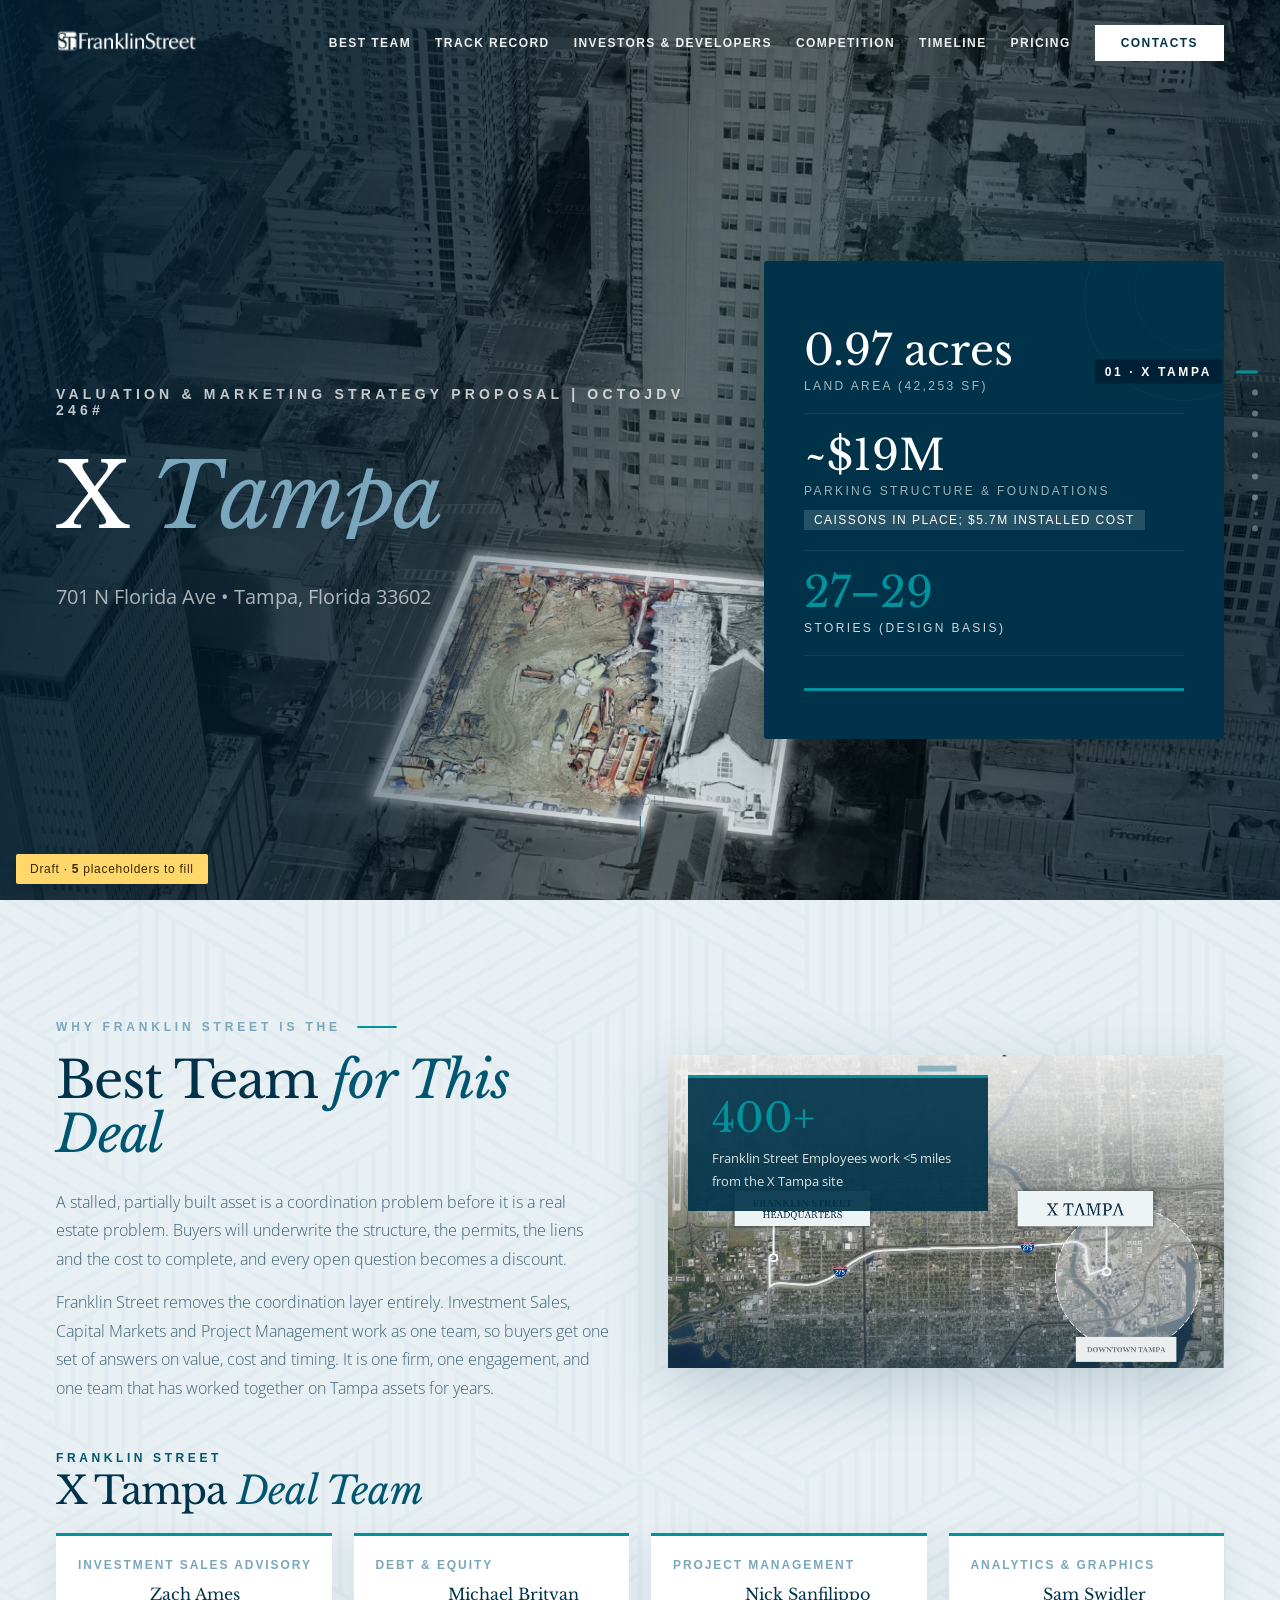
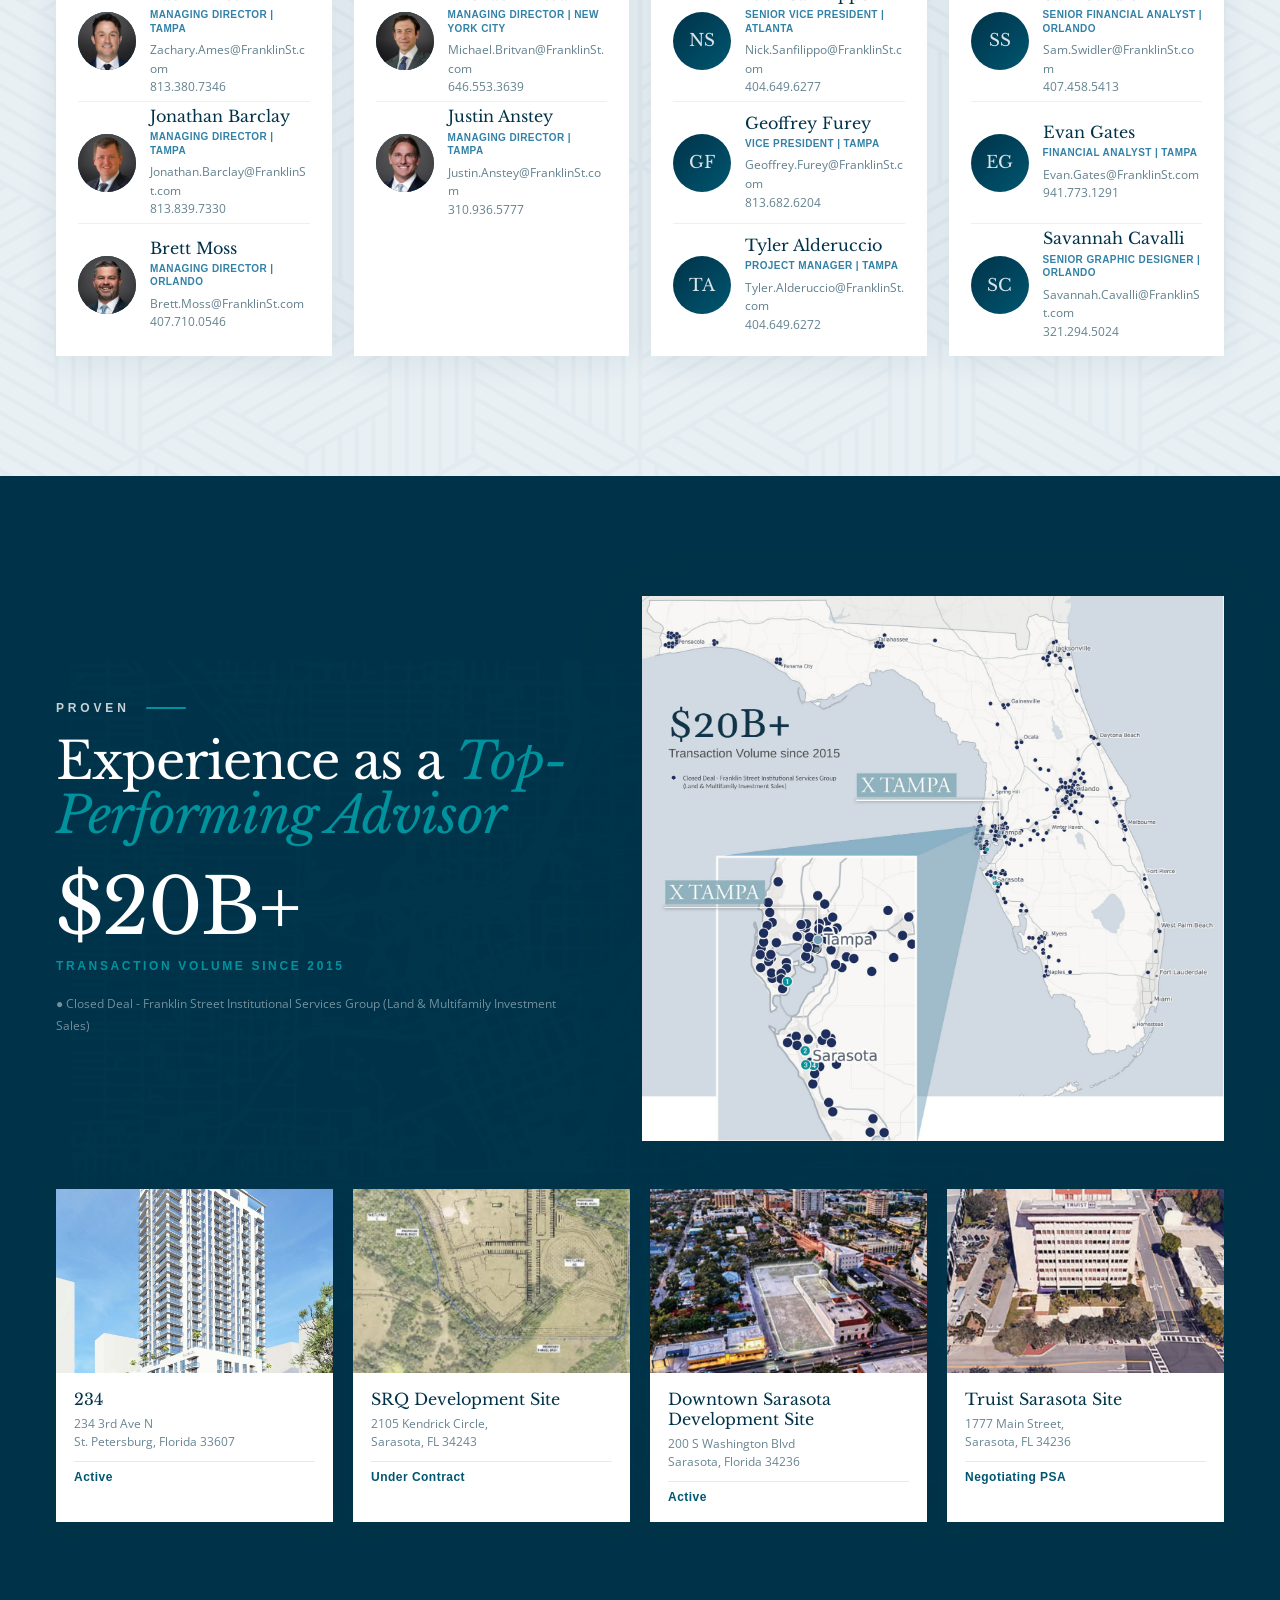
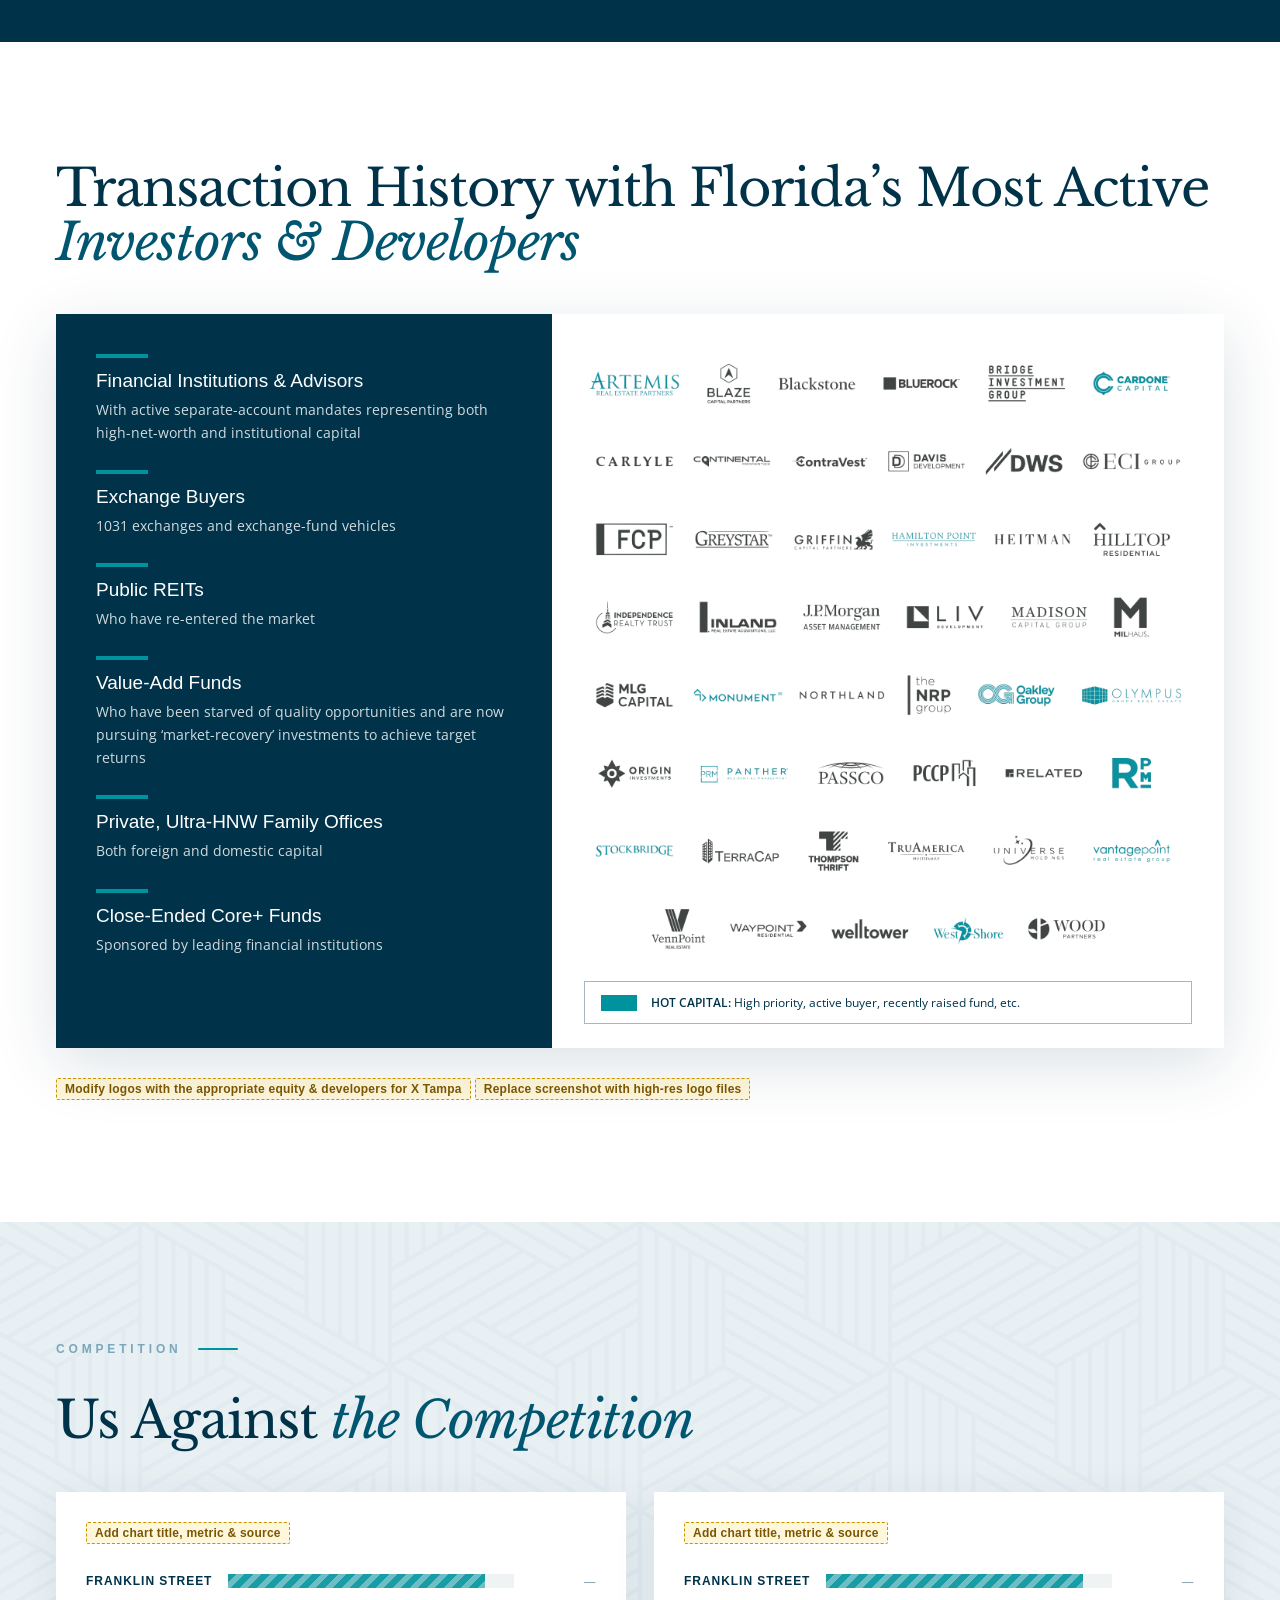
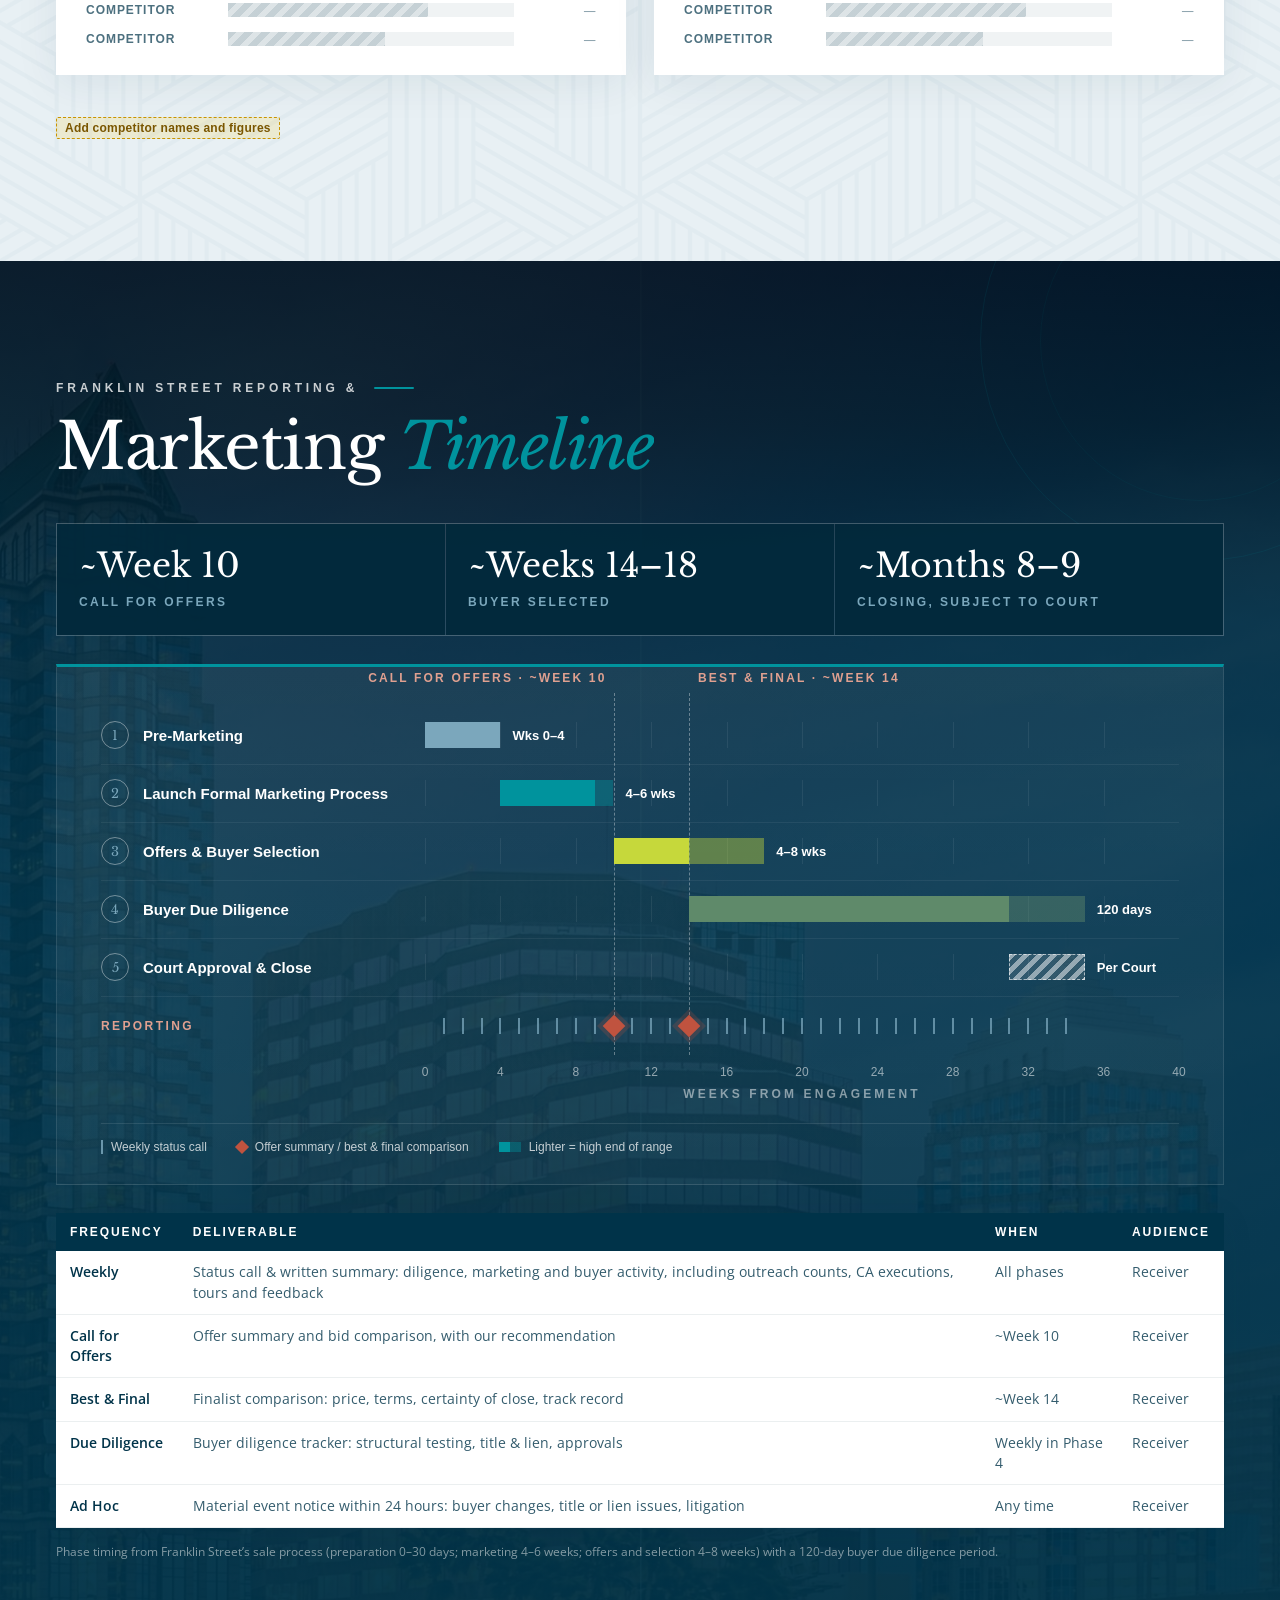
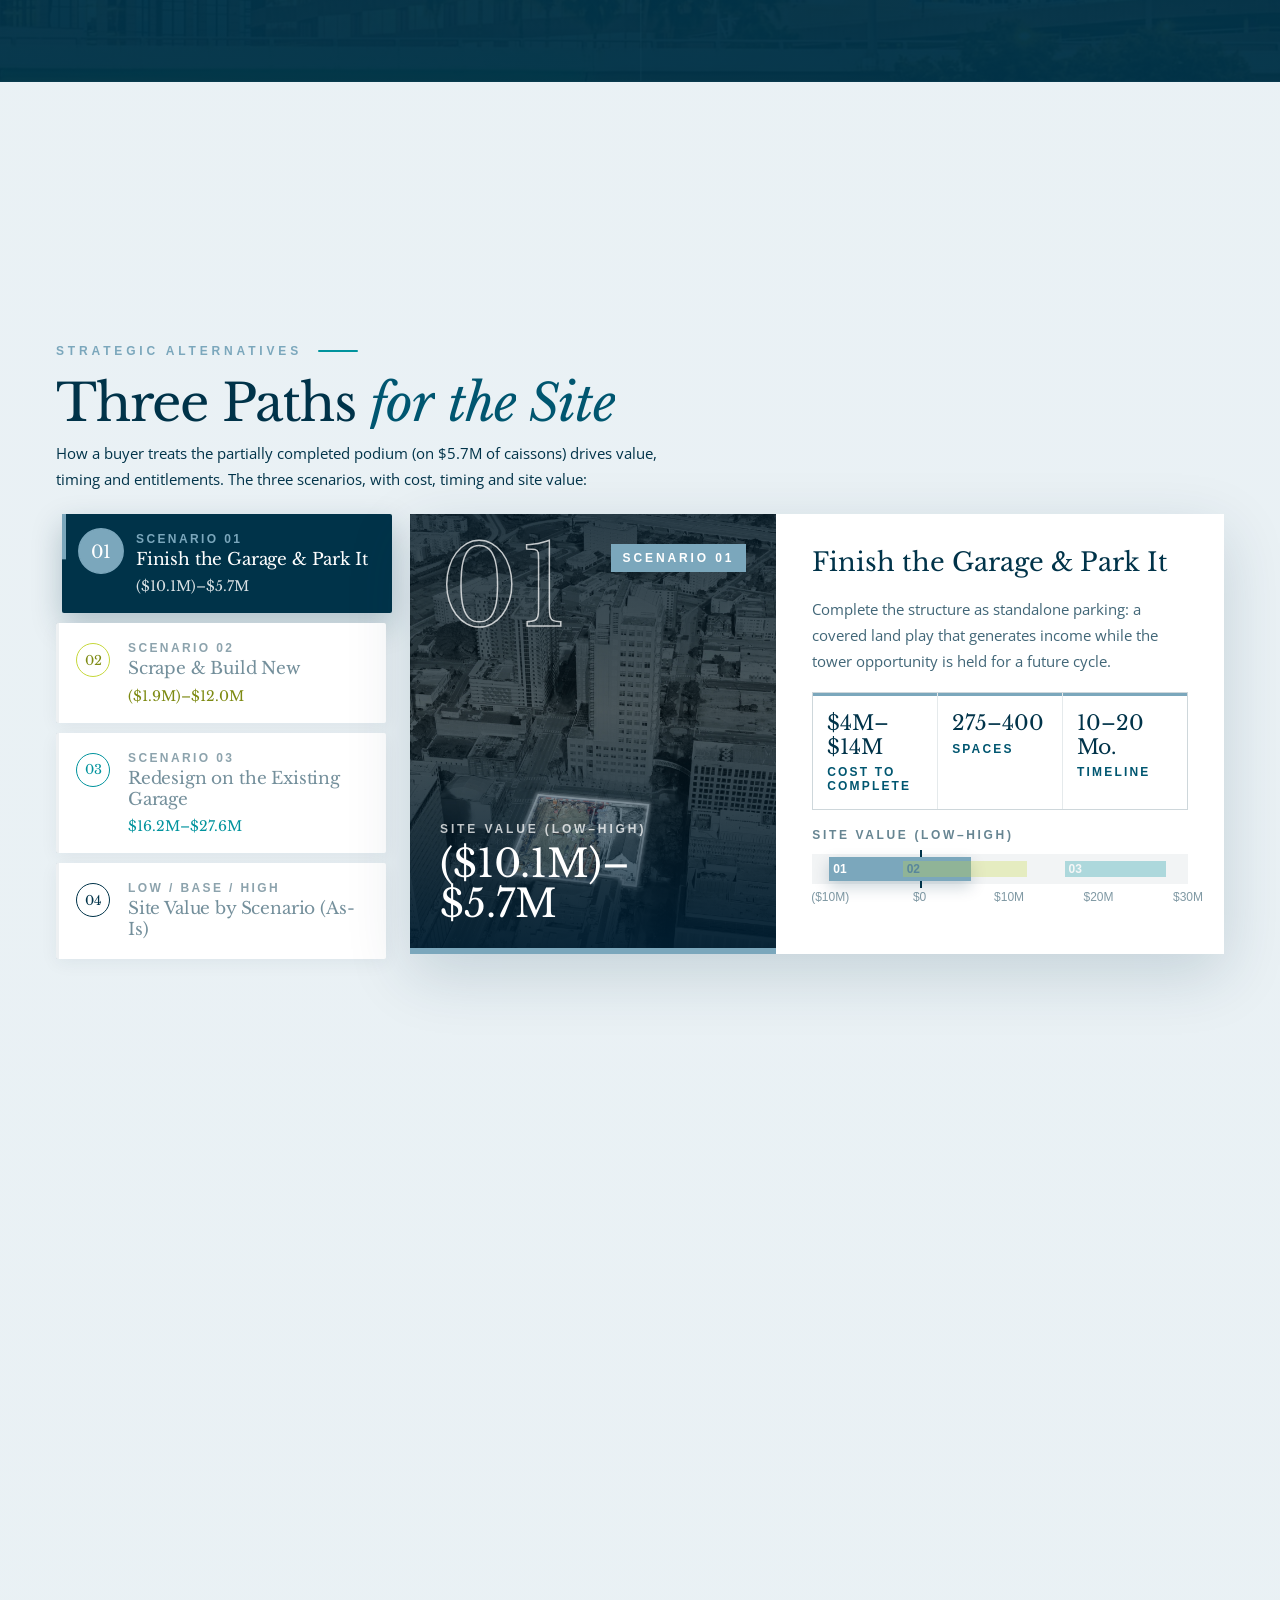
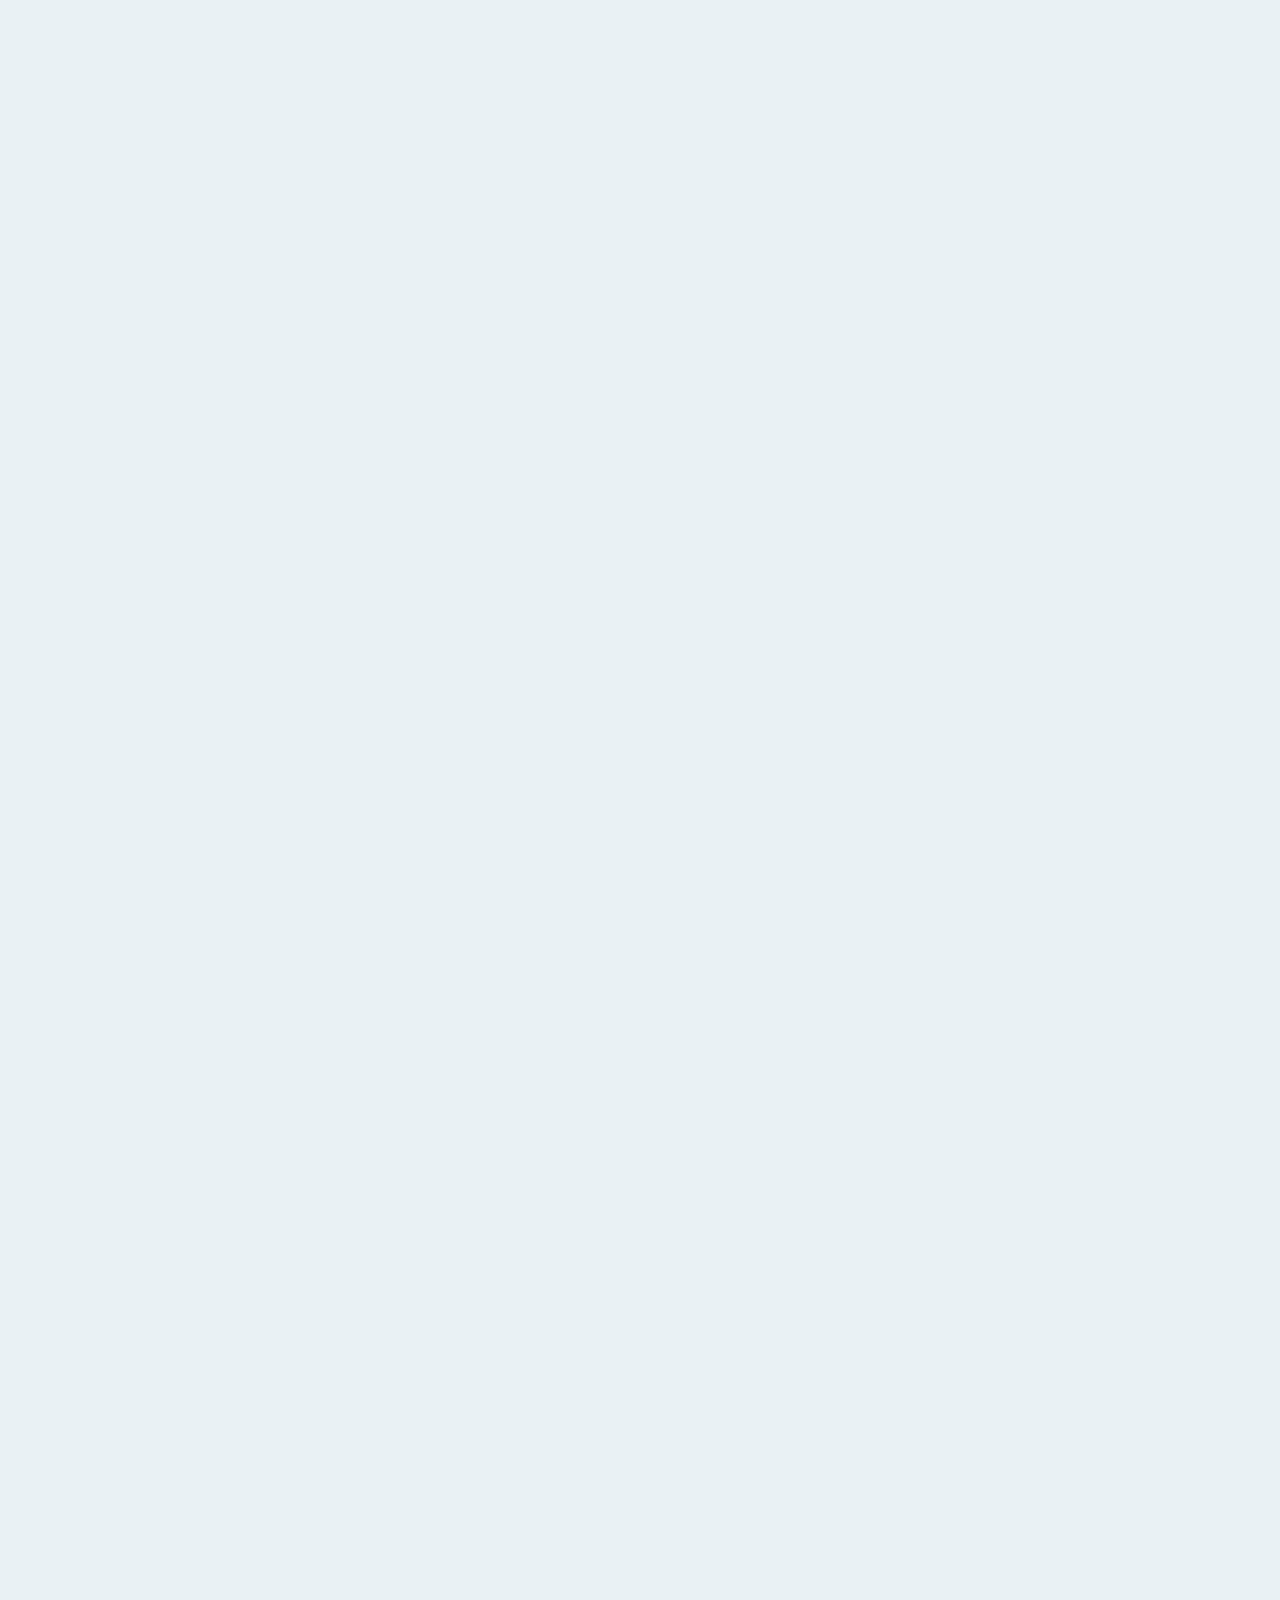
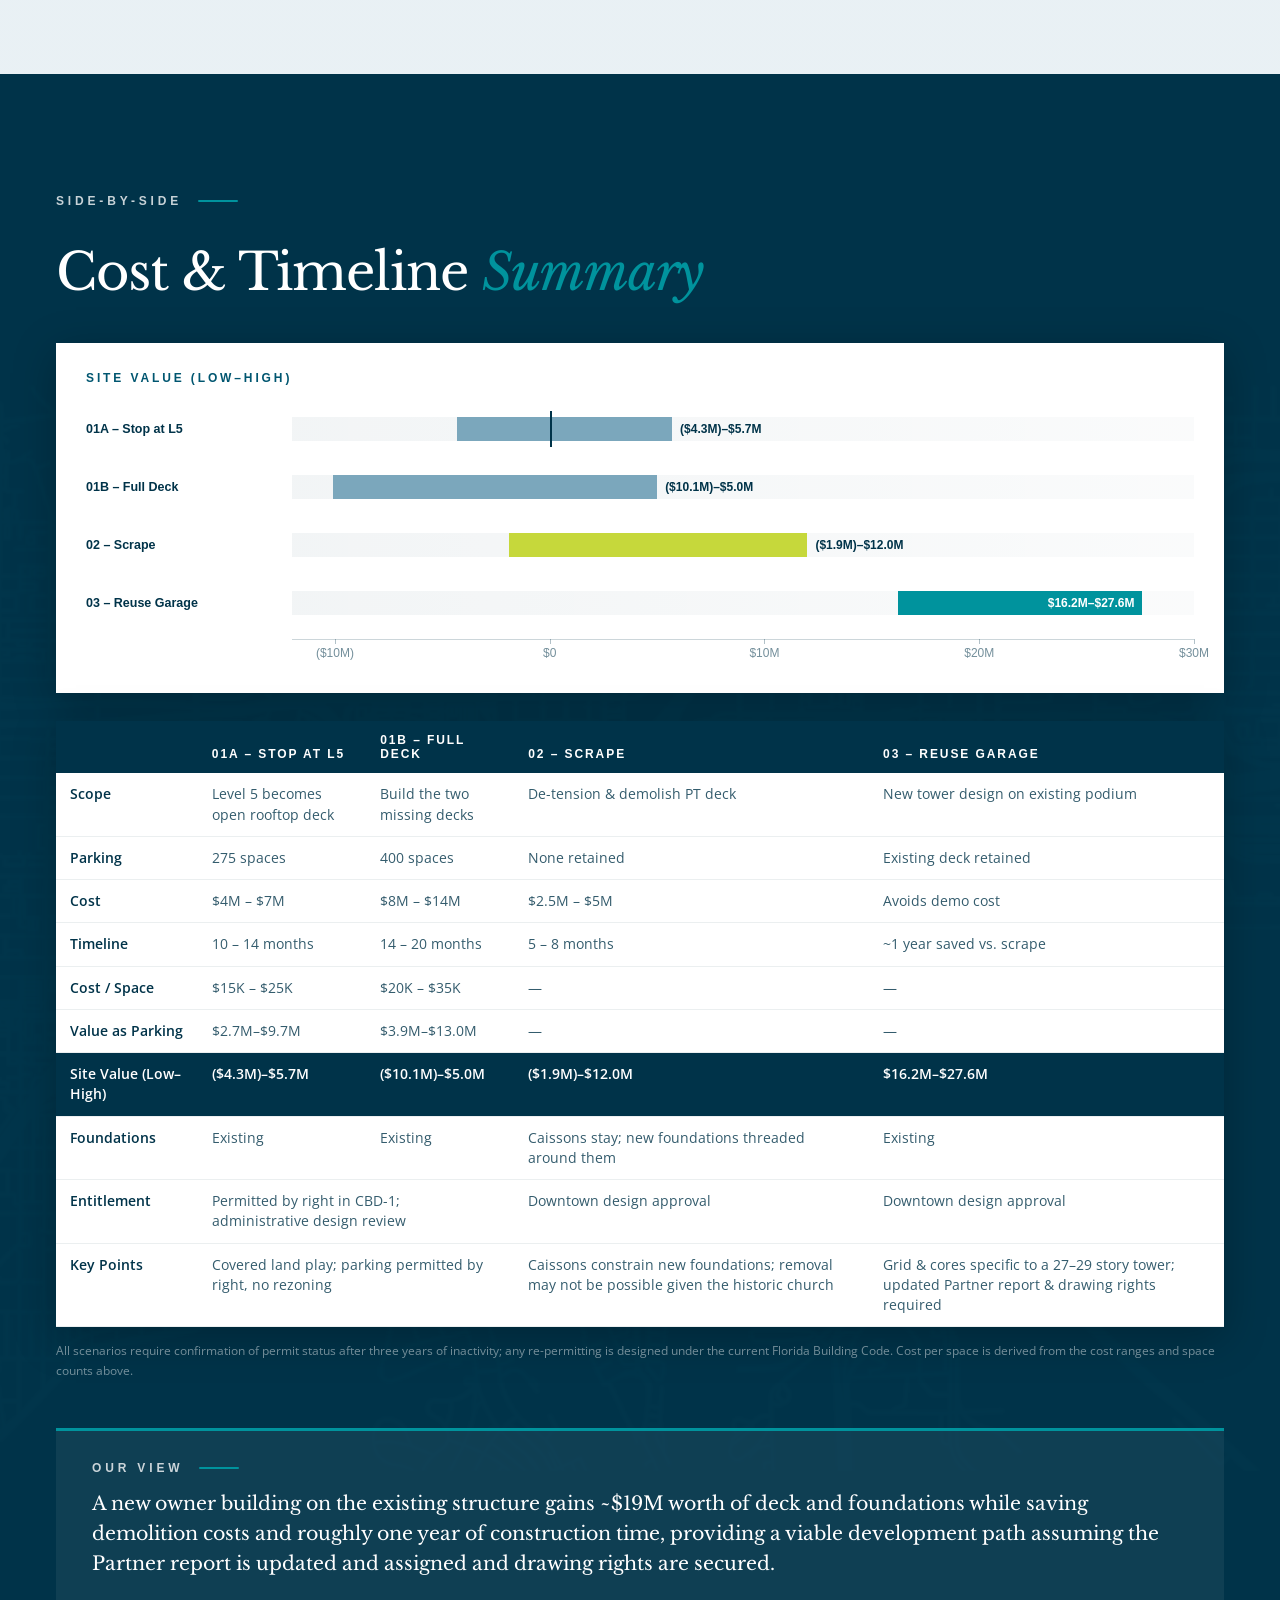
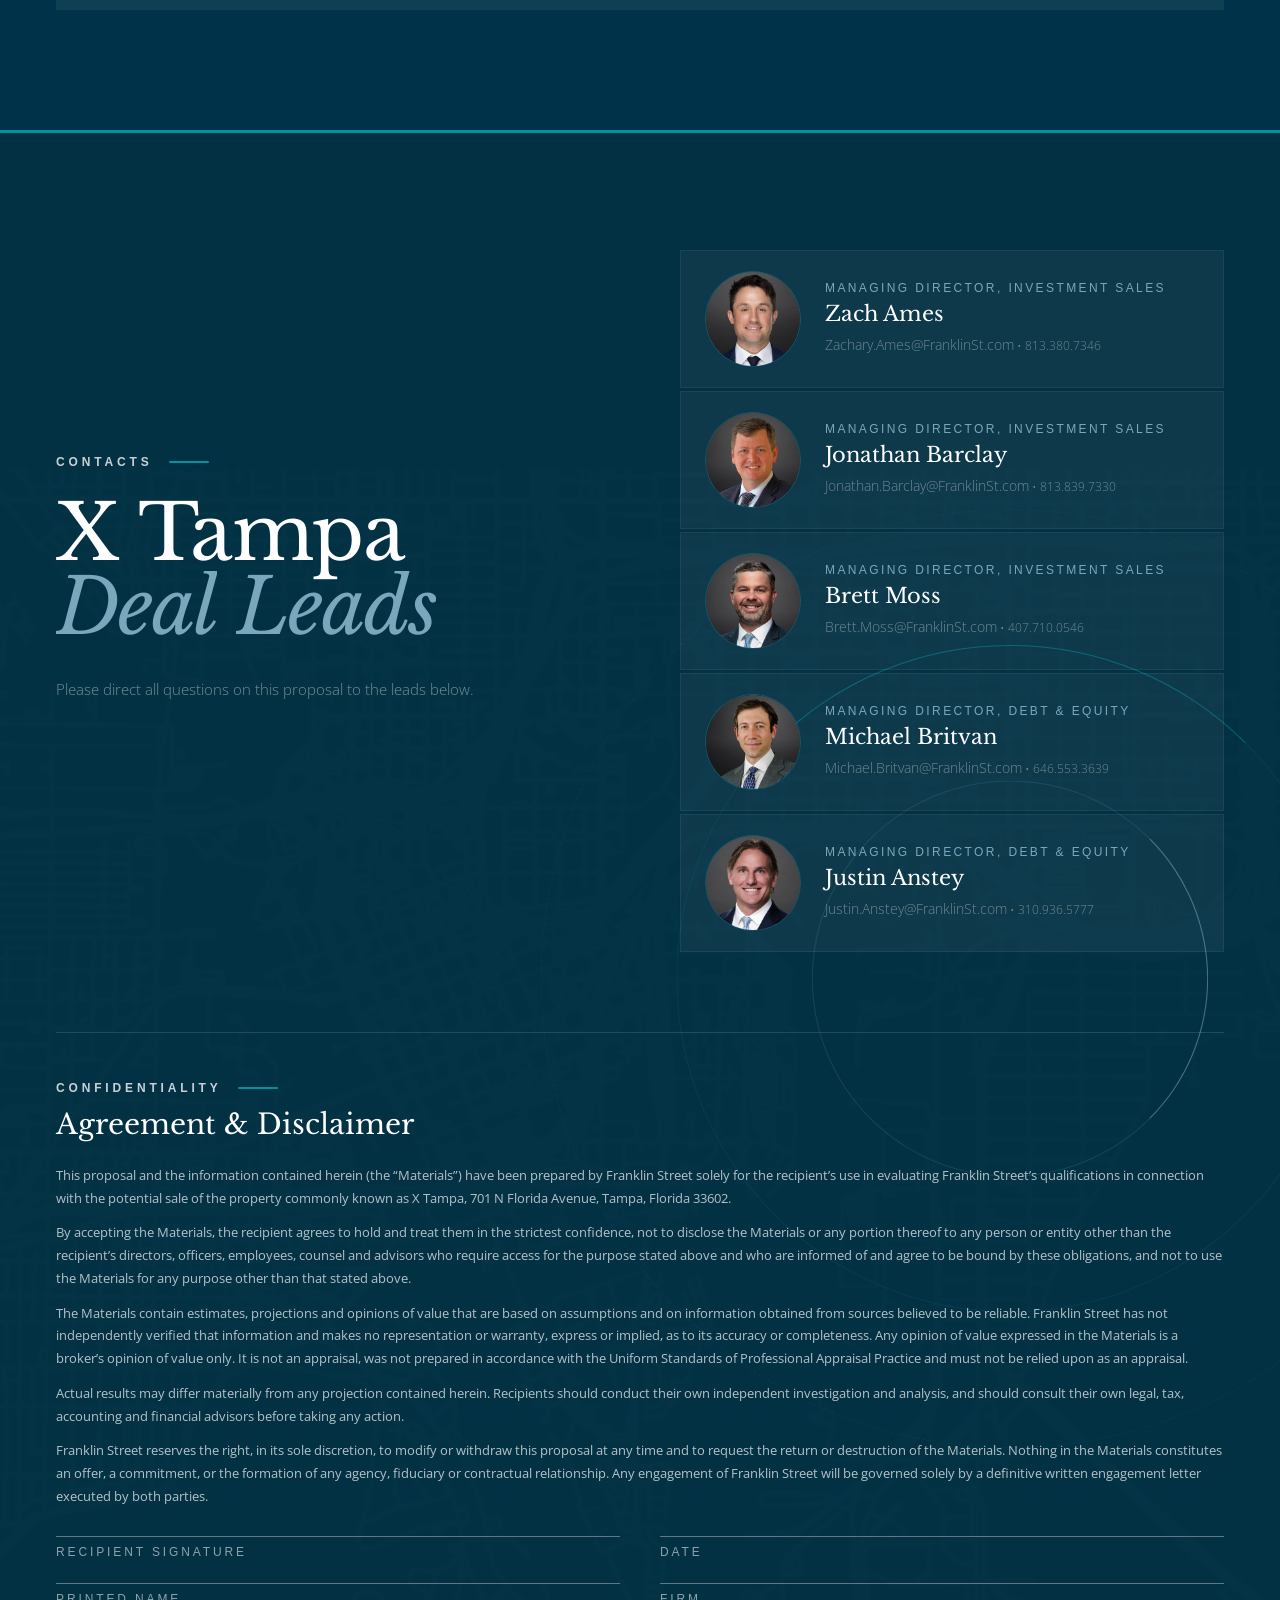
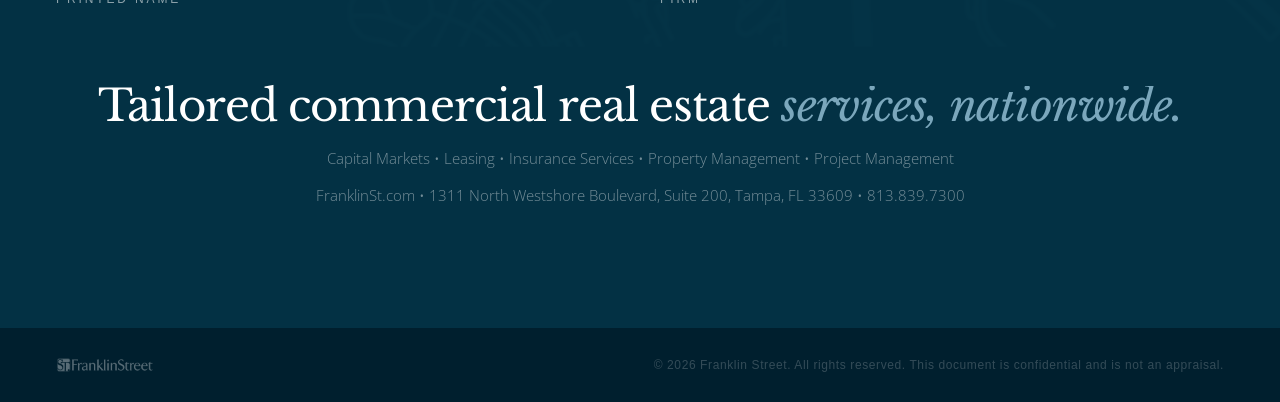
==== index.html @ 0ef847db "X Tampa deal deck: initial site Single-page presentation site for the X Tampa (701 N Florida Ave) pr" ====
<!DOCTYPE html>
<html lang="en"><head>
<meta charset="UTF-8">
<meta name="viewport" content="width=device-width, initial-scale=1.0">
<title>Franklin Street — X Tampa</title>

<script src="js/vendor/vimeo-player.min.js"></script>
<link rel="preconnect" href="https://fonts.googleapis.com">
<link rel="preconnect" href="https://fonts.gstatic.com" crossorigin>
<link rel="stylesheet" href="https://fonts.googleapis.com/css2?family=EB+Garamond:ital,wght@0,400;0,500;1,400;1,500&display=swap">
<link rel="stylesheet" href="css/fonts.css">
<link rel="stylesheet" href="css/styles.css">
<link rel="stylesheet" href="css/motion.css">
<link rel="stylesheet" href="css/capital-markets.css">
<link rel="stylesheet" href="css/deal.css">
</head><body><div id="m-intro" aria-hidden="true">
  <div class="mi-pattern"></div><!-- geometric pattern draws out from the logo -->
  <div class="mi-center">
    <div class="mi-logo"><img src="assets/img/brand/franklin-street-logo.png" alt=""></div>
    <div class="mi-line"><span></span></div>
    <div class="mi-tag">X Tampa</div>
  </div>
  <div class="mi-meta">701 N Florida Ave &bull; Tampa, Florida 33602<br><b>Franklin Street</b></div>
  <div class="mi-count"><span>0</span><small>%</small></div>
</div>
<!-- NAV -->
<nav id="nav">
  <a class="nav-logo" href="https://franklinst.com/" target="_blank" rel="noopener" title="Franklin Street website (opens in a new tab)"><img src="assets/img/brand/franklin-street-logo.png" alt="Franklin Street"></a>
  <ul class="nav-links">
    <li><a href="#team">Best Team</a></li>
    <li><a href="#proven">Track Record</a></li>
    <li><a href="#partners">Investors &amp; Developers</a></li>
    <li><a href="#compare">Competition</a></li>
    <li><a href="#timeline">Timeline</a></li>
    <li><a href="#platforms">Pricing</a></li>
    <li><a href="#cta" class="nav-cta" style="background-color: rgb(255, 255, 255); color: rgb(0, 51, 73)">Contacts</a></li>
  </ul>
</nav>

<!-- ══════════ HERO ══════════ -->
<section id="hero" data-major data-ch="X Tampa" data-dark data-topic="0">
  <div class="hero-map-bg"></div>
  <div class="hero-map-overlay"></div>
  <div class="hero-inner" style="margin: 75px">
    <div class="hero-text">
      <div class="hero-eyebrow" style="font-size: 14px">Valuation &amp; Marketing Strategy Proposal | October 2026</div>
      <h1 class="hero-h1">
        <span class="word"><span>X <em style="color: #7BA7BC">Tampa</em></span></span>
      </h1>
      <p class="hero-sub" style="font-size: 20px; font-weight: 400">701 N Florida Ave &bull; Tampa, Florida 33602</p>
    </div>

    <div class="hero-card">
      <div class="hero-stat-card fc fc-dark">
        <div class="hsc-stat">
          <div class="hsc-n">0.97 acres</div>
          <div class="hsc-l" style="font-size: 12px; color: rgba(255, 255, 255, 0.647)">Land Area (42,253 SF)</div>
        </div>
        <div class="hsc-stat">
          <div class="hsc-n">~$19M</div>
          <div class="hsc-l" style="color: rgba(255, 255, 255, 0.616); font-size: 13px">Parking Structure &amp; Foundations</div>
          <div style="display:flex;gap:8px;margin-top:8px;flex-wrap:wrap;">
            <span class="hsc-tag">Caissons in place; $5.7M installed cost</span>
          </div>
        </div>
        <div class="hsc-stat">
          <div class="hsc-n" style="color:var(--green);">27–29</div>
          <div class="hsc-l" style="font-size: 13px; color: rgba(255, 255, 255, 0.808)">Stories (Design Basis)</div>
        </div>
        <div class="hsc-green"></div>
      </div>
    </div>
  </div>
  <div class="hero-scroll"><span>Scroll</span><div class="scroll-bar"></div></div>
</section>

<section id="team" class="dsec cream" data-major data-ch="Best Team" data-topic="1" data-next="Best Team for This Deal">
  <div class="sec-inner">
    <div class="split" style="align-items:center;">
      <div class="r-l">
        <div class="ey">Why Franklin Street is the</div>
        <h2 class="sec-h2" style="margin-bottom:26px;">Best Team <em>for This Deal</em></h2>
        <p class="lead-p">A stalled, partially built asset is a coordination problem before it is a real estate problem. Buyers will underwrite the structure, the permits, the liens and the cost to complete, and every open question becomes a discount.</p>
        <p class="lead-p">Franklin Street removes the coordination layer entirely. Investment Sales, Capital Markets and Project Management work as one team, so buyers get one set of answers on value, cost and timing. It is one firm, one engagement, and one team that has worked together on Tampa assets for years.</p>
      </div>
      <div class="bt-map r-r">
        <div class="prox-call"><b>400+</b><span>Franklin Street Employees work &lt;5 miles from the X Tampa site</span></div>
        <img src="assets/img/deal/hq-to-site-map.jpg" alt="Map from Franklin Street Headquarters to X Tampa in Downtown Tampa">
      </div>
    </div>
    <div class="sub-ey mt2">Franklin Street</div>
    <h3 class="sec-h2" style="font-size:clamp(28px,3vw,42px);">X Tampa <em>Deal Team</em></h3>
    <div class="crew stg">
      <div class="crew-g"><div class="ey">Investment Sales Advisory</div>
<div class="mem"><div class="ph"><img src="assets/img/team/zach-ames.jpg" alt="Zach Ames"></div><div><div class="nm">Zach Ames</div><div class="rl">Managing Director | Tampa</div><div class="ct"><a href="mailto:Zachary.Ames@FranklinSt.com">Zachary.Ames@FranklinSt.com</a><br><a href="tel:8133807346">813.380.7346</a></div></div></div>
<div class="mem"><div class="ph"><img src="assets/img/team/jonathan-barclay.jpg" alt="Jonathan Barclay"></div><div><div class="nm">Jonathan Barclay</div><div class="rl">Managing Director | Tampa</div><div class="ct"><a href="mailto:Jonathan.Barclay@FranklinSt.com">Jonathan.Barclay@FranklinSt.com</a><br><a href="tel:8138397330">813.839.7330</a></div></div></div>
<div class="mem"><div class="ph"><img src="assets/img/team/brett-moss.jpg" alt="Brett Moss"></div><div><div class="nm">Brett Moss</div><div class="rl">Managing Director | Orlando</div><div class="ct"><a href="mailto:Brett.Moss@FranklinSt.com">Brett.Moss@FranklinSt.com</a><br><a href="tel:4077100546">407.710.0546</a></div></div></div>
      </div>
      <div class="crew-g"><div class="ey">Debt &amp; Equity</div>
<div class="mem"><div class="ph"><img src="assets/img/team/michael-britvan.jpg" alt="Michael Britvan"></div><div><div class="nm">Michael Britvan</div><div class="rl">Managing Director | New York City</div><div class="ct"><a href="mailto:Michael.Britvan@FranklinSt.com">Michael.Britvan@FranklinSt.com</a><br><a href="tel:6465533639">646.553.3639</a></div></div></div>
<div class="mem"><div class="ph"><img src="assets/img/team/justin-anstey.jpg" alt="Justin Anstey"></div><div><div class="nm">Justin Anstey</div><div class="rl">Managing Director | Tampa</div><div class="ct"><a href="mailto:Justin.Anstey@FranklinSt.com">Justin.Anstey@FranklinSt.com</a><br><a href="tel:3109365777">310.936.5777</a></div></div></div>
      </div>
      <div class="crew-g"><div class="ey">Project Management</div>
<div class="mem"><div class="ph">NS</div><div><div class="nm">Nick Sanfilippo</div><div class="rl">Senior Vice President | Atlanta</div><div class="ct"><a href="mailto:Nick.Sanfilippo@FranklinSt.com">Nick.Sanfilippo@FranklinSt.com</a><br><a href="tel:4046496277">404.649.6277</a></div></div></div>
<div class="mem"><div class="ph">GF</div><div><div class="nm">Geoffrey Furey</div><div class="rl">Vice President | Tampa</div><div class="ct"><a href="mailto:Geoffrey.Furey@FranklinSt.com">Geoffrey.Furey@FranklinSt.com</a><br><a href="tel:8136826204">813.682.6204</a></div></div></div>
<div class="mem"><div class="ph">TA</div><div><div class="nm">Tyler Alderuccio</div><div class="rl">Project Manager | Tampa</div><div class="ct"><a href="mailto:Tyler.Alderuccio@FranklinSt.com">Tyler.Alderuccio@FranklinSt.com</a><br><a href="tel:4046496272">404.649.6272</a></div></div></div>
      </div>
      <div class="crew-g"><div class="ey">Analytics &amp; Graphics</div>
<div class="mem"><div class="ph">SS</div><div><div class="nm">Sam Swidler</div><div class="rl">Senior Financial Analyst | Orlando</div><div class="ct"><a href="mailto:Sam.Swidler@FranklinSt.com">Sam.Swidler@FranklinSt.com</a><br><a href="tel:4074585413">407.458.5413</a></div></div></div>
<div class="mem"><div class="ph">EG</div><div><div class="nm">Evan Gates</div><div class="rl">Financial Analyst | Tampa</div><div class="ct"><a href="mailto:Evan.Gates@FranklinSt.com">Evan.Gates@FranklinSt.com</a><br><a href="tel:9417731291">941.773.1291</a></div></div></div>
<div class="mem"><div class="ph">SC</div><div><div class="nm">Savannah Cavalli</div><div class="rl">Senior Graphic Designer | Orlando</div><div class="ct"><a href="mailto:Savannah.Cavalli@FranklinSt.com">Savannah.Cavalli@FranklinSt.com</a><br><a href="tel:3212945024">321.294.5024</a></div></div></div>
      </div>
    </div>
  </div>
</section>

<section id="proven" class="dsec navy" data-major data-ch="Florida Track Record" data-dark data-topic="2" data-next="Experience as a Top-Performing Advisor">
  <div class="sec-inner">
    <div class="track" style="margin-top:0;padding-top:0;border-top:none;">
      <div class="r-l">
        <div class="ey">Proven</div>
        <h2 class="sec-h2" style="margin-bottom:28px;">Experience as a <em>Top-Performing Advisor</em></h2>
        <div class="track-big">$20B+</div>
        <div class="track-cap">Transaction Volume since 2015</div>
        <p class="src">● Closed Deal - Franklin Street Institutional Services Group (Land &amp; Multifamily Investment Sales)</p>
      </div>
      <div class="r-r"><img src="assets/img/deal/fs-florida-closed-deals-map.jpg" alt="Map of Franklin Street Institutional Services Group closed deals across Florida"></div>
    </div>
    <div class="tx-grid mt2 stg">
      <div class="tx-card"><div class="tx-img"><img src="assets/img/deal/st-pete-high-rise-rendering.jpg" alt="234"></div><div class="tx-body"><div class="tx-name">234</div><div class="tx-addr">234 3rd Ave N<br>St. Petersburg, Florida 33607</div><div class="tx-nums"><span>Active</span></div></div></div>
      <div class="tx-card"><div class="tx-img"><img src="assets/img/deal/isg-srq-development-site.jpg" alt="SRQ Development Site"></div><div class="tx-body"><div class="tx-name">SRQ Development Site</div><div class="tx-addr">2105 Kendrick Circle,<br>Sarasota, FL 34243</div><div class="tx-nums"><span>Under Contract</span></div></div></div>
      <div class="tx-card"><div class="tx-img"><img src="assets/img/deal/isg-downtown-sarasota-site.jpg" alt="Downtown Sarasota Development Site"></div><div class="tx-body"><div class="tx-name">Downtown Sarasota Development Site</div><div class="tx-addr">200 S Washington Blvd<br>Sarasota, Florida 34236</div><div class="tx-nums"><span>Active</span></div></div></div>
      <div class="tx-card"><div class="tx-img"><img src="assets/img/deal/isg-truist-sarasota-site.jpg" alt="Truist Sarasota Site"></div><div class="tx-body"><div class="tx-name">Truist Sarasota Site</div><div class="tx-addr">1777 Main Street,<br>Sarasota, FL 34236</div><div class="tx-nums"><span>Negotiating PSA</span></div></div></div>
    </div>
  </div>
</section>

<section id="partners" class="dsec" data-major data-ch="Investors &amp; Developers" data-topic="3" data-next="Transaction History with Florida’s Most Active Investors &amp; Developers">
  <div class="sec-inner">
    <div class="sec-head one r">
      <h2 class="sec-h2">Transaction History with Florida’s Most Active <em>Investors &amp; Developers</em></h2>
    </div>
    <div class="inv-wrap">
      <div class="inv-cats stg"><div class="inv-cat"><h4>Financial Institutions &amp; Advisors</h4><p>With active separate-account mandates representing both high-net-worth and institutional capital</p></div><div class="inv-cat"><h4>Exchange Buyers</h4><p>1031 exchanges and exchange-fund vehicles</p></div><div class="inv-cat"><h4>Public REITs</h4><p>Who have re-entered the market</p></div><div class="inv-cat"><h4>Value-Add Funds</h4><p>Who have been starved of quality opportunities and are now pursuing ‘market-recovery’ investments to achieve target returns</p></div><div class="inv-cat"><h4>Private, Ultra-HNW Family Offices</h4><p>Both foreign and domestic capital</p></div><div class="inv-cat"><h4>Close-Ended Core+ Funds</h4><p>Sponsored by leading financial institutions</p></div></div>
      <div class="inv-logos r-r">
        <img src="assets/img/deal/investor-developer-logos.png" alt="Logos of investors and developers Franklin Street has transacted with">
        <div class="inv-legend"><i></i><span><b>HOT CAPITAL:</b> High priority, active buyer, recently raised fund, etc.</span></div>
      </div>
    </div>
    <p class="mt"><span class="todo">Modify logos with the appropriate equity &amp; developers for X Tampa</span> <span class="todo">Replace screenshot with high-res logo files</span></p>
  </div>
</section>

<section id="compare" class="dsec cream" data-major data-ch="Competition" data-topic="4" data-next="Us Against the Competition">
  <div class="sec-inner">
    <div class="sec-head one r">
      <div class="ey">Competition</div>
      <h2 class="sec-h2">Us Against <em>the Competition</em></h2>
    </div>
    <div class="cmp-charts stg">
      <div class="cmp-card">
        <div class="cmp-t"><span class="todo">Add chart title, metric &amp; source</span></div>
        <div class="bars mt">
          <div class="bar fs"><div class="bar-n">Franklin Street</div><div class="bar-track"><div class="bar-fill" style="width:90%"></div></div><div class="bar-v">—</div></div>
          <div class="bar"><div class="bar-n">Competitor</div><div class="bar-track"><div class="bar-fill" style="width:70%"></div></div><div class="bar-v">—</div></div>
          <div class="bar"><div class="bar-n">Competitor</div><div class="bar-track"><div class="bar-fill" style="width:55%"></div></div><div class="bar-v">—</div></div>
        </div>
      </div>
      <div class="cmp-card">
        <div class="cmp-t"><span class="todo">Add chart title, metric &amp; source</span></div>
        <div class="bars mt">
          <div class="bar fs"><div class="bar-n">Franklin Street</div><div class="bar-track"><div class="bar-fill" style="width:90%"></div></div><div class="bar-v">—</div></div>
          <div class="bar"><div class="bar-n">Competitor</div><div class="bar-track"><div class="bar-fill" style="width:70%"></div></div><div class="bar-v">—</div></div>
          <div class="bar"><div class="bar-n">Competitor</div><div class="bar-track"><div class="bar-fill" style="width:55%"></div></div><div class="bar-v">—</div></div>
        </div>
      </div>
    </div>
    <p><span class="todo">Add competitor names and figures</span></p>
  </div>
</section>

<section id="timeline" data-major data-ch="Marketing Timeline" data-dark data-topic="5" data-next="Marketing Timeline" style="opacity: 1; color: rgb(0, 51, 73); padding-bottom: 120px !important;">
  <div class="tl-inner">
    <div class="tl-head" style="margin-bottom:44px;">
      <div class="ey ey-green r">Franklin Street Reporting &amp;</div>
      <h2 class="tl-h2 r">Marketing <em>Timeline</em></h2>
    </div>
    <div class="kstats stg" style="background:rgba(255,255,255,.12);border-color:rgba(255,255,255,.12);">
      <div class="kstat" style="background:rgba(0,40,58,.95);"><div class="v" style="color:#fff;">~Week 10</div><div class="l" style="color:#7BA7BC;">Call for Offers</div></div>
      <div class="kstat" style="background:rgba(0,40,58,.95);"><div class="v" style="color:#fff;">~Weeks 14–18</div><div class="l" style="color:#7BA7BC;">Buyer Selected</div></div>
      <div class="kstat" style="background:rgba(0,40,58,.95);"><div class="v" style="color:#fff;">~Months 8–9</div><div class="l" style="color:#7BA7BC;">Closing, Subject to Court</div></div>
    </div>
    <div class="mtc r">
<div class="mtc-plotwrap"><div class="mtc-guides"><span class="mtc-guide" style="left:25.00%"><em>Call for Offers · ~Week 10</em></span><span class="mtc-guide" style="left:35.00%"><em>Best &amp; Final · ~Week 14</em></span></div>
<div class="mtc-row"><div class="mtc-lab"><b>1</b>Pre-Marketing</div><div class="mtc-track"><span class="mtc-seg p1" style="left:0.00%;width:10.00%;transition-delay:0.15s"></span><span class="mtc-val" style="left:10.00%;transition-delay:0.60s">Wks 0–4</span></div></div>
<div class="mtc-row"><div class="mtc-lab"><b>2</b>Launch Formal Marketing Process</div><div class="mtc-track"><span class="mtc-seg p2" style="left:10.00%;width:12.50%;transition-delay:0.33s"></span><span class="mtc-seg p2l" style="left:22.50%;width:2.50%;transition-delay:0.33s"></span><span class="mtc-val" style="left:25.00%;transition-delay:0.78s">4–6 wks</span></div></div>
<div class="mtc-row"><div class="mtc-lab"><b>3</b>Offers &amp; Buyer Selection</div><div class="mtc-track"><span class="mtc-seg p3" style="left:25.00%;width:10.00%;transition-delay:0.51s"></span><span class="mtc-seg p3l" style="left:35.00%;width:10.00%;transition-delay:0.51s"></span><span class="mtc-val" style="left:45.00%;transition-delay:0.96s">4–8 wks</span></div></div>
<div class="mtc-row"><div class="mtc-lab"><b>4</b>Buyer Due Diligence</div><div class="mtc-track"><span class="mtc-seg p4" style="left:35.00%;width:42.50%;transition-delay:0.69s"></span><span class="mtc-seg p4l" style="left:77.50%;width:10.00%;transition-delay:0.69s"></span><span class="mtc-val" style="left:87.50%;transition-delay:1.14s">120 days</span></div></div>
<div class="mtc-row"><div class="mtc-lab"><b>5</b>Court Approval &amp; Close</div><div class="mtc-track"><span class="mtc-seg p5" style="left:77.50%;width:10.00%;transition-delay:0.87s"></span><span class="mtc-val" style="left:87.50%;transition-delay:1.32s">Per Court</span></div></div>
<div class="mtc-row rep"><div class="mtc-lab rep">Reporting</div><div class="mtc-track rep"><i style="left:2.50%"></i><i style="left:5.00%"></i><i style="left:7.50%"></i><i style="left:10.00%"></i><i style="left:12.50%"></i><i style="left:15.00%"></i><i style="left:17.50%"></i><i style="left:20.00%"></i><i style="left:22.50%"></i><i style="left:27.50%"></i><i style="left:30.00%"></i><i style="left:32.50%"></i><i style="left:37.50%"></i><i style="left:40.00%"></i><i style="left:42.50%"></i><i style="left:45.00%"></i><i style="left:47.50%"></i><i style="left:50.00%"></i><i style="left:52.50%"></i><i style="left:55.00%"></i><i style="left:57.50%"></i><i style="left:60.00%"></i><i style="left:62.50%"></i><i style="left:65.00%"></i><i style="left:67.50%"></i><i style="left:70.00%"></i><i style="left:72.50%"></i><i style="left:75.00%"></i><i style="left:77.50%"></i><i style="left:80.00%"></i><i style="left:82.50%"></i><i style="left:85.00%"></i><span class="mtc-dia" style="left:25.00%"></span><span class="mtc-dia" style="left:35.00%"></span></div></div>
</div>
<div class="mtc-axis"><div></div><div class="mtc-ticks"><span style="left:0.00%">0</span><span style="left:10.00%">4</span><span style="left:20.00%">8</span><span style="left:30.00%">12</span><span style="left:40.00%">16</span><span style="left:50.00%">20</span><span style="left:60.00%">24</span><span style="left:70.00%">28</span><span style="left:80.00%">32</span><span style="left:90.00%">36</span><span style="left:100.00%">40</span></div><div></div><div class="mtc-axis-t">Weeks from Engagement</div></div>
<div class="mtc-legend"><span><i class="lg-tick"></i>Weekly status call</span><span><i class="lg-dia"></i>Offer summary / best &amp; final comparison</span><span><i class="lg-light"></i>Lighter = high end of range</span></div>
</div>
    <div class="tbl-wrap mt r">
      <table class="dtable">
        <thead><tr><th>Frequency</th><th>Deliverable</th><th>When</th><th>Audience</th></tr></thead>
        <tbody>
          <tr><td>Weekly</td><td>Status call &amp; written summary: diligence, marketing and buyer activity, including outreach counts, CA executions, tours and feedback</td><td>All phases</td><td>Receiver</td></tr>
          <tr><td>Call for Offers</td><td>Offer summary and bid comparison, with our recommendation</td><td>~Week 10</td><td>Receiver</td></tr>
          <tr><td>Best &amp; Final</td><td>Finalist comparison: price, terms, certainty of close, track record</td><td>~Week 14</td><td>Receiver</td></tr>
          <tr><td>Due Diligence</td><td>Buyer diligence tracker: structural testing, title &amp; lien, approvals</td><td>Weekly in Phase 4</td><td>Receiver</td></tr>
          <tr><td>Ad Hoc</td><td>Material event notice within 24 hours: buyer changes, title or lien issues, litigation</td><td>Any time</td><td>Receiver</td></tr>
        </tbody>
      </table>
    </div>
    <p class="src" style="color:rgba(255,255,255,.5);">Phase timing from Franklin Street’s sale process (preparation 0–30 days; marketing 4–6 weeks; offers and selection 4–8 weeks) with a 120-day buyer due diligence period.</p>
  </div>
</section>

<section id="platforms" data-major data-ch="Pricing" data-topic="6" data-next="Three Paths for the Site" style="padding: 120px 56px 0px">
  <div class="plat-inner">
    <div class="plat-scroll-track" id="platScrollTrack">
    <div class="plat-sticky" style="padding: 0px; margin: 0px;">
    <div class="plat-header r">
      <div class="ey">Strategic Alternatives</div>
      <h2 class="plat-h2">Three Paths <em>for the Site</em></h2>
      <p class="plat-sub" style="color: rgb(0, 51, 73); font-weight: 400">How a buyer treats the partially completed podium (on $5.7M of caissons) drives value, timing and entitlements. The three scenarios, with cost, timing and site value:</p>
    </div>

    <div class="plat-grid tpg r">
      <div class="plat-tabs" id="platTabs">
        <button class="plat-tab tp s1 active" data-panel="0" onclick="goPlatform(0)"><span class="plat-tab-num">01</span><span class="plat-tab-text"><span class="plat-tab-cat">Scenario 01</span><span class="plat-tab-title">Finish the Garage &amp; Park It</span><span class="tp-val">($10.1M)–$5.7M</span></span></button>
        <button class="plat-tab tp s2" data-panel="1" onclick="goPlatform(1)"><span class="plat-tab-num">02</span><span class="plat-tab-text"><span class="plat-tab-cat">Scenario 02</span><span class="plat-tab-title">Scrape &amp; Build New</span><span class="tp-val">($1.9M)–$12.0M</span></span></button>
        <button class="plat-tab tp s3" data-panel="2" onclick="goPlatform(2)"><span class="plat-tab-num">03</span><span class="plat-tab-text"><span class="plat-tab-cat">Scenario 03</span><span class="plat-tab-title">Redesign on the Existing Garage</span><span class="tp-val">$16.2M–$27.6M</span></span></button>
        <button class="plat-tab tp s4" data-panel="3" onclick="goPlatform(3)"><span class="plat-tab-num">04</span><span class="plat-tab-text"><span class="plat-tab-cat">Low / Base / High</span><span class="plat-tab-title">Site Value by Scenario (As-Is)</span></span></button>
      </div>
      <div class="plat-panels" id="platPanels">
        <div class="plat-panel tpp s1 active" data-panel="0">
          <div class="tp-card" style="background-position:center 70%;">
            <div class="tp-card-top"><span class="tp-n">01</span><span class="tp-tag">Scenario 01</span></div>
            <div class="tp-card-bot"><div class="tp-k">Site Value (Low–High)</div><div class="tp-v">($10.1M)–$5.7M</div></div>
          </div>
          <div class="tp-body">
            <h3 class="tp-h">Finish the Garage &amp; Park It</h3>
            <p class="tp-p">Complete the structure as standalone parking: a covered land play that generates income while the tower opportunity is held for a future cycle.</p>
            <div class="tp-mets"><div class="tp-m"><div class="v">$4M–$14M</div><div class="l">Cost to Complete</div></div><div class="tp-m"><div class="v">275–400</div><div class="l">Spaces</div></div><div class="tp-m"><div class="v">10–20 Mo.</div><div class="l">Timeline</div></div></div>
            <div class="rb"><div class="rb-k">Site Value (Low–High)</div><div class="rb-track"><span class="rb-zero" style="left:28.57%"></span><span class="rb-seg s1 on" style="left:4.52%;width:37.62%"><em>01</em></span><span class="rb-seg s2" style="left:24.05%;width:33.10%"><em>02</em></span><span class="rb-seg s3" style="left:67.14%;width:27.14%"><em>03</em></span></div><div class="rb-ticks"><span style="left:4.76%">($10M)</span><span style="left:28.57%">$0</span><span style="left:52.38%">$10M</span><span style="left:76.19%">$20M</span><span style="left:100.00%">$30M</span></div></div>
          </div>
        </div>
        <div class="plat-panel tpp s2" data-panel="1">
          <div class="tp-card" style="background-position:center 60%;">
            <div class="tp-card-top"><span class="tp-n">02</span><span class="tp-tag">Scenario 02</span></div>
            <div class="tp-card-bot"><div class="tp-k">Site Value (Low–High)</div><div class="tp-v">($1.9M)–$12.0M</div></div>
          </div>
          <div class="tp-body">
            <h3 class="tp-h">Scrape &amp; Build New</h3>
            <p class="tp-p">De-tension and remove the deck, leaving existing caissons in place. A clean slate for a new design, at the cost of the in-place structure.</p>
            <div class="tp-mets"><div class="tp-m"><div class="v">$2.5M–$5M</div><div class="l">Demolition Cost</div></div><div class="tp-m"><div class="v">Caissons</div><div class="l">Remain in Ground</div></div><div class="tp-m"><div class="v">5–8 Mo.</div><div class="l">Timeline</div></div></div>
            <div class="rb"><div class="rb-k">Site Value (Low–High)</div><div class="rb-track"><span class="rb-zero" style="left:28.57%"></span><span class="rb-seg s1" style="left:4.52%;width:37.62%"><em>01</em></span><span class="rb-seg s2 on" style="left:24.05%;width:33.10%"><em>02</em></span><span class="rb-seg s3" style="left:67.14%;width:27.14%"><em>03</em></span></div><div class="rb-ticks"><span style="left:4.76%">($10M)</span><span style="left:28.57%">$0</span><span style="left:52.38%">$10M</span><span style="left:76.19%">$20M</span><span style="left:100.00%">$30M</span></div></div>
          </div>
        </div>
        <div class="plat-panel tpp s3" data-panel="2">
          <div class="tp-card" style="background-position:center 75%;">
            <div class="tp-card-top"><span class="tp-n">03</span><span class="tp-tag">Scenario 03</span></div>
            <div class="tp-card-bot"><div class="tp-k">Site Value (Low–High)</div><div class="tp-v">$16.2M–$27.6M</div></div>
          </div>
          <div class="tp-body">
            <h3 class="tp-h">Redesign on the Existing Garage</h3>
            <p class="tp-p">Re-plan a tower of equal or lesser height on the current column grid and cores, capturing the in-place deck and foundations.</p>
            <div class="tp-mets"><div class="tp-m"><div class="v">~$19M</div><div class="l">Deck &amp; Foundations</div></div><div class="tp-m"><div class="v">27–29</div><div class="l">Stories (Design Basis)</div></div><div class="tp-m"><div class="v">~1 Year</div><div class="l">Time Saved</div></div></div>
            <div class="rb"><div class="rb-k">Site Value (Low–High)</div><div class="rb-track"><span class="rb-zero" style="left:28.57%"></span><span class="rb-seg s1" style="left:4.52%;width:37.62%"><em>01</em></span><span class="rb-seg s2" style="left:24.05%;width:33.10%"><em>02</em></span><span class="rb-seg s3 on" style="left:67.14%;width:27.14%"><em>03</em></span></div><div class="rb-ticks"><span style="left:4.76%">($10M)</span><span style="left:28.57%">$0</span><span style="left:52.38%">$10M</span><span style="left:76.19%">$20M</span><span style="left:100.00%">$30M</span></div></div>
          </div>
        </div>
        <div class="plat-panel tpp wide" data-panel="3">
          <div class="tv">
            <div class="tv-head"><span class="tp-tag" style="position:static;">Low / Base / High</span><h3 class="tp-h" style="margin:10px 0 0;">Site Value by Scenario (As-Is)</h3></div>
            <table class="tv-table">
              <thead><tr><th></th><th>Low</th><th class="b">Base</th><th>High</th></tr></thead>
              <tbody>
                <tr class="s1"><td><i></i>01 · Park It (Level 5)</td><td>($4.3M)–($1.3M)</td><td class="b">($1.5M)–$1.5M</td><td>$2.7M–$5.7M</td></tr>
                <tr class="s1"><td><i></i>01 · Park It (Full Deck)</td><td>($10.1M)–($4.1M)</td><td class="b">($6.4M)–($0.4M)</td><td>($1.0M)–$5.0M</td></tr>
                <tr class="s2"><td><i></i>02 · Scrape &amp; Build New</td><td>($1.9M)–$0.6M</td><td class="b">$3.6M–$6.1M</td><td>$9.5M–$12.0M</td></tr>
                <tr class="s3 best"><td><i></i>03 · Build on Existing Garage</td><td>$16.2M</td><td class="b">$21.7M</td><td>$27.6M</td></tr>
              </tbody>
            </table>
            <p class="tv-foot">Low / Base / High = parking cases for 01 and Market / Strike / Premium return on cost for 02 and 03 (6.75% / 6.50% / 6.25%). Ranges reflect the cost to finish for 01 ($4M–$7M at Level 5; $8M–$14M full deck) and $2.5M–$5M demolition (02). Underwriting: pp. 34–37, 40–41, 44–45.</p>
          </div>
        </div>
      </div>
    </div>
    </div>
    </div>
  </div>
  <script>
    function switchPlatform(i){
      document.querySelectorAll('#platTabs .plat-tab').forEach((t,j) => t.classList.toggle('active', j===i));
      document.querySelectorAll('#platPanels .plat-panel').forEach((p,j) => p.classList.toggle('active', j===i));
      if(window.VID) window.VID.update(false);
    }
    (function(){
      const track = document.getElementById('platScrollTrack');
      const tabs  = document.querySelectorAll('#platTabs .plat-tab');
      const N = tabs.length;
      track.style.setProperty('--plat-steps', N);
      const pinned = () => window.matchMedia('(min-width:901px)').matches;
      let cur = 0;
      window.goPlatform = function(i){
        if(!pinned()){ switchPlatform(i); return; }
        const scrollable = track.offsetHeight - window.innerHeight;
        const trackTop = track.getBoundingClientRect().top + window.scrollY;
        window.scrollTo({ top: Math.round(trackTop + (i + 0.5) / N * scrollable), behavior:'smooth' });
      };
      let ticking = false;
      function sync(){
        ticking = false;
        if(!pinned()) return;
        const scrollable = track.offsetHeight - window.innerHeight;
        if(scrollable <= 0) return;
        const trackTop = track.getBoundingClientRect().top + window.scrollY;
        let idx = Math.floor((window.scrollY - trackTop) / scrollable * N);
        if(idx < 0) idx = 0; if(idx > N-1) idx = N-1;
        if(idx !== cur){ cur = idx; switchPlatform(idx); }
      }
      window.addEventListener('scroll', () => { if(!ticking){ ticking = true; requestAnimationFrame(sync); } }, {passive:true});
      window.addEventListener('resize', sync);
      window.addEventListener('load', sync);
      sync();
    })();
  </script>
</section>

<section id="summary" class="dsec navy" data-ch="Cost &amp; Timeline Summary" data-dark data-topic="6">
  <div class="sec-inner">
    <div class="sec-head one r">
      <div class="ey">Side-by-Side</div>
      <h2 class="sec-h2">Cost &amp; Timeline <em>Summary</em></h2>
    </div>
    <div class="hc-card" style="margin-bottom:28px;"><div class="hc r">
<div class="hc-title">Site Value (Low–High)</div>
<div class="hc-row"><div class="hc-lab">01A – Stop at L5</div><div class="hc-track"><span class="hc-seg sky" style="left:18.33%;width:23.81%;transition-delay:0.00s"></span><span class="hc-val" style="left:42.14%">($4.3M)–$5.7M</span><span class="hc-zero" style="left:28.57%"></span></div></div>
<div class="hc-row"><div class="hc-lab">01B – Full Deck</div><div class="hc-track"><span class="hc-seg sky" style="left:4.52%;width:35.95%;transition-delay:0.12s"></span><span class="hc-val" style="left:40.48%">($10.1M)–$5.0M</span></div></div>
<div class="hc-row"><div class="hc-lab">02 – Scrape</div><div class="hc-track"><span class="hc-seg bronze" style="left:24.05%;width:33.10%;transition-delay:0.24s"></span><span class="hc-val" style="left:57.14%">($1.9M)–$12.0M</span></div></div>
<div class="hc-row"><div class="hc-lab">03 – Reuse Garage</div><div class="hc-track"><span class="hc-seg teal" style="left:67.14%;width:27.14%;transition-delay:0.36s"></span><span class="hc-in" style="right:5.71%;padding:0 8px 0 0;">$16.2M–$27.6M</span></div></div>
<div class="hc-axis"><div></div><div class="hc-ticks"><b style="left:4.76%"></b><span style="left:4.76%">($10M)</span><b style="left:28.57%"></b><span style="left:28.57%">$0</span><b style="left:52.38%"></b><span style="left:52.38%">$10M</span><b style="left:76.19%"></b><span style="left:76.19%">$20M</span><b style="left:100.00%"></b><span style="left:100.00%">$30M</span></div></div>
</div></div>
    <div class="tbl-wrap r">
      <table class="dtable">
        <thead><tr><th></th><th>01A – Stop at L5</th><th>01B – Full Deck</th><th>02 – Scrape</th><th>03 – Reuse Garage</th></tr></thead>
        <tbody>
          <tr><td>Scope</td><td>Level 5 becomes open rooftop deck</td><td>Build the two missing decks</td><td>De-tension &amp; demolish PT deck</td><td>New tower design on existing podium</td></tr>
          <tr><td>Parking</td><td>275 spaces</td><td>400 spaces</td><td>None retained</td><td>Existing deck retained</td></tr>
          <tr><td>Cost</td><td>$4M – $7M</td><td>$8M – $14M</td><td>$2.5M – $5M</td><td>Avoids demo cost</td></tr>
          <tr><td>Timeline</td><td>10 – 14 months</td><td>14 – 20 months</td><td>5 – 8 months</td><td>~1 year saved vs. scrape</td></tr>
          <tr><td>Cost / Space</td><td>$15K – $25K</td><td>$20K – $35K</td><td>—</td><td>—</td></tr>
          <tr><td>Value as Parking</td><td>$2.7M–$9.7M</td><td>$3.9M–$13.0M</td><td>—</td><td>—</td></tr>
          <tr class="hi"><td>Site Value (Low–High)</td><td>($4.3M)–$5.7M</td><td>($10.1M)–$5.0M</td><td>($1.9M)–$12.0M</td><td>$16.2M–$27.6M</td></tr>
          <tr><td>Foundations</td><td>Existing</td><td>Existing</td><td>Caissons stay; new foundations threaded around them</td><td>Existing</td></tr>
          <tr><td>Entitlement</td><td colspan="2">Permitted by right in CBD-1; administrative design review</td><td>Downtown design approval</td><td>Downtown design approval</td></tr>
          <tr><td>Key Points</td><td colspan="2">Covered land play; parking permitted by right, no rezoning</td><td>Caissons constrain new foundations; removal may not be possible given the historic church</td><td>Grid &amp; cores specific to a 27–29 story tower; updated Partner report &amp; drawing rights required</td></tr>
        </tbody>
      </table>
    </div>
    <p class="src">All scenarios require confirmation of permit status after three years of inactivity; any re-permitting is designed under the current Florida Building Code. Cost per space is derived from the cost ranges and space counts above.</p>
    <div class="band mt2 r"><div class="ey">Our View</div><p>A new owner building on the existing structure gains ~$19M worth of deck and foundations while saving demolition costs and roughly one year of construction time, providing a viable development path assuming the Partner report is updated and assigned and drawing rights are secured.</p></div>
  </div>
</section>

<section id="cta" data-major data-ch="Contacts" data-dark data-topic="7" data-next="X Tampa Deal Leads" style="background-color: rgb(3, 49, 68); color: rgb(0, 51, 73)">
  <div class="cta-top-line"></div>
  <div class="cta-inner">
    <div class="r-l">
      <div class="ey ey-green" style="margin-bottom:28px;">Contacts</div>
      <h2 class="cta-h2">X Tampa<br><em>Deal Leads</em></h2>
      <p class="cta-sub">Please direct all questions on this proposal to the leads below.</p>
    </div>
    <div class="r-r">
      <div class="contact-cards">
        <div class="contact-card"><div class="cc-photo"><img src="assets/img/team/zach-ames.jpg" alt="Zach Ames"></div><div class="cc-text"><div class="cc-role" style="font-size: 12px">Managing Director, Investment Sales</div><div class="cc-name">Zach Ames</div><div class="cc-detail"><a href="mailto:Zachary.Ames@FranklinSt.com" style="font-size: 14px">Zachary.Ames@FranklinSt.com</a> &bull; <a href="tel:8133807346">813.380.7346</a></div></div></div>
        <div class="contact-card"><div class="cc-photo"><img src="assets/img/team/jonathan-barclay.jpg" alt="Jonathan Barclay"></div><div class="cc-text"><div class="cc-role" style="font-size: 12px">Managing Director, Investment Sales</div><div class="cc-name">Jonathan Barclay</div><div class="cc-detail"><a href="mailto:Jonathan.Barclay@FranklinSt.com" style="font-size: 14px">Jonathan.Barclay@FranklinSt.com</a> &bull; <a href="tel:8138397330">813.839.7330</a></div></div></div>
        <div class="contact-card"><div class="cc-photo"><img src="assets/img/team/brett-moss.jpg" alt="Brett Moss"></div><div class="cc-text"><div class="cc-role" style="font-size: 12px">Managing Director, Investment Sales</div><div class="cc-name">Brett Moss</div><div class="cc-detail"><a href="mailto:Brett.Moss@FranklinSt.com" style="font-size: 14px">Brett.Moss@FranklinSt.com</a> &bull; <a href="tel:4077100546">407.710.0546</a></div></div></div>
        <div class="contact-card"><div class="cc-photo"><img src="assets/img/team/michael-britvan.jpg" alt="Michael Britvan"></div><div class="cc-text"><div class="cc-role" style="font-size: 12px">Managing Director, Debt &amp; Equity</div><div class="cc-name">Michael Britvan</div><div class="cc-detail"><a href="mailto:Michael.Britvan@FranklinSt.com" style="font-size: 14px">Michael.Britvan@FranklinSt.com</a> &bull; <a href="tel:6465533639">646.553.3639</a></div></div></div>
        <div class="contact-card"><div class="cc-photo"><img src="assets/img/team/justin-anstey.jpg" alt="Justin Anstey"></div><div class="cc-text"><div class="cc-role" style="font-size: 12px">Managing Director, Debt &amp; Equity</div><div class="cc-name">Justin Anstey</div><div class="cc-detail"><a href="mailto:Justin.Anstey@FranklinSt.com" style="font-size: 14px">Justin.Anstey@FranklinSt.com</a> &bull; <a href="tel:3109365777">310.936.5777</a></div></div></div>
      </div>
    </div>
  </div>
  <div class="cta-inner disc" style="margin-top:80px;padding-top:48px;border-top:1px solid rgba(255,255,255,.12);display:block;">
    <div class="ey ey-green" style="margin-bottom:12px;">Confidentiality</div>
    <h3 class="cc-name" style="font-size:28px;margin-bottom:22px;">Agreement &amp; Disclaimer</h3>
    <p>This proposal and the information contained herein (the “Materials”) have been prepared by Franklin Street solely for the recipient’s use in evaluating Franklin Street’s qualifications in connection with the potential sale of the property commonly known as X Tampa, 701 N Florida Avenue, Tampa, Florida 33602.</p>
    <p>By accepting the Materials, the recipient agrees to hold and treat them in the strictest confidence, not to disclose the Materials or any portion thereof to any person or entity other than the recipient’s directors, officers, employees, counsel and advisors who require access for the purpose stated above and who are informed of and agree to be bound by these obligations, and not to use the Materials for any purpose other than that stated above.</p>
    <p>The Materials contain estimates, projections and opinions of value that are based on assumptions and on information obtained from sources believed to be reliable. Franklin Street has not independently verified that information and makes no representation or warranty, express or implied, as to its accuracy or completeness. Any opinion of value expressed in the Materials is a broker’s opinion of value only. It is not an appraisal, was not prepared in accordance with the Uniform Standards of Professional Appraisal Practice and must not be relied upon as an appraisal.</p>
    <p>Actual results may differ materially from any projection contained herein. Recipients should conduct their own independent investigation and analysis, and should consult their own legal, tax, accounting and financial advisors before taking any action.</p>
    <p>Franklin Street reserves the right, in its sole discretion, to modify or withdraw this proposal at any time and to request the return or destruction of the Materials. Nothing in the Materials constitutes an offer, a commitment, or the formation of any agency, fiduciary or contractual relationship. Any engagement of Franklin Street will be governed solely by a definitive written engagement letter executed by both parties.</p>
    <div class="sig"><div>Recipient Signature</div><div>Date</div><div>Printed Name</div><div>Firm</div></div>
  </div>
  <div class="cta-inner" style="margin-top:80px;display:block;text-align:center;">
    <p class="cta-h2" style="font-size:clamp(28px,3.4vw,44px);margin-bottom:18px;">Tailored commercial real estate <em>services, nationwide.</em></p>
    <p class="cta-sub" style="max-width:none;margin:0 auto 10px;">Capital Markets &bull; Leasing &bull; Insurance Services &bull; Property Management &bull; Project Management</p>
    <p class="cta-sub" style="max-width:none;margin:0 auto;">FranklinSt.com &bull; 1311 North Westshore Boulevard, Suite 200, Tampa, FL 33609 &bull; 813.839.7300</p>
  </div>
</section>

<footer>
  <img src="assets/img/brand/franklin-street-logo.png" alt="Franklin Street">
  <p>© 2026 Franklin Street. All rights reserved. This document is confidential and is not an appraisal.</p>
</footer>

<script src="js/main.js"></script>
<script src="js/motion.js"></script>
<script src="js/theme.js"></script>

<script>
(function(){
  /* Count-up for big figures: animates the first number in each figure, keeps all other characters exactly as written */
  var sel='.kstat .v, .headline .v, .icard .big, .track-big, .vbox .vv, .scn-v';
  function firstTextNode(el){var w=document.createTreeWalker(el,NodeFilter.SHOW_TEXT,null);var n;while((n=w.nextNode())){if(/\d/.test(n.nodeValue))return n;}return null;}
  function run(el){
    var t=firstTextNode(el); if(!t||el.__cu) return; el.__cu=1;
    var raw=t.nodeValue, m=raw.match(/^([^\d]*?)(\d[\d,]*\.?\d*)([\s\S]*)$/); if(!m) return;
    var numS=m[2].replace(/,/g,''); if(/^(19|20)\d\d$/.test(numS)&&!/\$/.test(m[1])) return; /* years stay put */
    var target=parseFloat(numS), dec=(numS.split('.')[1]||'').length, comma=m[2].indexOf(',')>-1, t0=null, dur=1400;
    function fmt(v){var x=v.toFixed(dec); if(comma){var p=x.split('.');p[0]=p[0].replace(/\B(?=(\d{3})+(?!\d))/g,',');x=p.join('.');} return x;}
    (function f(ts){ if(!t0) t0=ts; var p=Math.min((ts-t0)/dur,1), e=1-Math.pow(1-p,3);
      t.nodeValue=m[1]+fmt(target*e)+m[3]; if(p<1) requestAnimationFrame(f); else t.nodeValue=raw; })(performance.now());
  }
  var io=new IntersectionObserver(function(es){es.forEach(function(e){if(e.isIntersecting){run(e.target);io.unobserve(e.target);}});},{threshold:.5});
  [].forEach.call(document.querySelectorAll(sel),function(el){io.observe(el);});
  /* charts not inside a reveal wrapper animate when seen */
  var io2=new IntersectionObserver(function(es){es.forEach(function(e){if(e.isIntersecting){e.target.classList.add('in');io2.unobserve(e.target);}});},{threshold:.3});
  [].forEach.call(document.querySelectorAll('.hc,.mtc'),function(el){io2.observe(el);});
})();
</script>
<a id="up-next" href="#team" aria-live="polite"><small>Up next</small><b><i></i><span></span></b><em aria-hidden="true">→</em></a>
<script>
(function(){
  /* Up-next tag: names the next main section (sections carry data-topic; main ones carry data-next = their title) */
  var majors=[].slice.call(document.querySelectorAll('section[data-major]')), el=document.getElementById('up-next'),
      secs=[].slice.call(document.querySelectorAll('section[data-topic]')), last=-1;
  el.querySelector('i').style.display='none';
  function tick(){
    var probe=innerHeight*0.45, s=null;
    for(var i=0;i<secs.length;i++){var r=secs[i].getBoundingClientRect(); if(r.top<=probe&&r.bottom>probe){s=secs[i];break;}}
    if(!s) return;
    var t=+s.getAttribute('data-topic'), nx=majors[t+1];
    el.classList.toggle('show', s.id!=='hero' && !!nx);
    el.classList.toggle('dark', s.hasAttribute('data-dark'));
    if(t===last||!nx) return; last=t;
    el.setAttribute('href','#'+nx.id); el.querySelector('span').innerHTML=nx.getAttribute('data-next');
  }
  addEventListener('scroll',function(){requestAnimationFrame(tick);},{passive:true}); addEventListener('load',tick); tick();
})();
</script>
<div id="draft-badge" hidden>Draft · <b id="draft-n">0</b> placeholders to fill</div>
<script>(function(){var n=document.querySelectorAll('.todo').length,b=document.getElementById('draft-badge');if(n&&b){document.getElementById('draft-n').textContent=n;b.hidden=false;}})();</script>
</body></html>
---- css/fonts.css ----
/* latin-ext */
@font-face {
  font-family: 'Libre Baskerville';
  font-style: italic;
  font-weight: 400;
  font-display: swap;
  src: url("../assets/fonts/libre-baskerville-italic-latin-ext.woff2") format('woff2');
  unicode-range: U+0100-02BA, U+02BD-02C5, U+02C7-02CC, U+02CE-02D7, U+02DD-02FF, U+0304, U+0308, U+0329, U+1D00-1DBF, U+1E00-1E9F, U+1EF2-1EFF, U+2020, U+20A0-20AB, U+20AD-20C0, U+2113, U+2C60-2C7F, U+A720-A7FF;
}
/* latin */
@font-face {
  font-family: 'Libre Baskerville';
  font-style: italic;
  font-weight: 400;
  font-display: swap;
  src: url("../assets/fonts/libre-baskerville-italic-latin.woff2") format('woff2');
  unicode-range: U+0000-00FF, U+0131, U+0152-0153, U+02BB-02BC, U+02C6, U+02DA, U+02DC, U+0304, U+0308, U+0329, U+2000-206F, U+20AC, U+2122, U+2191, U+2193, U+2212, U+2215, U+FEFF, U+FFFD;
}
/* latin-ext */
@font-face {
  font-family: 'Libre Baskerville';
  font-style: normal;
  font-weight: 400;
  font-display: swap;
  src: url("../assets/fonts/libre-baskerville-normal-latin-ext.woff2") format('woff2');
  unicode-range: U+0100-02BA, U+02BD-02C5, U+02C7-02CC, U+02CE-02D7, U+02DD-02FF, U+0304, U+0308, U+0329, U+1D00-1DBF, U+1E00-1E9F, U+1EF2-1EFF, U+2020, U+20A0-20AB, U+20AD-20C0, U+2113, U+2C60-2C7F, U+A720-A7FF;
}
/* latin */
@font-face {
  font-family: 'Libre Baskerville';
  font-style: normal;
  font-weight: 400;
  font-display: swap;
  src: url("../assets/fonts/libre-baskerville-normal-latin.woff2") format('woff2');
  unicode-range: U+0000-00FF, U+0131, U+0152-0153, U+02BB-02BC, U+02C6, U+02DA, U+02DC, U+0304, U+0308, U+0329, U+2000-206F, U+20AC, U+2122, U+2191, U+2193, U+2212, U+2215, U+FEFF, U+FFFD;
}
/* latin-ext */
@font-face {
  font-family: 'Libre Baskerville';
  font-style: normal;
  font-weight: 700;
  font-display: swap;
  src: url("../assets/fonts/libre-baskerville-normal-latin-ext.woff2") format('woff2');
  unicode-range: U+0100-02BA, U+02BD-02C5, U+02C7-02CC, U+02CE-02D7, U+02DD-02FF, U+0304, U+0308, U+0329, U+1D00-1DBF, U+1E00-1E9F, U+1EF2-1EFF, U+2020, U+20A0-20AB, U+20AD-20C0, U+2113, U+2C60-2C7F, U+A720-A7FF;
}
/* latin */
@font-face {
  font-family: 'Libre Baskerville';
  font-style: normal;
  font-weight: 700;
  font-display: swap;
  src: url("../assets/fonts/libre-baskerville-normal-latin.woff2") format('woff2');
  unicode-range: U+0000-00FF, U+0131, U+0152-0153, U+02BB-02BC, U+02C6, U+02DA, U+02DC, U+0304, U+0308, U+0329, U+2000-206F, U+20AC, U+2122, U+2191, U+2193, U+2212, U+2215, U+FEFF, U+FFFD;
}
/* cyrillic-ext */
@font-face {
  font-family: 'Open Sans';
  font-style: normal;
  font-weight: 300;
  font-stretch: 100%;
  font-display: swap;
  src: url("../assets/fonts/open-sans-normal-cyrillic-ext.woff2") format('woff2');
  unicode-range: U+0460-052F, U+1C80-1C8A, U+20B4, U+2DE0-2DFF, U+A640-A69F, U+FE2E-FE2F;
}
/* cyrillic */
@font-face {
  font-family: 'Open Sans';
  font-style: normal;
  font-weight: 300;
  font-stretch: 100%;
  font-display: swap;
  src: url("../assets/fonts/open-sans-normal-cyrillic.woff2") format('woff2');
  unicode-range: U+0301, U+0400-045F, U+0490-0491, U+04B0-04B1, U+2116;
}
/* greek-ext */
@font-face {
  font-family: 'Open Sans';
  font-style: normal;
  font-weight: 300;
  font-stretch: 100%;
  font-display: swap;
  src: url("../assets/fonts/open-sans-normal-greek-ext.woff2") format('woff2');
  unicode-range: U+1F00-1FFF;
}
/* greek */
@font-face {
  font-family: 'Open Sans';
  font-style: normal;
  font-weight: 300;
  font-stretch: 100%;
  font-display: swap;
  src: url("../assets/fonts/open-sans-normal-greek.woff2") format('woff2');
  unicode-range: U+0370-0377, U+037A-037F, U+0384-038A, U+038C, U+038E-03A1, U+03A3-03FF;
}
/* hebrew */
@font-face {
  font-family: 'Open Sans';
  font-style: normal;
  font-weight: 300;
  font-stretch: 100%;
  font-display: swap;
  src: url("../assets/fonts/open-sans-normal-hebrew.woff2") format('woff2');
  unicode-range: U+0307-0308, U+0590-05FF, U+200C-2010, U+20AA, U+25CC, U+FB1D-FB4F;
}
/* math */
@font-face {
  font-family: 'Open Sans';
  font-style: normal;
  font-weight: 300;
  font-stretch: 100%;
  font-display: swap;
  src: url("../assets/fonts/open-sans-normal-math.woff2") format('woff2');
  unicode-range: U+0302-0303, U+0305, U+0307-0308, U+0310, U+0312, U+0315, U+031A, U+0326-0327, U+032C, U+032F-0330, U+0332-0333, U+0338, U+033A, U+0346, U+034D, U+0391-03A1, U+03A3-03A9, U+03B1-03C9, U+03D1, U+03D5-03D6, U+03F0-03F1, U+03F4-03F5, U+2016-2017, U+2034-2038, U+203C, U+2040, U+2043, U+2047, U+2050, U+2057, U+205F, U+2070-2071, U+2074-208E, U+2090-209C, U+20D0-20DC, U+20E1, U+20E5-20EF, U+2100-2112, U+2114-2115, U+2117-2121, U+2123-214F, U+2190, U+2192, U+2194-21AE, U+21B0-21E5, U+21F1-21F2, U+21F4-2211, U+2213-2214, U+2216-22FF, U+2308-230B, U+2310, U+2319, U+231C-2321, U+2336-237A, U+237C, U+2395, U+239B-23B7, U+23D0, U+23DC-23E1, U+2474-2475, U+25AF, U+25B3, U+25B7, U+25BD, U+25C1, U+25CA, U+25CC, U+25FB, U+266D-266F, U+27C0-27FF, U+2900-2AFF, U+2B0E-2B11, U+2B30-2B4C, U+2BFE, U+3030, U+FF5B, U+FF5D, U+1D400-1D7FF, U+1EE00-1EEFF;
}
/* symbols */
@font-face {
  font-family: 'Open Sans';
  font-style: normal;
  font-weight: 300;
  font-stretch: 100%;
  font-display: swap;
  src: url("../assets/fonts/open-sans-normal-symbols.woff2") format('woff2');
  unicode-range: U+0001-000C, U+000E-001F, U+007F-009F, U+20DD-20E0, U+20E2-20E4, U+2150-218F, U+2190, U+2192, U+2194-2199, U+21AF, U+21E6-21F0, U+21F3, U+2218-2219, U+2299, U+22C4-22C6, U+2300-243F, U+2440-244A, U+2460-24FF, U+25A0-27BF, U+2800-28FF, U+2921-2922, U+2981, U+29BF, U+29EB, U+2B00-2BFF, U+4DC0-4DFF, U+FFF9-FFFB, U+10140-1018E, U+10190-1019C, U+101A0, U+101D0-101FD, U+102E0-102FB, U+10E60-10E7E, U+1D2C0-1D2D3, U+1D2E0-1D37F, U+1F000-1F0FF, U+1F100-1F1AD, U+1F1E6-1F1FF, U+1F30D-1F30F, U+1F315, U+1F31C, U+1F31E, U+1F320-1F32C, U+1F336, U+1F378, U+1F37D, U+1F382, U+1F393-1F39F, U+1F3A7-1F3A8, U+1F3AC-1F3AF, U+1F3C2, U+1F3C4-1F3C6, U+1F3CA-1F3CE, U+1F3D4-1F3E0, U+1F3ED, U+1F3F1-1F3F3, U+1F3F5-1F3F7, U+1F408, U+1F415, U+1F41F, U+1F426, U+1F43F, U+1F441-1F442, U+1F444, U+1F446-1F449, U+1F44C-1F44E, U+1F453, U+1F46A, U+1F47D, U+1F4A3, U+1F4B0, U+1F4B3, U+1F4B9, U+1F4BB, U+1F4BF, U+1F4C8-1F4CB, U+1F4D6, U+1F4DA, U+1F4DF, U+1F4E3-1F4E6, U+1F4EA-1F4ED, U+1F4F7, U+1F4F9-1F4FB, U+1F4FD-1F4FE, U+1F503, U+1F507-1F50B, U+1F50D, U+1F512-1F513, U+1F53E-1F54A, U+1F54F-1F5FA, U+1F610, U+1F650-1F67F, U+1F687, U+1F68D, U+1F691, U+1F694, U+1F698, U+1F6AD, U+1F6B2, U+1F6B9-1F6BA, U+1F6BC, U+1F6C6-1F6CF, U+1F6D3-1F6D7, U+1F6E0-1F6EA, U+1F6F0-1F6F3, U+1F6F7-1F6FC, U+1F700-1F7FF, U+1F800-1F80B, U+1F810-1F847, U+1F850-1F859, U+1F860-1F887, U+1F890-1F8AD, U+1F8B0-1F8BB, U+1F8C0-1F8C1, U+1F900-1F90B, U+1F93B, U+1F946, U+1F984, U+1F996, U+1F9E9, U+1FA00-1FA6F, U+1FA70-1FA7C, U+1FA80-1FA89, U+1FA8F-1FAC6, U+1FACE-1FADC, U+1FADF-1FAE9, U+1FAF0-1FAF8, U+1FB00-1FBFF;
}
/* vietnamese */
@font-face {
  font-family: 'Open Sans';
  font-style: normal;
  font-weight: 300;
  font-stretch: 100%;
  font-display: swap;
  src: url("../assets/fonts/open-sans-normal-vietnamese.woff2") format('woff2');
  unicode-range: U+0102-0103, U+0110-0111, U+0128-0129, U+0168-0169, U+01A0-01A1, U+01AF-01B0, U+0300-0301, U+0303-0304, U+0308-0309, U+0323, U+0329, U+1EA0-1EF9, U+20AB;
}
/* latin-ext */
@font-face {
  font-family: 'Open Sans';
  font-style: normal;
  font-weight: 300;
  font-stretch: 100%;
  font-display: swap;
  src: url("../assets/fonts/open-sans-normal-latin-ext.woff2") format('woff2');
  unicode-range: U+0100-02BA, U+02BD-02C5, U+02C7-02CC, U+02CE-02D7, U+02DD-02FF, U+0304, U+0308, U+0329, U+1D00-1DBF, U+1E00-1E9F, U+1EF2-1EFF, U+2020, U+20A0-20AB, U+20AD-20C0, U+2113, U+2C60-2C7F, U+A720-A7FF;
}
/* latin */
@font-face {
  font-family: 'Open Sans';
  font-style: normal;
  font-weight: 300;
  font-stretch: 100%;
  font-display: swap;
  src: url("../assets/fonts/open-sans-normal-latin.woff2") format('woff2');
  unicode-range: U+0000-00FF, U+0131, U+0152-0153, U+02BB-02BC, U+02C6, U+02DA, U+02DC, U+0304, U+0308, U+0329, U+2000-206F, U+20AC, U+2122, U+2191, U+2193, U+2212, U+2215, U+FEFF, U+FFFD;
}
/* cyrillic-ext */
@font-face {
  font-family: 'Open Sans';
  font-style: normal;
  font-weight: 400;
  font-stretch: 100%;
  font-display: swap;
  src: url("../assets/fonts/open-sans-normal-cyrillic-ext.woff2") format('woff2');
  unicode-range: U+0460-052F, U+1C80-1C8A, U+20B4, U+2DE0-2DFF, U+A640-A69F, U+FE2E-FE2F;
}
/* cyrillic */
@font-face {
  font-family: 'Open Sans';
  font-style: normal;
  font-weight: 400;
  font-stretch: 100%;
  font-display: swap;
  src: url("../assets/fonts/open-sans-normal-cyrillic.woff2") format('woff2');
  unicode-range: U+0301, U+0400-045F, U+0490-0491, U+04B0-04B1, U+2116;
}
/* greek-ext */
@font-face {
  font-family: 'Open Sans';
  font-style: normal;
  font-weight: 400;
  font-stretch: 100%;
  font-display: swap;
  src: url("../assets/fonts/open-sans-normal-greek-ext.woff2") format('woff2');
  unicode-range: U+1F00-1FFF;
}
/* greek */
@font-face {
  font-family: 'Open Sans';
  font-style: normal;
  font-weight: 400;
  font-stretch: 100%;
  font-display: swap;
  src: url("../assets/fonts/open-sans-normal-greek.woff2") format('woff2');
  unicode-range: U+0370-0377, U+037A-037F, U+0384-038A, U+038C, U+038E-03A1, U+03A3-03FF;
}
/* hebrew */
@font-face {
  font-family: 'Open Sans';
  font-style: normal;
  font-weight: 400;
  font-stretch: 100%;
  font-display: swap;
  src: url("../assets/fonts/open-sans-normal-hebrew.woff2") format('woff2');
  unicode-range: U+0307-0308, U+0590-05FF, U+200C-2010, U+20AA, U+25CC, U+FB1D-FB4F;
}
/* math */
@font-face {
  font-family: 'Open Sans';
  font-style: normal;
  font-weight: 400;
  font-stretch: 100%;
  font-display: swap;
  src: url("../assets/fonts/open-sans-normal-math.woff2") format('woff2');
  unicode-range: U+0302-0303, U+0305, U+0307-0308, U+0310, U+0312, U+0315, U+031A, U+0326-0327, U+032C, U+032F-0330, U+0332-0333, U+0338, U+033A, U+0346, U+034D, U+0391-03A1, U+03A3-03A9, U+03B1-03C9, U+03D1, U+03D5-03D6, U+03F0-03F1, U+03F4-03F5, U+2016-2017, U+2034-2038, U+203C, U+2040, U+2043, U+2047, U+2050, U+2057, U+205F, U+2070-2071, U+2074-208E, U+2090-209C, U+20D0-20DC, U+20E1, U+20E5-20EF, U+2100-2112, U+2114-2115, U+2117-2121, U+2123-214F, U+2190, U+2192, U+2194-21AE, U+21B0-21E5, U+21F1-21F2, U+21F4-2211, U+2213-2214, U+2216-22FF, U+2308-230B, U+2310, U+2319, U+231C-2321, U+2336-237A, U+237C, U+2395, U+239B-23B7, U+23D0, U+23DC-23E1, U+2474-2475, U+25AF, U+25B3, U+25B7, U+25BD, U+25C1, U+25CA, U+25CC, U+25FB, U+266D-266F, U+27C0-27FF, U+2900-2AFF, U+2B0E-2B11, U+2B30-2B4C, U+2BFE, U+3030, U+FF5B, U+FF5D, U+1D400-1D7FF, U+1EE00-1EEFF;
}
/* symbols */
@font-face {
  font-family: 'Open Sans';
  font-style: normal;
  font-weight: 400;
  font-stretch: 100%;
  font-display: swap;
  src: url("../assets/fonts/open-sans-normal-symbols.woff2") format('woff2');
  unicode-range: U+0001-000C, U+000E-001F, U+007F-009F, U+20DD-20E0, U+20E2-20E4, U+2150-218F, U+2190, U+2192, U+2194-2199, U+21AF, U+21E6-21F0, U+21F3, U+2218-2219, U+2299, U+22C4-22C6, U+2300-243F, U+2440-244A, U+2460-24FF, U+25A0-27BF, U+2800-28FF, U+2921-2922, U+2981, U+29BF, U+29EB, U+2B00-2BFF, U+4DC0-4DFF, U+FFF9-FFFB, U+10140-1018E, U+10190-1019C, U+101A0, U+101D0-101FD, U+102E0-102FB, U+10E60-10E7E, U+1D2C0-1D2D3, U+1D2E0-1D37F, U+1F000-1F0FF, U+1F100-1F1AD, U+1F1E6-1F1FF, U+1F30D-1F30F, U+1F315, U+1F31C, U+1F31E, U+1F320-1F32C, U+1F336, U+1F378, U+1F37D, U+1F382, U+1F393-1F39F, U+1F3A7-1F3A8, U+1F3AC-1F3AF, U+1F3C2, U+1F3C4-1F3C6, U+1F3CA-1F3CE, U+1F3D4-1F3E0, U+1F3ED, U+1F3F1-1F3F3, U+1F3F5-1F3F7, U+1F408, U+1F415, U+1F41F, U+1F426, U+1F43F, U+1F441-1F442, U+1F444, U+1F446-1F449, U+1F44C-1F44E, U+1F453, U+1F46A, U+1F47D, U+1F4A3, U+1F4B0, U+1F4B3, U+1F4B9, U+1F4BB, U+1F4BF, U+1F4C8-1F4CB, U+1F4D6, U+1F4DA, U+1F4DF, U+1F4E3-1F4E6, U+1F4EA-1F4ED, U+1F4F7, U+1F4F9-1F4FB, U+1F4FD-1F4FE, U+1F503, U+1F507-1F50B, U+1F50D, U+1F512-1F513, U+1F53E-1F54A, U+1F54F-1F5FA, U+1F610, U+1F650-1F67F, U+1F687, U+1F68D, U+1F691, U+1F694, U+1F698, U+1F6AD, U+1F6B2, U+1F6B9-1F6BA, U+1F6BC, U+1F6C6-1F6CF, U+1F6D3-1F6D7, U+1F6E0-1F6EA, U+1F6F0-1F6F3, U+1F6F7-1F6FC, U+1F700-1F7FF, U+1F800-1F80B, U+1F810-1F847, U+1F850-1F859, U+1F860-1F887, U+1F890-1F8AD, U+1F8B0-1F8BB, U+1F8C0-1F8C1, U+1F900-1F90B, U+1F93B, U+1F946, U+1F984, U+1F996, U+1F9E9, U+1FA00-1FA6F, U+1FA70-1FA7C, U+1FA80-1FA89, U+1FA8F-1FAC6, U+1FACE-1FADC, U+1FADF-1FAE9, U+1FAF0-1FAF8, U+1FB00-1FBFF;
}
/* vietnamese */
@font-face {
  font-family: 'Open Sans';
  font-style: normal;
  font-weight: 400;
  font-stretch: 100%;
  font-display: swap;
  src: url("../assets/fonts/open-sans-normal-vietnamese.woff2") format('woff2');
  unicode-range: U+0102-0103, U+0110-0111, U+0128-0129, U+0168-0169, U+01A0-01A1, U+01AF-01B0, U+0300-0301, U+0303-0304, U+0308-0309, U+0323, U+0329, U+1EA0-1EF9, U+20AB;
}
/* latin-ext */
@font-face {
  font-family: 'Open Sans';
  font-style: normal;
  font-weight: 400;
  font-stretch: 100%;
  font-display: swap;
  src: url("../assets/fonts/open-sans-normal-latin-ext.woff2") format('woff2');
  unicode-range: U+0100-02BA, U+02BD-02C5, U+02C7-02CC, U+02CE-02D7, U+02DD-02FF, U+0304, U+0308, U+0329, U+1D00-1DBF, U+1E00-1E9F, U+1EF2-1EFF, U+2020, U+20A0-20AB, U+20AD-20C0, U+2113, U+2C60-2C7F, U+A720-A7FF;
}
/* latin */
@font-face {
  font-family: 'Open Sans';
  font-style: normal;
  font-weight: 400;
  font-stretch: 100%;
  font-display: swap;
  src: url("../assets/fonts/open-sans-normal-latin.woff2") format('woff2');
  unicode-range: U+0000-00FF, U+0131, U+0152-0153, U+02BB-02BC, U+02C6, U+02DA, U+02DC, U+0304, U+0308, U+0329, U+2000-206F, U+20AC, U+2122, U+2191, U+2193, U+2212, U+2215, U+FEFF, U+FFFD;
}
/* cyrillic-ext */
@font-face {
  font-family: 'Open Sans';
  font-style: normal;
  font-weight: 500;
  font-stretch: 100%;
  font-display: swap;
  src: url("../assets/fonts/open-sans-normal-cyrillic-ext.woff2") format('woff2');
  unicode-range: U+0460-052F, U+1C80-1C8A, U+20B4, U+2DE0-2DFF, U+A640-A69F, U+FE2E-FE2F;
}
/* cyrillic */
@font-face {
  font-family: 'Open Sans';
  font-style: normal;
  font-weight: 500;
  font-stretch: 100%;
  font-display: swap;
  src: url("../assets/fonts/open-sans-normal-cyrillic.woff2") format('woff2');
  unicode-range: U+0301, U+0400-045F, U+0490-0491, U+04B0-04B1, U+2116;
}
/* greek-ext */
@font-face {
  font-family: 'Open Sans';
  font-style: normal;
  font-weight: 500;
  font-stretch: 100%;
  font-display: swap;
  src: url("../assets/fonts/open-sans-normal-greek-ext.woff2") format('woff2');
  unicode-range: U+1F00-1FFF;
}
/* greek */
@font-face {
  font-family: 'Open Sans';
  font-style: normal;
  font-weight: 500;
  font-stretch: 100%;
  font-display: swap;
  src: url("../assets/fonts/open-sans-normal-greek.woff2") format('woff2');
  unicode-range: U+0370-0377, U+037A-037F, U+0384-038A, U+038C, U+038E-03A1, U+03A3-03FF;
}
/* hebrew */
@font-face {
  font-family: 'Open Sans';
  font-style: normal;
  font-weight: 500;
  font-stretch: 100%;
  font-display: swap;
  src: url("../assets/fonts/open-sans-normal-hebrew.woff2") format('woff2');
  unicode-range: U+0307-0308, U+0590-05FF, U+200C-2010, U+20AA, U+25CC, U+FB1D-FB4F;
}
/* math */
@font-face {
  font-family: 'Open Sans';
  font-style: normal;
  font-weight: 500;
  font-stretch: 100%;
  font-display: swap;
  src: url("../assets/fonts/open-sans-normal-math.woff2") format('woff2');
  unicode-range: U+0302-0303, U+0305, U+0307-0308, U+0310, U+0312, U+0315, U+031A, U+0326-0327, U+032C, U+032F-0330, U+0332-0333, U+0338, U+033A, U+0346, U+034D, U+0391-03A1, U+03A3-03A9, U+03B1-03C9, U+03D1, U+03D5-03D6, U+03F0-03F1, U+03F4-03F5, U+2016-2017, U+2034-2038, U+203C, U+2040, U+2043, U+2047, U+2050, U+2057, U+205F, U+2070-2071, U+2074-208E, U+2090-209C, U+20D0-20DC, U+20E1, U+20E5-20EF, U+2100-2112, U+2114-2115, U+2117-2121, U+2123-214F, U+2190, U+2192, U+2194-21AE, U+21B0-21E5, U+21F1-21F2, U+21F4-2211, U+2213-2214, U+2216-22FF, U+2308-230B, U+2310, U+2319, U+231C-2321, U+2336-237A, U+237C, U+2395, U+239B-23B7, U+23D0, U+23DC-23E1, U+2474-2475, U+25AF, U+25B3, U+25B7, U+25BD, U+25C1, U+25CA, U+25CC, U+25FB, U+266D-266F, U+27C0-27FF, U+2900-2AFF, U+2B0E-2B11, U+2B30-2B4C, U+2BFE, U+3030, U+FF5B, U+FF5D, U+1D400-1D7FF, U+1EE00-1EEFF;
}
/* symbols */
@font-face {
  font-family: 'Open Sans';
  font-style: normal;
  font-weight: 500;
  font-stretch: 100%;
  font-display: swap;
  src: url("../assets/fonts/open-sans-normal-symbols.woff2") format('woff2');
  unicode-range: U+0001-000C, U+000E-001F, U+007F-009F, U+20DD-20E0, U+20E2-20E4, U+2150-218F, U+2190, U+2192, U+2194-2199, U+21AF, U+21E6-21F0, U+21F3, U+2218-2219, U+2299, U+22C4-22C6, U+2300-243F, U+2440-244A, U+2460-24FF, U+25A0-27BF, U+2800-28FF, U+2921-2922, U+2981, U+29BF, U+29EB, U+2B00-2BFF, U+4DC0-4DFF, U+FFF9-FFFB, U+10140-1018E, U+10190-1019C, U+101A0, U+101D0-101FD, U+102E0-102FB, U+10E60-10E7E, U+1D2C0-1D2D3, U+1D2E0-1D37F, U+1F000-1F0FF, U+1F100-1F1AD, U+1F1E6-1F1FF, U+1F30D-1F30F, U+1F315, U+1F31C, U+1F31E, U+1F320-1F32C, U+1F336, U+1F378, U+1F37D, U+1F382, U+1F393-1F39F, U+1F3A7-1F3A8, U+1F3AC-1F3AF, U+1F3C2, U+1F3C4-1F3C6, U+1F3CA-1F3CE, U+1F3D4-1F3E0, U+1F3ED, U+1F3F1-1F3F3, U+1F3F5-1F3F7, U+1F408, U+1F415, U+1F41F, U+1F426, U+1F43F, U+1F441-1F442, U+1F444, U+1F446-1F449, U+1F44C-1F44E, U+1F453, U+1F46A, U+1F47D, U+1F4A3, U+1F4B0, U+1F4B3, U+1F4B9, U+1F4BB, U+1F4BF, U+1F4C8-1F4CB, U+1F4D6, U+1F4DA, U+1F4DF, U+1F4E3-1F4E6, U+1F4EA-1F4ED, U+1F4F7, U+1F4F9-1F4FB, U+1F4FD-1F4FE, U+1F503, U+1F507-1F50B, U+1F50D, U+1F512-1F513, U+1F53E-1F54A, U+1F54F-1F5FA, U+1F610, U+1F650-1F67F, U+1F687, U+1F68D, U+1F691, U+1F694, U+1F698, U+1F6AD, U+1F6B2, U+1F6B9-1F6BA, U+1F6BC, U+1F6C6-1F6CF, U+1F6D3-1F6D7, U+1F6E0-1F6EA, U+1F6F0-1F6F3, U+1F6F7-1F6FC, U+1F700-1F7FF, U+1F800-1F80B, U+1F810-1F847, U+1F850-1F859, U+1F860-1F887, U+1F890-1F8AD, U+1F8B0-1F8BB, U+1F8C0-1F8C1, U+1F900-1F90B, U+1F93B, U+1F946, U+1F984, U+1F996, U+1F9E9, U+1FA00-1FA6F, U+1FA70-1FA7C, U+1FA80-1FA89, U+1FA8F-1FAC6, U+1FACE-1FADC, U+1FADF-1FAE9, U+1FAF0-1FAF8, U+1FB00-1FBFF;
}
/* vietnamese */
@font-face {
  font-family: 'Open Sans';
  font-style: normal;
  font-weight: 500;
  font-stretch: 100%;
  font-display: swap;
  src: url("../assets/fonts/open-sans-normal-vietnamese.woff2") format('woff2');
  unicode-range: U+0102-0103, U+0110-0111, U+0128-0129, U+0168-0169, U+01A0-01A1, U+01AF-01B0, U+0300-0301, U+0303-0304, U+0308-0309, U+0323, U+0329, U+1EA0-1EF9, U+20AB;
}
/* latin-ext */
@font-face {
  font-family: 'Open Sans';
  font-style: normal;
  font-weight: 500;
  font-stretch: 100%;
  font-display: swap;
  src: url("../assets/fonts/open-sans-normal-latin-ext.woff2") format('woff2');
  unicode-range: U+0100-02BA, U+02BD-02C5, U+02C7-02CC, U+02CE-02D7, U+02DD-02FF, U+0304, U+0308, U+0329, U+1D00-1DBF, U+1E00-1E9F, U+1EF2-1EFF, U+2020, U+20A0-20AB, U+20AD-20C0, U+2113, U+2C60-2C7F, U+A720-A7FF;
}
/* latin */
@font-face {
  font-family: 'Open Sans';
  font-style: normal;
  font-weight: 500;
  font-stretch: 100%;
  font-display: swap;
  src: url("../assets/fonts/open-sans-normal-latin.woff2") format('woff2');
  unicode-range: U+0000-00FF, U+0131, U+0152-0153, U+02BB-02BC, U+02C6, U+02DA, U+02DC, U+0304, U+0308, U+0329, U+2000-206F, U+20AC, U+2122, U+2191, U+2193, U+2212, U+2215, U+FEFF, U+FFFD;
}
/* cyrillic-ext */
@font-face {
  font-family: 'Open Sans';
  font-style: normal;
  font-weight: 600;
  font-stretch: 100%;
  font-display: swap;
  src: url("../assets/fonts/open-sans-normal-cyrillic-ext.woff2") format('woff2');
  unicode-range: U+0460-052F, U+1C80-1C8A, U+20B4, U+2DE0-2DFF, U+A640-A69F, U+FE2E-FE2F;
}
/* cyrillic */
@font-face {
  font-family: 'Open Sans';
  font-style: normal;
  font-weight: 600;
  font-stretch: 100%;
  font-display: swap;
  src: url("../assets/fonts/open-sans-normal-cyrillic.woff2") format('woff2');
  unicode-range: U+0301, U+0400-045F, U+0490-0491, U+04B0-04B1, U+2116;
}
/* greek-ext */
@font-face {
  font-family: 'Open Sans';
  font-style: normal;
  font-weight: 600;
  font-stretch: 100%;
  font-display: swap;
  src: url("../assets/fonts/open-sans-normal-greek-ext.woff2") format('woff2');
  unicode-range: U+1F00-1FFF;
}
/* greek */
@font-face {
  font-family: 'Open Sans';
  font-style: normal;
  font-weight: 600;
  font-stretch: 100%;
  font-display: swap;
  src: url("../assets/fonts/open-sans-normal-greek.woff2") format('woff2');
  unicode-range: U+0370-0377, U+037A-037F, U+0384-038A, U+038C, U+038E-03A1, U+03A3-03FF;
}
/* hebrew */
@font-face {
  font-family: 'Open Sans';
  font-style: normal;
  font-weight: 600;
  font-stretch: 100%;
  font-display: swap;
  src: url("../assets/fonts/open-sans-normal-hebrew.woff2") format('woff2');
  unicode-range: U+0307-0308, U+0590-05FF, U+200C-2010, U+20AA, U+25CC, U+FB1D-FB4F;
}
/* math */
@font-face {
  font-family: 'Open Sans';
  font-style: normal;
  font-weight: 600;
  font-stretch: 100%;
  font-display: swap;
  src: url("../assets/fonts/open-sans-normal-math.woff2") format('woff2');
  unicode-range: U+0302-0303, U+0305, U+0307-0308, U+0310, U+0312, U+0315, U+031A, U+0326-0327, U+032C, U+032F-0330, U+0332-0333, U+0338, U+033A, U+0346, U+034D, U+0391-03A1, U+03A3-03A9, U+03B1-03C9, U+03D1, U+03D5-03D6, U+03F0-03F1, U+03F4-03F5, U+2016-2017, U+2034-2038, U+203C, U+2040, U+2043, U+2047, U+2050, U+2057, U+205F, U+2070-2071, U+2074-208E, U+2090-209C, U+20D0-20DC, U+20E1, U+20E5-20EF, U+2100-2112, U+2114-2115, U+2117-2121, U+2123-214F, U+2190, U+2192, U+2194-21AE, U+21B0-21E5, U+21F1-21F2, U+21F4-2211, U+2213-2214, U+2216-22FF, U+2308-230B, U+2310, U+2319, U+231C-2321, U+2336-237A, U+237C, U+2395, U+239B-23B7, U+23D0, U+23DC-23E1, U+2474-2475, U+25AF, U+25B3, U+25B7, U+25BD, U+25C1, U+25CA, U+25CC, U+25FB, U+266D-266F, U+27C0-27FF, U+2900-2AFF, U+2B0E-2B11, U+2B30-2B4C, U+2BFE, U+3030, U+FF5B, U+FF5D, U+1D400-1D7FF, U+1EE00-1EEFF;
}
/* symbols */
@font-face {
  font-family: 'Open Sans';
  font-style: normal;
  font-weight: 600;
  font-stretch: 100%;
  font-display: swap;
  src: url("../assets/fonts/open-sans-normal-symbols.woff2") format('woff2');
  unicode-range: U+0001-000C, U+000E-001F, U+007F-009F, U+20DD-20E0, U+20E2-20E4, U+2150-218F, U+2190, U+2192, U+2194-2199, U+21AF, U+21E6-21F0, U+21F3, U+2218-2219, U+2299, U+22C4-22C6, U+2300-243F, U+2440-244A, U+2460-24FF, U+25A0-27BF, U+2800-28FF, U+2921-2922, U+2981, U+29BF, U+29EB, U+2B00-2BFF, U+4DC0-4DFF, U+FFF9-FFFB, U+10140-1018E, U+10190-1019C, U+101A0, U+101D0-101FD, U+102E0-102FB, U+10E60-10E7E, U+1D2C0-1D2D3, U+1D2E0-1D37F, U+1F000-1F0FF, U+1F100-1F1AD, U+1F1E6-1F1FF, U+1F30D-1F30F, U+1F315, U+1F31C, U+1F31E, U+1F320-1F32C, U+1F336, U+1F378, U+1F37D, U+1F382, U+1F393-1F39F, U+1F3A7-1F3A8, U+1F3AC-1F3AF, U+1F3C2, U+1F3C4-1F3C6, U+1F3CA-1F3CE, U+1F3D4-1F3E0, U+1F3ED, U+1F3F1-1F3F3, U+1F3F5-1F3F7, U+1F408, U+1F415, U+1F41F, U+1F426, U+1F43F, U+1F441-1F442, U+1F444, U+1F446-1F449, U+1F44C-1F44E, U+1F453, U+1F46A, U+1F47D, U+1F4A3, U+1F4B0, U+1F4B3, U+1F4B9, U+1F4BB, U+1F4BF, U+1F4C8-1F4CB, U+1F4D6, U+1F4DA, U+1F4DF, U+1F4E3-1F4E6, U+1F4EA-1F4ED, U+1F4F7, U+1F4F9-1F4FB, U+1F4FD-1F4FE, U+1F503, U+1F507-1F50B, U+1F50D, U+1F512-1F513, U+1F53E-1F54A, U+1F54F-1F5FA, U+1F610, U+1F650-1F67F, U+1F687, U+1F68D, U+1F691, U+1F694, U+1F698, U+1F6AD, U+1F6B2, U+1F6B9-1F6BA, U+1F6BC, U+1F6C6-1F6CF, U+1F6D3-1F6D7, U+1F6E0-1F6EA, U+1F6F0-1F6F3, U+1F6F7-1F6FC, U+1F700-1F7FF, U+1F800-1F80B, U+1F810-1F847, U+1F850-1F859, U+1F860-1F887, U+1F890-1F8AD, U+1F8B0-1F8BB, U+1F8C0-1F8C1, U+1F900-1F90B, U+1F93B, U+1F946, U+1F984, U+1F996, U+1F9E9, U+1FA00-1FA6F, U+1FA70-1FA7C, U+1FA80-1FA89, U+1FA8F-1FAC6, U+1FACE-1FADC, U+1FADF-1FAE9, U+1FAF0-1FAF8, U+1FB00-1FBFF;
}
/* vietnamese */
@font-face {
  font-family: 'Open Sans';
  font-style: normal;
  font-weight: 600;
  font-stretch: 100%;
  font-display: swap;
  src: url("../assets/fonts/open-sans-normal-vietnamese.woff2") format('woff2');
  unicode-range: U+0102-0103, U+0110-0111, U+0128-0129, U+0168-0169, U+01A0-01A1, U+01AF-01B0, U+0300-0301, U+0303-0304, U+0308-0309, U+0323, U+0329, U+1EA0-1EF9, U+20AB;
}
/* latin-ext */
@font-face {
  font-family: 'Open Sans';
  font-style: normal;
  font-weight: 600;
  font-stretch: 100%;
  font-display: swap;
  src: url("../assets/fonts/open-sans-normal-latin-ext.woff2") format('woff2');
  unicode-range: U+0100-02BA, U+02BD-02C5, U+02C7-02CC, U+02CE-02D7, U+02DD-02FF, U+0304, U+0308, U+0329, U+1D00-1DBF, U+1E00-1E9F, U+1EF2-1EFF, U+2020, U+20A0-20AB, U+20AD-20C0, U+2113, U+2C60-2C7F, U+A720-A7FF;
}
/* latin */
@font-face {
  font-family: 'Open Sans';
  font-style: normal;
  font-weight: 600;
  font-stretch: 100%;
  font-display: swap;
  src: url("../assets/fonts/open-sans-normal-latin.woff2") format('woff2');
  unicode-range: U+0000-00FF, U+0131, U+0152-0153, U+02BB-02BC, U+02C6, U+02DA, U+02DC, U+0304, U+0308, U+0329, U+2000-206F, U+20AC, U+2122, U+2191, U+2193, U+2212, U+2215, U+FEFF, U+FFFD;
}
---- css/styles.css ----
:root {
  --navy:    #003349;
  --teal:    #005670;
  --sky:     #7BA7BC;
  --green:   #00939D;
  --charcoal:#3F4443;
  --cream:   #E8F0F4;
  --white:   #ffffff;
  --ease:    cubic-bezier(0.16,1,0.3,1);
  --arrow-tick: url("data:image/svg+xml,%3Csvg%20xmlns='http://www.w3.org/2000/svg'%20viewBox='0%200%2034%208'%3E%3Cpath%20d='M0%204h31M27%201l5%203-5%203'%20fill='none'%20stroke='%23000'%20stroke-width='1'%20stroke-linecap='round'%20stroke-linejoin='round'/%3E%3C/svg%3E");
}
*,*::before,*::after{box-sizing:border-box;margin:0;padding:0;}
html{scroll-behavior:smooth;}
body{font-family:'Open Sans',Arial,sans-serif;background:var(--white);color:var(--navy);overflow-x:hidden;}
img,iframe{display:block;max-width:100%;}
a{color:inherit;text-decoration:none;}

/* ── NAV ─────────────────────────────────────────────── */
#nav{position:fixed;top:0;left:0;right:0;z-index:200;padding:28px 56px;display:flex;align-items:center;justify-content:space-between;transition:all 0.5s var(--ease);}
#nav.scrolled{background:rgba(255,255,255,0.96);backdrop-filter:blur(16px);padding:16px 56px;box-shadow:0 1px 0 rgba(0,51,73,0.06);}
.nav-logo{display:inline-block;}
.nav-logo img{height:26px;display:block;transition:filter 0.4s ease;}
.nav-logo img.on-light{filter:brightness(0) saturate(100%) invert(13%) sepia(48%) saturate(2200%) hue-rotate(173deg) brightness(95%) contrast(101%);}
.nav-links{display:flex;gap:36px;list-style:none;}
.nav-links a{font-family:'Arial Narrow',Arial,sans-serif;font-size:11px;font-weight:700;letter-spacing:0.18em;text-transform:uppercase;color:rgba(255,255,255,0.92);transition:color 0.25s;}
#nav.scrolled .nav-links a{color:rgba(0,51,73,0.5);}
.nav-links a:hover{color:#fff;}
#nav.scrolled .nav-links a:hover{color:var(--navy);}
.nav-cta{font-family:'Arial Narrow',Arial,sans-serif;font-size:11px;font-weight:700;letter-spacing:0.18em;text-transform:uppercase;background:var(--navy);color:var(--white);padding:11px 26px;transition:background 0.25s;}
.nav-cta:hover{background:var(--teal);}

/* ── SCROLL REVEAL ───────────────────────────────────── */
.r{opacity:0;transform:translateY(40px);transition:opacity 0.9s var(--ease),transform 0.9s var(--ease);}
.r.in{opacity:1;transform:none;}
.r-l{opacity:0;transform:translateX(-48px);transition:opacity 0.9s var(--ease),transform 0.9s var(--ease);}
.r-l.in{opacity:1;transform:none;}
.r-r{opacity:0;transform:translateX(48px);transition:opacity 0.9s var(--ease),transform 0.9s var(--ease);}
.r-r.in{opacity:1;transform:none;}
.stg>*{opacity:0;transform:translateY(32px);transition:opacity 0.7s var(--ease),transform 0.7s var(--ease);}
.stg.in>*:nth-child(1){opacity:1;transform:none;transition-delay:0s}
.stg.in>*:nth-child(2){opacity:1;transform:none;transition-delay:.1s}
.stg.in>*:nth-child(3){opacity:1;transform:none;transition-delay:.2s}
.stg.in>*:nth-child(4){opacity:1;transform:none;transition-delay:.3s}
.stg.in>*:nth-child(5){opacity:1;transform:none;transition-delay:.4s}

/* ── FLOAT CARD (the signature element) ─────────────── */
.fc{background:var(--white);border-radius:3px;box-shadow:0 8px 48px rgba(0,51,73,0.10),0 2px 8px rgba(0,51,73,0.06);transition:transform 0.5s var(--ease),box-shadow 0.5s var(--ease);}
.fc:hover{transform:translateY(-6px) perspective(600px) rotateX(1deg);box-shadow:0 24px 80px rgba(0,51,73,0.14),0 4px 12px rgba(0,51,73,0.08);}
.fc-dark{background:var(--navy);box-shadow:0 8px 48px rgba(0,0,0,0.25);}
.fc-dark:hover{box-shadow:0 24px 80px rgba(0,0,0,0.35);}

/* ── EYEBROW ─────────────────────────────────────────── */
.ey{font-family:'Arial Narrow',Arial,sans-serif;font-size:10px;font-weight:700;letter-spacing:0.25em;text-transform:uppercase;color:var(--sky);display:flex;align-items:center;gap:12px;margin-bottom:20px;}
.ey::before{content:'';display:block;width:34px;height:8px;background:var(--sky);flex-shrink:0;-webkit-mask:var(--arrow-tick) no-repeat left center/contain;mask:var(--arrow-tick) no-repeat left center/contain;}
.ey-green{color:var(--green);}
.ey-green::before{background:var(--green);}

/* ═══════════════════════════════════════════════════════
   HERO
══════════════════════════════════════════════════════ */
#hero{position:relative;min-height:100vh;background:var(--navy);display:flex;align-items:center;overflow:hidden;}
.hero-map-bg{position:absolute;inset:0;background:url("../assets/img/backgrounds/hero-cover-aerial.jpg") 55% 78%/cover no-repeat;opacity:1;}
.hero-map-overlay{position:absolute;inset:0;background:linear-gradient(105deg,rgba(0,30,50,0.88) 0%,rgba(0,30,50,0.65) 55%,rgba(0,30,50,0.35) 100%);}
.hero-inner{position:relative;z-index:2;display:grid;grid-template-columns:1fr 460px;gap:0;align-items:center;width:100%;padding:0 56px;padding-top:100px;}
.hero-text{padding-right:40px;}
.hero-eyebrow{font-family:'Arial Narrow',Arial,sans-serif;font-size:10px;font-weight:700;letter-spacing:0.3em;text-transform:uppercase;color:rgba(255,255,255,0.75);display:flex;align-items:center;gap:12px;margin-bottom:36px;opacity:0;animation:fadeUp 0.8s var(--ease) 0.3s forwards;}
.hero-eyebrow::before{content:'';display:block;width:34px;height:8px;background:rgba(255,255,255,0.5);-webkit-mask:var(--arrow-tick) no-repeat left center/contain;mask:var(--arrow-tick) no-repeat left center/contain;}
.arrow-tick{display:block;width:34px;height:8px;flex-shrink:0;-webkit-mask:var(--arrow-tick) no-repeat left center/contain;mask:var(--arrow-tick) no-repeat left center/contain;}
.hero-h1{font-family:'Libre Baskerville',serif;font-size:clamp(56px,7vw,96px);font-weight:400;line-height:0.95;letter-spacing:-0.03em;color:var(--white);margin-bottom:40px;}
.hero-h1 em{font-style:italic;color:var(--teal);}
.hero-h1 .word{display:block;overflow:hidden;}
.hero-h1 .word span{display:block;transform:translateY(110%);animation:slideUp 1s var(--ease) forwards;}
.hero-h1 .word:nth-child(1) span{animation-delay:0.5s;}
.hero-h1 .word:nth-child(2) span{animation-delay:0.7s;}
.hero-h1 .word:nth-child(3) span{animation-delay:0.9s;}
.hero-sub{font-size:16px;font-weight:300;line-height:1.75;color:rgba(255,255,255,0.65);max-width:480px;opacity:0;animation:fadeUp 0.8s var(--ease) 1.1s forwards;}
.hero-awards{display:flex;gap:12px;margin-top:48px;opacity:0;animation:fadeUp 0.8s var(--ease) 1.3s forwards;}
.award-chip{border:1px solid rgba(255,255,255,0.18);padding:12px 18px;display:flex;flex-direction:column;gap:3px;min-width:130px;background:rgba(255,255,255,0.08);backdrop-filter:blur(8px);transition:border-color 0.3s,transform 0.3s;}
.award-chip:hover{border-color:var(--green);transform:translateY(-3px);}
.award-chip .ay{font-family:'Libre Baskerville',serif;font-size:28px;font-weight:400;color:var(--white);line-height:1;}
.award-chip .al{font-family:'Arial Narrow',Arial,sans-serif;font-size:9px;letter-spacing:0.15em;text-transform:uppercase;color:rgba(255,255,255,0.5);}

/* Floating navy stat card in hero */
.hero-card{position:relative;z-index:3;}
.hero-stat-card{background:var(--navy);padding:48px 40px;position:relative;overflow:hidden;}
.hero-stat-card::before{content:'';position:absolute;top:-60px;right:-60px;width:200px;height:200px;border:1px solid rgba(0,147,157,0.12);border-radius:50%;}
.hero-stat-card::after{content:'';position:absolute;top:-30px;right:-30px;width:120px;height:120px;border:1px solid rgba(0,147,157,0.08);border-radius:50%;}
.hsc-logo{margin-bottom:36px;opacity:0.9;}
.hsc-logo img{height:22px;filter:brightness(0) invert(1);}
.hsc-stat{display:flex;flex-direction:column;gap:4px;padding:20px 0;border-bottom:1px solid rgba(255,255,255,0.06);}
.hsc-stat:last-of-type{border-bottom:none;}
.hsc-n{font-family:'Libre Baskerville',serif;font-size:42px;font-weight:400;color:var(--white);line-height:1;}
.hsc-n sup{font-size:20px;vertical-align:super;}
.hsc-l{font-family:'Arial Narrow',Arial,sans-serif;font-size:9px;letter-spacing:0.2em;text-transform:uppercase;color:rgba(255,255,255,0.35);margin-top:4px;}
.hsc-green{width:100%;height:3px;background:var(--green);margin-top:32px;}
.hero-scroll{position:absolute;bottom:40px;left:50%;transform:translateX(-50%);z-index:2;display:flex;flex-direction:column;align-items:center;gap:8px;opacity:0;animation:fadeUp 0.8s var(--ease) 1.8s forwards;}
.hero-scroll span{font-family:'Arial Narrow',Arial,sans-serif;font-size:9px;letter-spacing:0.2em;text-transform:uppercase;color:rgba(0,51,73,0.3);}
.scroll-bar{width:1px;height:44px;background:linear-gradient(to bottom,var(--teal),transparent);animation:pulse2 2s ease-in-out infinite;}

/* ═══════════════════════════════════════════════════════
   ADVANTAGE
══════════════════════════════════════════════════════ */
#advantage{background:var(--white);padding:120px 56px;position:relative;}
.adv-inner{display:grid;grid-template-columns:0.82fr 1.18fr;gap:0;align-items:stretch;max-width:1360px;margin:0 auto;}
.adv-video-wrap{position:relative;z-index:5;margin-left:-48px;margin-bottom:-225px;}
.adv-video{position:relative;width:100%;aspect-ratio:16/9;background:var(--navy);overflow:hidden;}
.adv-video iframe{position:absolute;inset:0;width:100%;height:100%;border:none;}
/* Floating text card overlaps video corner */
.adv-text-card{background:var(--white);padding:52px 48px;margin-top:60px;position:relative;z-index:6;box-shadow:0 16px 64px rgba(0,51,73,0.10);border-top:3px solid var(--green);}
.adv-h2{font-family:'Libre Baskerville',serif;font-size:clamp(30px,3.2vw,44px);font-weight:400;line-height:1.08;letter-spacing:-0.02em;color:var(--navy);margin-bottom:24px;}
.adv-h2 em{font-style:italic;color:var(--teal);}
.adv-p{font-size:14px;font-weight:300;line-height:1.8;color:rgba(0,51,73,0.6);margin-bottom:32px;}
.adv-divider{width:100%;height:1px;background:rgba(0,51,73,0.08);margin:28px 0;}
.adv-values{display:flex;flex-wrap:wrap;gap:6px;margin-top:20px;}
.val-chip{font-family:'Arial Narrow',Arial,sans-serif;font-size:9px;letter-spacing:0.15em;text-transform:uppercase;border:1px solid rgba(0,51,73,0.12);color:rgba(0,51,73,0.45);padding:5px 12px;transition:border-color 0.25s,color 0.25s;}
.val-chip:hover{border-color:var(--green);color:var(--navy);}

/* ═══════════════════════════════════════════════════════
   TEAM
══════════════════════════════════════════════════════ */
#team{background:var(--cream);padding:120px 56px;}
.team-inner{max-width:1360px;margin:0 auto;}
.team-header{display:grid;grid-template-columns:1fr 1fr;gap:60px;align-items:end;margin-bottom:72px;}
.team-h2{font-family:'Libre Baskerville',serif;font-size:clamp(40px,5vw,68px);font-weight:400;line-height:1.0;letter-spacing:-0.02em;color:var(--navy);}
.team-h2 em{font-style:italic;color:var(--teal);}
.team-intro-text{font-size:15px;font-weight:300;line-height:1.8;color:rgba(0,51,73,0.55);padding-bottom:4px;}
/* Magazine team cards */
.team-cards{display:grid;grid-template-columns:repeat(3,minmax(0,1fr));gap:48px;}
.team-card-mag{position:relative;background:transparent;overflow:visible;display:flex;flex-direction:column;align-items:center;padding:0;gap:28px;}
.tc-photo{width:320px;height:320px;overflow:hidden;flex-shrink:0;border-radius:20px;}
.tc-photo img{width:100%;height:100%;object-fit:cover;object-position:center center;display:block;}
.tc-info{text-align:center;}
.tc-name{font-family:'Libre Baskerville',serif;font-size:28px;font-weight:400;color:var(--navy);line-height:1.1;margin-bottom:10px;}
.tc-role{font-family:'Arial Narrow',Arial,sans-serif;font-size:10px;letter-spacing:0.22em;text-transform:uppercase;color:var(--sky);}
/* Award row */
.awards-strip{display:grid;grid-template-columns:repeat(3,1fr);gap:3px;margin-top:3px;}
.award-strip-cell{background:var(--navy);padding:36px 32px;display:flex;flex-direction:column;gap:6px;align-items:center;text-align:center;}
.asc-year{font-family:'Libre Baskerville',serif;font-size:48px;font-weight:400;color:var(--green);line-height:1;}
.asc-label{font-family:'Arial Narrow',Arial,sans-serif;font-size:9px;letter-spacing:0.2em;text-transform:uppercase;color:rgba(255,255,255,0.4);}
.asc-title{font-size:12px;font-weight:400;color:rgba(255,255,255,0.75);}
.accolades{margin-top:72px;padding-top:36px;border-top:1px solid rgba(0,51,73,0.14);}
.acc-eyebrow{font-family:'Arial Narrow',Arial,sans-serif;font-size:15px;letter-spacing:0.28em;text-transform:uppercase;color:var(--sky);text-align:center;margin-bottom:28px;}
.accolades-row{display:flex;flex-wrap:wrap;justify-content:center;}
.accolade{flex:1 1 160px;max-width:220px;padding:0 28px;text-align:center;border-left:1px solid rgba(0,51,73,0.14);}
.accolade:first-child{border-left:none;}
.acc-year{font-family:'Libre Baskerville',serif;font-size:26px;font-weight:400;color:var(--teal);line-height:1;margin-bottom:10px;}
.acc-label{font-family:'Arial Narrow',Arial,sans-serif;font-size:9px;letter-spacing:0.18em;text-transform:uppercase;color:var(--navy);opacity:0.55;margin-bottom:6px;}
.acc-title{font-size:12px;font-weight:400;color:rgba(0,51,73,0.72);line-height:1.4;}

/* ═══════════════════════════════════════════════════════
   PLATFORMS
══════════════════════════════════════════════════════ */
#platforms{background:linear-gradient(rgba(255,255,255,0.86),rgba(255,255,255,0.9)),url("../assets/img/backgrounds/hero-aerial.jpg") center/cover no-repeat fixed;padding:120px 56px;position:relative;overflow:visible;}
.plat-inner{max-width:1360px;margin:0 auto;position:relative;}
/* Scroll-driven pinned tabs (desktop) */
.plat-scroll-track{position:relative;}
.plat-sticky{position:relative;}
@media(min-width:901px){
  .plat-scroll-track{height:calc(var(--plat-steps,5) * 82vh);}
  .plat-sticky{position:sticky;top:0;min-height:100vh;display:flex;flex-direction:column;justify-content:center;}
  .plat-sticky > .plat-grid{width:100%;}
  .plat-sticky > .plat-header{flex-shrink:0;margin-bottom:36px;}
  .plat-tab{cursor:pointer;}
}
.plat-header{margin-bottom:56px;max-width:780px;}
.plat-h2{font-family:'Libre Baskerville',serif;font-size:clamp(40px,5vw,68px);font-weight:400;line-height:1.0;letter-spacing:-0.02em;color:var(--navy);margin-top:18px;}
.plat-h2 em{font-style:italic;color:var(--teal);}
.plat-sub{font-size:15px;font-weight:300;line-height:1.75;color:rgba(0,51,73,0.55);margin-top:22px;max-width:620px;}
.plat-grid{display:grid;grid-template-columns:340px 1fr;gap:0;border-top:1px solid rgba(0,51,73,0.08);}
.plat-tabs{display:flex;flex-direction:column;border-right:1px solid rgba(0,51,73,0.08);}
.plat-tab{display:flex;align-items:flex-start;gap:18px;padding:24px 28px 24px 0;background:none;border:none;border-bottom:1px solid rgba(0,51,73,0.06);cursor:pointer;text-align:left;transition:background 0.25s,padding 0.3s;position:relative;}
.plat-tab:last-child{border-bottom:none;}
.plat-tab::before{content:'';position:absolute;left:0;top:0;bottom:0;width:3px;background:var(--green);transform:scaleY(0);transform-origin:center;transition:transform 0.35s var(--ease);}
.plat-tab.active::before{transform:scaleY(1);}
.plat-tab.active{padding-left:18px;}
.plat-tab-num{font-family:'Libre Baskerville',serif;font-size:15px;color:rgba(0,51,73,0.35);font-weight:400;line-height:1.4;flex-shrink:0;letter-spacing:0.05em;}
.plat-tab.active .plat-tab-num{color:var(--teal);}
.plat-tab-text{display:flex;flex-direction:column;gap:3px;}
.plat-tab-cat{font-family:'Arial Narrow',Arial,sans-serif;font-size:9px;font-weight:700;letter-spacing:0.2em;text-transform:uppercase;color:rgba(0,51,73,0.45);}
.plat-tab.active .plat-tab-cat{color:var(--teal);}
.plat-tab-title{font-family:'Libre Baskerville',serif;font-size:18px;font-weight:400;color:rgba(0,51,73,0.55);line-height:1.25;letter-spacing:-0.01em;transition:color 0.25s;}
.plat-tab:hover .plat-tab-title{color:var(--navy);}
.plat-tab.active .plat-tab-title{color:var(--navy);}
.plat-panels{position:relative;background:var(--cream);min-height:560px;}
.plat-panel{display:none;padding:40px;flex-direction:column;gap:28px;}
.plat-panel.active{display:flex;animation:platFade 0.5s var(--ease);}
@keyframes platFade{from{opacity:0;transform:translateY(8px);}to{opacity:1;transform:translateY(0);}}
.plat-media{position:relative;aspect-ratio:16/9;background:#0a1a24;overflow:hidden;}
.plat-media iframe{position:absolute;inset:0;width:100%;height:100%;border:none;}
.plat-media-placeholder{position:absolute;inset:0;display:flex;flex-direction:column;align-items:center;justify-content:center;gap:14px;background:linear-gradient(135deg,#003349 0%,#005670 100%);color:rgba(255,255,255,0.7);text-align:center;padding:32px;}
.plat-media-placeholder svg{opacity:0.55;}
.plat-media-placeholder .pmp-label{font-family:'Arial Narrow',Arial,sans-serif;font-size:10px;font-weight:700;letter-spacing:0.25em;text-transform:uppercase;color:var(--green);}
.plat-media-placeholder .pmp-msg{font-family:'Libre Baskerville',serif;font-size:17px;font-style:italic;color:rgba(255,255,255,0.88);max-width:360px;line-height:1.4;}
.plat-media-placeholder .pmp-sub{font-size:12px;color:rgba(255,255,255,0.45);font-weight:300;letter-spacing:0.05em;}
.plat-body{display:flex;flex-direction:column;gap:14px;}
.plat-eyebrow{font-family:'Arial Narrow',Arial,sans-serif;font-size:10px;font-weight:700;letter-spacing:0.22em;text-transform:uppercase;color:var(--teal);display:flex;align-items:center;gap:10px;}
.plat-eyebrow::before{content:'';width:24px;height:1px;background:var(--teal);}
.plat-h3{font-family:'Libre Baskerville',serif;font-size:clamp(22px,2.4vw,30px);font-weight:400;color:var(--navy);line-height:1.2;letter-spacing:-0.01em;}
.plat-h3 em{font-style:italic;color:var(--teal);}
.plat-p{font-size:14px;font-weight:300;line-height:1.8;color:rgba(0,51,73,0.65);max-width:760px;}
@media(max-width:900px){.plat-grid{grid-template-columns:1fr;}.plat-tabs{border-right:none;border-bottom:1px solid rgba(0,51,73,0.08);flex-direction:row;overflow-x:auto;}.plat-tab{flex-shrink:0;border-bottom:none;border-right:1px solid rgba(0,51,73,0.06);padding:18px 22px;}.plat-tab::before{left:0;right:0;top:auto;bottom:0;width:auto;height:3px;transform:scaleX(0);}.plat-tab.active::before{transform:scaleX(1);}.plat-tab.active{padding-left:22px;}}

/* ═══════════════════════════════════════════════════════
   MARKET
══════════════════════════════════════════════════════ */
#market{background:var(--navy);padding:120px 56px;position:relative;overflow:hidden;}
#market::before{content:'';position:absolute;inset:0;background:url("../assets/img/backgrounds/texture-overlay.png") center/cover no-repeat;opacity:0.04;mix-blend-mode:screen;}
.market-inner{max-width:1360px;margin:0 auto;display:grid;grid-template-columns:1fr 1.1fr;gap:80px;align-items:start;}
.market-left{min-width:0;}
.market-right{min-width:0;}
.market-h2{font-family:'Libre Baskerville',serif;font-size:clamp(40px,5vw,64px);font-weight:400;line-height:1.0;letter-spacing:-0.02em;color:var(--white);margin-bottom:28px;}
.market-h2 em{font-style:italic;color:var(--sky);}
.market-desc{font-size:14px;font-weight:300;line-height:1.8;color:rgba(255,255,255,0.45);max-width:420px;margin-bottom:48px;}
/* Floating white stat cards */
.stat-cards-grid{display:grid;grid-template-columns:1fr 1fr;gap:12px;}
.stat-fc{background:rgba(255,255,255,0.06);border:1px solid rgba(255,255,255,0.08);padding:28px 24px;transition:background 0.3s,transform 0.4s;}
.stat-fc:hover{background:rgba(255,255,255,0.1);transform:translateY(-4px);}
.stat-n{font-family:'Libre Baskerville',serif;font-size:40px;font-weight:400;color:var(--green);line-height:1;}
.stat-l{font-family:'Arial Narrow',Arial,sans-serif;font-size:9px;letter-spacing:0.15em;text-transform:uppercase;color:rgba(255,255,255,0.35);margin-top:6px;}
/* Market bars */
.market-bars{margin-top:40px;display:flex;flex-direction:column;gap:16px;}
.mbar{display:flex;flex-direction:column;gap:5px;}
.mbar-hd{display:flex;justify-content:space-between;font-family:'Arial Narrow',Arial,sans-serif;font-size:10px;letter-spacing:0.08em;text-transform:uppercase;color:rgba(255,255,255,0.4);}
.mbar-track{height:2px;background:rgba(255,255,255,0.06);}
.mbar-fill{height:100%;background:var(--green);width:0;transition:width 1.4s var(--ease);}
/* Client / deal logo marquee */
.logo-eyebrow{margin-top:8px;}
.logo-marquee{position:relative;margin-top:24px;width:100%;max-width:100%;display:flex;flex-direction:column;gap:12px;overflow:hidden;} /* edge fade removed — logo cards stay solid white */
.lm-row{display:flex;gap:12px;width:max-content;will-change:transform;}
.lm-row.r1{animation:lm-left 75s linear infinite;}
.lm-row.r2{animation:lm-right 50s linear infinite;}
.lm-row.r3{animation:lm-left 58s linear infinite;}
.logo-marquee:hover .lm-row{animation-play-state:paused;}
@keyframes lm-left{from{transform:translateX(0);}to{transform:translateX(-50%);}}
@keyframes lm-right{from{transform:translateX(-50%);}to{transform:translateX(0);}}
.lm-chip{flex:0 0 auto;width:259px;height:130px;background:#fff;border-radius:10px;display:flex;align-items:center;justify-content:center;padding:22px 28px;box-shadow:0 6px 18px rgba(0,0,0,0.22);}
.lm-chip img{max-width:100%;max-height:100%;width:auto;height:auto;object-fit:contain;display:block;}
.lm-chip.inv img{filter:brightness(0) opacity(0.74);}
@media(prefers-reduced-motion:reduce){.lm-row{animation:none !important;}}
/* Map */
.map-wrap{position:relative;background:#0a1a24;border:1px solid rgba(0,147,157,0.18);aspect-ratio:2112/3264;width:100%;max-width:480px;margin:0 auto;overflow:hidden;}
.map-aerial{position:absolute;inset:0;width:100%;height:100%;object-fit:cover;object-position:center;filter:saturate(0.7) brightness(0.78) contrast(1.05);}
.map-aerial-tint{position:absolute;inset:0;background:linear-gradient(180deg,rgba(0,30,50,0.45) 0%,rgba(0,30,50,0.15) 35%,rgba(0,30,50,0.15) 70%,rgba(0,30,50,0.55) 100%);pointer-events:none;}
.map-dots{position:absolute;inset:0;}
.map-dot{position:absolute;transform:translate(-50%,-50%);}
.map-dot .core{width:12px;height:12px;border-radius:50%;background:#00939D;box-shadow:0 0 0 2px rgba(10,26,36,0.95),0 0 18px rgba(0,147,157,0.95),0 0 32px rgba(0,147,157,0.55);}
.map-dot.sm .core{width:9px;height:9px;}
.map-dot.lg .core{width:16px;height:16px;box-shadow:0 0 0 2px rgba(10,26,36,0.95),0 0 24px rgba(0,147,157,1),0 0 48px rgba(0,147,157,0.7);}
.map-dot .pulse{position:absolute;top:50%;left:50%;width:14px;height:14px;border-radius:50%;border:1.5px solid rgba(0,147,157,0.9);background:rgba(0,147,157,0.22);transform:translate(-50%,-50%);animation:mapPulse 2.6s ease-out infinite;}
.map-dot.lg .pulse{width:20px;height:20px;}
@keyframes mapPulse{0%{width:14px;height:14px;opacity:0.8;}100%{width:46px;height:46px;opacity:0;}}
.map-dot.lg .pulse{animation-duration:2.4s;}
.map-label{position:absolute;transform:translate(-50%,0);font-family:'Arial Narrow',Arial,sans-serif;font-size:10px;letter-spacing:0.18em;text-transform:uppercase;color:rgba(255,255,255,0.85);text-shadow:0 1px 4px rgba(0,0,0,0.85);white-space:nowrap;}
.map-label.lead{color:#00939D;font-weight:700;font-size:11px;letter-spacing:0.22em;}
.map-caption{position:absolute;bottom:14px;left:16px;font-family:'Arial Narrow',Arial,sans-serif;font-size:10px;letter-spacing:0.2em;text-transform:uppercase;color:rgba(255,255,255,0.7);text-shadow:0 1px 4px rgba(0,0,0,0.6);z-index:3;}
.map-link{transition:box-shadow 0.4s;}
.map-link:hover{box-shadow:0 0 0 2px rgba(0,147,157,0.45);}
.map-cta-btn{margin:18px auto 0;display:flex;align-items:center;justify-content:center;gap:12px;width:100%;max-width:480px;box-sizing:border-box;padding:18px 24px;background:var(--green);color:var(--navy);font-family:'Arial Narrow',Arial,sans-serif;font-size:12px;font-weight:700;letter-spacing:0.22em;text-transform:uppercase;text-decoration:none;border:none;cursor:pointer;transition:background 0.3s,transform 0.3s;}
.map-cta-btn:hover{background:#00a6b1;transform:translateY(-2px);}
.map-cta-btn svg{transition:transform 0.3s;}
.map-cta-btn:hover svg{transform:translateX(4px);}

/* ═══════════════════════════════════════════════════════
   ASSIGNMENTS
══════════════════════════════════════════════════════ */
#assignments{background:transparent;padding:120px 56px 44px;position:relative;overflow:hidden;}
/* Calm backdrop: geometric line pattern (assets/img/patterns/geometric-lines.svg) tinted teal,
   fading out toward the edges + soft glow behind the active card */
#assignments::before,#results::before{content:'';position:absolute;inset:0;z-index:0;pointer-events:none;
  background:var(--teal);opacity:0.085;
  -webkit-mask-image:url("../assets/img/patterns/geometric-lines.svg"),radial-gradient(ellipse 75% 70% at 50% 50%,#000 0%,rgba(0,0,0,0.55) 50%,transparent 82%);
  -webkit-mask-size:1500px auto,100% 100%;-webkit-mask-repeat:repeat,no-repeat;-webkit-mask-position:center top,center;-webkit-mask-composite:source-in;
  mask-image:url("../assets/img/patterns/geometric-lines.svg"),radial-gradient(ellipse 75% 70% at 50% 50%,#000 0%,rgba(0,0,0,0.55) 50%,transparent 82%);
  mask-size:1500px auto,100% 100%;mask-repeat:repeat,no-repeat;mask-position:center top,center;mask-composite:intersect;}
#assignments > *{position:relative;z-index:1;}
/* National Reach: same pattern; map blends with the page (its white background turns see-through) */
#results .res-map-bg{mix-blend-mode:multiply;}
#results .res-map-fade{display:none;}
/* Map bleeds off the left edge (its west coast is cropped in the image) and is sized to reach toward the stats */
#results .res-map-bg{width:60%;background-size:contain;background-position:left center;}
#assignments::after{content:'';position:absolute;left:50%;top:60%;width:min(1100px,110vw);height:720px;transform:translate(-50%,-50%);z-index:0;pointer-events:none;
  border-radius:50%;background:radial-gradient(closest-side,rgba(0,86,112,0.11) 0%,rgba(123,167,188,0.07) 50%,transparent 100%);}
.asgn-inner{max-width:1360px;margin:0 auto;}
.asgn-header{display:flex;align-items:flex-end;justify-content:space-between;margin-bottom:72px;}
.asgn-h2{font-family:'Libre Baskerville',serif;font-size:clamp(40px,5vw,64px);font-weight:400;line-height:1.0;letter-spacing:-0.02em;color:var(--navy);}
.asgn-h2 em{font-style:italic;color:var(--teal);}
.asgn-nav{display:flex;gap:10px;}
.asgn-btn{width:50px;height:50px;border:1px solid rgba(0,51,73,0.15);background:transparent;cursor:pointer;font-size:18px;color:var(--navy);display:flex;align-items:center;justify-content:center;transition:all 0.3s;}
.asgn-btn:hover{background:var(--navy);color:var(--white);border-color:var(--navy);}
/* 3D carousel */
.carousel-stage{position:relative;height:560px;perspective:1600px;}
/* Side nav buttons */
.carousel-side-btn{position:absolute;top:50%;transform:translateY(-50%);z-index:30;width:56px;height:56px;border-radius:50%;border:1px solid rgba(0,51,73,0.18);background:rgba(255,255,255,0.92);color:var(--navy);font-size:22px;cursor:pointer;display:flex;align-items:center;justify-content:center;box-shadow:0 6px 24px rgba(0,51,73,0.12);transition:background 0.25s,color 0.25s,border-color 0.25s,box-shadow 0.25s;}
.carousel-side-btn:hover{background:var(--navy);color:var(--white);border-color:var(--navy);box-shadow:0 8px 30px rgba(0,51,73,0.22);}
.carousel-side-btn.prev{left:max(8px, calc(50% - 288px));}
.carousel-side-btn.next{right:max(8px, calc(50% - 288px));}
.carousel-3d{position:relative;width:100%;height:100%;transform-style:preserve-3d;}
.c3d{position:absolute;width:520px;left:50%;top:50%;transform-style:preserve-3d;transition:transform 0.75s var(--ease),opacity 0.75s var(--ease),filter 0.75s;}
.c3d-inner{width:520px;margin-left:-260px;margin-top:-340px;background:var(--white);box-shadow:0 8px 48px rgba(0,51,73,0.10);border-bottom:3px solid transparent;transition:border-color 0.3s;}
.c3d.active .c3d-inner{border-bottom-color:var(--green);}
.c3d-img{height:300px;background:var(--cream);position:relative;overflow:hidden;display:flex;align-items:center;justify-content:center;}
.c3d-img-bg{position:absolute;inset:0;background:url("../assets/img/backgrounds/texture-overlay.png") center/cover;opacity:0.08;}
.c3d-tag{position:absolute;top:14px;left:14px;font-family:'Arial Narrow',Arial,sans-serif;font-size:9px;font-weight:700;letter-spacing:0.12em;text-transform:uppercase;background:var(--navy);color:var(--white);padding:4px 10px;}
.c3d-img-label{position:relative;z-index:1;font-family:'Arial Narrow',Arial,sans-serif;font-size:9px;letter-spacing:0.15em;text-transform:uppercase;color:rgba(0,51,73,0.2);text-align:center;padding:20px;}
.c3d-body{padding:36px 32px 40px;}
.c3d-loc{font-family:'Arial Narrow',Arial,sans-serif;font-size:9px;letter-spacing:0.15em;text-transform:uppercase;color:var(--sky);margin-bottom:6px;}
.c3d-title{font-family:'Libre Baskerville',serif;font-size:26px;font-weight:400;color:var(--navy);margin-bottom:12px;line-height:1.2;}
.c3d-desc{font-size:14px;font-weight:300;line-height:1.65;color:rgba(0,51,73,0.5);margin-bottom:16px;}
.c3d-pills{display:flex;flex-wrap:wrap;gap:6px;}
.c3d-pill{font-family:'Arial Narrow',Arial,sans-serif;font-size:14px;letter-spacing:0.08em;text-transform:uppercase;border:1px solid rgba(0,51,73,0.12);color:rgba(0,51,73,0.4);padding:5px 12px;}
.c3d-pills.nowrap{flex-wrap:nowrap;}
.c3d-pills.nowrap .c3d-pill{font-size:12px;letter-spacing:0.04em;padding:5px 9px;white-space:nowrap;}
/* Carousel dots */
.c3d-dots{display:flex;align-items:center;justify-content:center;gap:8px;margin-top:8px;}
.c3d-dot{width:8px;height:8px;border-radius:50%;background:rgba(0,51,73,0.15);border:none;cursor:pointer;padding:0;transition:all 0.3s;}
.c3d-dot.active{background:var(--navy);width:24px;border-radius:4px;}

/* ═══════════════════════════════════════════════════════
   PROCESS — INTERACTIVE TABS
══════════════════════════════════════════════════════ */
#process{background:transparent;padding:120px 56px;position:relative;overflow:visible;}
#process::before{content:none;}
#process > *{position:relative;z-index:1;}
#process::after{content:none;}
.shared-bg-wrap{position:relative;background:linear-gradient(180deg,var(--cream) 0%,#ffffff 50%,var(--cream) 100%);}
/* Photo backdrop retired (too busy behind the carousel). To bring it back, restore:
   background-image:background-size:contain;background-position:center top;background-repeat:no-repeat; */
.shared-bg-wrap::before{content:none;}
.proc-inner{max-width:1360px;margin:0 auto;}
/* Scroll-driven pinned tabs (desktop) */
.proc-scroll-track{position:relative;}
.proc-sticky{position:relative;}
@media(min-width:901px){
  .proc-scroll-track{height:calc(var(--proc-steps,5) * 82vh);}
  .proc-sticky{position:sticky;top:0;min-height:100vh;display:flex;flex-direction:column;justify-content:center;}
  .proc-tab{cursor:pointer;}
}
/* Day → dusk photo backdrop (crossfades on scroll) */
.proc-bg{position:absolute;top:0;bottom:0;left:50%;width:100vw;transform:translateX(-50%);z-index:0;overflow:hidden;pointer-events:none;}
.proc-bg-img{position:absolute;inset:0;background-size:cover;background-position:center 58%;}
.proc-bg-day{background-image:url("../assets/img/backgrounds/tampa-skyline.jpg");}
.proc-bg-dusk{background-image:url("../assets/img/backgrounds/tampa-skyline.jpg");opacity:0;will-change:opacity;}
.proc-bg-scrim{position:absolute;inset:0;background:linear-gradient(180deg,rgba(2,28,42,0.60) 0%,rgba(2,26,40,0.50) 42%,rgba(1,20,34,0.74) 100%);}
.proc-sticky > .proc-tabs,.proc-sticky > .proc-panel,.proc-sticky > .proc-head{position:relative;z-index:1;}
.proc-head{margin-bottom:40px;}
/* Light text treatment so content reads over the photo */
#process .proc-tabs{border-bottom-color:rgba(255,255,255,0.2);}
#process .pt-num{color:rgba(255,255,255,0.85);}
#process .proc-h2{color:#fff;margin-bottom:0;}
#process .proc-h2 em{color:var(--green);}
#process .proc-tab{padding-left:clamp(12px,2vw,32px);padding-right:clamp(12px,2vw,32px);}
#process .pt-title{color:rgba(255,255,255,0.8);font-size:clamp(12px,1.1vw,14px);letter-spacing:0.14em;text-shadow:0 1px 10px rgba(0,20,34,0.55);}
#process .proc-tab:hover .pt-num,#process .proc-tab:hover .pt-title{color:#fff;}
#process .proc-tab.active .pt-num,#process .proc-tab.active .pt-title{color:#fff !important;}
#process .proc-tab.active{border-bottom-color:var(--green) !important;}
#process .pp-num-large{color:rgba(255,255,255,0.60);}
#process .pp-h3{color:#fff;}
#process .pp-h3 em{color:var(--green);}
#process .pp-p{color:rgba(255,255,255,0.82)!important;}
.proc-h2{font-family:'Libre Baskerville',serif;font-size:clamp(40px,5vw,64px);font-weight:400;line-height:1.0;letter-spacing:-0.02em;color:var(--navy);margin-bottom:64px;}
.proc-h2 em{font-style:italic;color:var(--teal);}
.proc-tabs{display:flex;gap:0;border-bottom:1px solid rgba(0,51,73,0.08);margin-bottom:0;overflow-x:auto;}
.proc-tab{flex-shrink:0;padding:18px 32px;cursor:pointer;display:flex;align-items:center;gap:12px;border-bottom:2px solid transparent;margin-bottom:-1px;transition:all 0.25s;background:none;border-top:none;border-left:none;border-right:none;}
.proc-tab:hover .pt-num,.proc-tab:hover .pt-title{color:var(--navy);}
.proc-tab.active{border-bottom-color:var(--navy);}
.pt-num{font-family:'Libre Baskerville',serif;font-size:13px;font-weight:400;color:rgba(0,51,73,0.25);transition:color 0.25s;}
.pt-title{font-family:'Arial Narrow',Arial,sans-serif;font-size:11px;font-weight:700;letter-spacing:0.12em;text-transform:uppercase;color:rgba(0,51,73,0.35);transition:color 0.25s;}
.proc-tab.active .pt-num,.proc-tab.active .pt-title{color:var(--navy);}
/* Tab content panel */
.proc-panel{display:none;padding:56px 0 0;}
.proc-panel.active{display:grid;grid-template-columns:1fr 1fr;gap:80px;align-items:start;animation:fadeIn 0.4s var(--ease);}
.pp-num-large{font-family:'Libre Baskerville',serif;font-size:120px;font-weight:400;line-height:1;color:rgba(0,51,73,0.06);letter-spacing:-0.05em;margin-bottom:14px;} /* clear space between the big word and the heading */
.pp-h3{font-family:'Libre Baskerville',serif;font-size:clamp(20px,1.9vw,30px);font-weight:400;color:var(--navy);margin-bottom:20px;line-height:1.2;text-wrap:balance;} /* one-line headings on desktop */
.pp-h3 em{font-style:italic;color:var(--teal);}
.pp-p{font-size:14px;font-weight:300;line-height:1.8;color:rgba(0,51,73,0.55);}
.pp-right{background:var(--white);padding:40px;box-shadow:0 4px 32px rgba(0,51,73,0.06);}
.pp-items{display:flex;flex-direction:column;gap:18px;}
.pp-item{display:flex;align-items:flex-start;gap:16px;padding-bottom:18px;border-bottom:1px solid rgba(0,51,73,0.06);}
.pp-item:last-child{border-bottom:none;padding-bottom:0;}
.pp-icon{width:32px;height:32px;background:var(--navy);display:flex;align-items:center;justify-content:center;flex-shrink:0;}
.pp-icon svg{width:14px;height:14px;}
.pp-item-text{font-size:13px;font-weight:300;line-height:1.65;color:rgba(0,51,73,0.55);}
.pp-item-text strong{display:block;font-weight:600;color:var(--navy);margin-bottom:3px;font-size:12px;letter-spacing:0.03em;}

/* ═══════════════════════════════════════════════════════
   SERVICE TIMELINE
══════════════════════════════════════════════════════ */
#timeline{background:linear-gradient(180deg,rgba(1,20,34,0.94) 0%,rgba(1,28,42,0.93) 160px,rgba(0,45,66,0.92) 360px,rgba(0,51,73,0.92) 600px,rgba(0,51,73,0.94) 100%),url("../assets/img/backgrounds/tampa-skyline.jpg") center 30%/cover no-repeat;padding:210px 56px 120px;position:relative;margin-top:-140px;z-index:2;overflow:hidden;}
#timeline::before{content:'';position:absolute;top:-140px;right:-140px;width:440px;height:440px;border:1px solid rgba(0,147,157,0.10);border-radius:50%;pointer-events:none;}
#timeline::after{content:'';position:absolute;top:-80px;right:-80px;width:320px;height:320px;border:1px solid rgba(0,147,157,0.06);border-radius:50%;pointer-events:none;}
.tl-inner{max-width:1100px;margin:0 auto;position:relative;z-index:1;}
.tl-head{margin-bottom:80px;max-width:760px;}
.tl-h2{font-family:'Libre Baskerville',serif;font-size:clamp(40px,5vw,64px);font-weight:400;line-height:1.0;letter-spacing:-0.02em;color:var(--white);margin-top:18px;}
.tl-h2 em{font-style:italic;color:var(--green);}
.tl-intro{font-size:15px;font-weight:300;line-height:1.8;color:rgba(255,255,255,0.5);margin-top:24px;max-width:560px;}
/* Vertical spine */
.tl-track{position:relative;}
.tl-track::before{content:'';position:absolute;left:39px;top:18px;bottom:60px;width:2px;background:linear-gradient(to bottom,var(--green) 0%,rgba(0,147,157,0.5) 70%,rgba(0,147,157,0.12) 100%);}
.tl-phase{position:relative;display:grid;grid-template-columns:80px 1fr;gap:40px;padding-bottom:64px;}
.tl-phase:last-child{padding-bottom:0;}
.tl-node{position:relative;z-index:2;width:80px;height:80px;border-radius:50%;background:var(--navy);border:1px solid rgba(0,147,157,0.4);display:flex;align-items:center;justify-content:center;}
.tl-node::after{content:'';position:absolute;inset:8px;border-radius:50%;border:1px solid rgba(0,147,157,0.12);}
.tl-num{font-family:'Libre Baskerville',serif;font-size:30px;font-weight:400;color:var(--green);line-height:1;}
.tl-content{padding-top:6px;}
.tl-phase-head{display:flex;align-items:baseline;flex-wrap:wrap;gap:16px;margin-bottom:24px;padding-bottom:20px;border-bottom:1px solid rgba(255,255,255,0.08);}
.tl-phase-title{font-family:'Libre Baskerville',serif;font-size:clamp(22px,2.4vw,30px);font-weight:400;color:var(--white);line-height:1.1;letter-spacing:-0.01em;}
.tl-count{font-family:'Arial Narrow',Arial,sans-serif;font-size:9px;font-weight:700;letter-spacing:0.2em;text-transform:uppercase;color:var(--green);border:1px solid rgba(0,147,157,0.3);padding:5px 11px;white-space:nowrap;align-self:center;}
.tl-list{list-style:none;display:grid;grid-template-columns:repeat(2,minmax(0,1fr));gap:14px 40px;}
.tl-list.single{grid-template-columns:1fr;max-width:560px;}
.tl-item{display:flex;align-items:flex-start;gap:14px;}
.tl-check{flex-shrink:0;width:22px;height:22px;border:1px solid rgba(0,147,157,0.35);display:flex;align-items:center;justify-content:center;margin-top:1px;transition:background 0.3s,border-color 0.3s;}
.tl-check svg{width:11px;height:11px;}
.tl-phase:hover .tl-check{border-color:var(--green);background:rgba(0,147,157,0.1);}
.tl-item-text{font-size:14px;font-weight:300;line-height:1.55;color:rgba(255,255,255,0.62);}
/* Terminal cap */
.tl-end{position:relative;display:grid;grid-template-columns:80px 1fr;gap:40px;align-items:center;margin-top:8px;}
.tl-end-dot{position:relative;z-index:2;width:80px;display:flex;justify-content:center;}
.tl-end-dot span{width:16px;height:16px;border-radius:50%;background:var(--green);box-shadow:0 0 0 6px rgba(0,147,157,0.12);}
.tl-end-label{font-family:'Arial Narrow',Arial,sans-serif;font-size:11px;font-weight:700;letter-spacing:0.22em;text-transform:uppercase;color:rgba(255,255,255,0.5);}
@media(max-width:760px){
  .tl-phase,.tl-end{grid-template-columns:56px 1fr;gap:24px;}
  .tl-track::before{left:27px;}
  .tl-node{width:56px;height:56px;}
  .tl-num{font-size:22px;}
  .tl-end-dot{width:56px;}
  .tl-list,.tl-list.single{grid-template-columns:1fr;gap:12px;}
}

/* ═══════════════════════════════════════════════════════
   CTA
══════════════════════════════════════════════════════ */
#cta{background:var(--navy);padding:120px 56px;position:relative;overflow:hidden;}
#cta::before{content:'';position:absolute;inset:0;background:url("../assets/img/backgrounds/texture-overlay.png") center/cover;opacity:0.04;mix-blend-mode:screen;}
.cta-top-line{position:absolute;top:0;left:0;right:0;height:3px;background:var(--green);}
.cta-inner{max-width:1360px;margin:0 auto;display:grid;grid-template-columns:1fr 1fr;gap:80px;align-items:center;position:relative;z-index:1;}
.cta-h2{font-family:'Libre Baskerville',serif;font-size:clamp(44px,6vw,80px);font-weight:400;line-height:0.96;letter-spacing:-0.03em;color:var(--white);margin-bottom:32px;}
.cta-h2 em{font-style:italic;color:var(--sky);}
.cta-sub{font-size:15px;font-weight:300;line-height:1.75;color:rgba(255,255,255,0.45);max-width:420px;margin-bottom:44px;}
.cta-btn{display:inline-flex;align-items:center;gap:12px;font-family:'Arial Narrow',Arial,sans-serif;font-size:11px;font-weight:700;letter-spacing:0.2em;text-transform:uppercase;color:var(--navy);background:var(--green);padding:17px 34px;transition:background 0.3s,transform 0.3s;}
.cta-btn:hover{background:#00a6b1;transform:translateX(4px);}
.cta-btn::after{content:'→';font-size:16px;}
.contact-cards{display:flex;flex-direction:column;gap:3px;}
.contact-card{background:rgba(255,255,255,0.04);border:1px solid rgba(255,255,255,0.06);padding:32px;transition:background 0.3s,border-color 0.3s;display:flex;align-items:center;gap:24px;}
.cc-photo{flex-shrink:0;width:176px;height:176px;border-radius:50%;overflow:hidden;background:rgba(255,255,255,0.06);border:1px solid rgba(0,147,157,0.25);}
.cc-photo img{width:100%;height:100%;object-fit:cover;object-position:center top;display:block;}
.cc-text{flex:1;min-width:0;}
.contact-card:hover{background:rgba(255,255,255,0.07);border-color:rgba(0,147,157,0.25);}
.cc-role{font-family:'Arial Narrow',Arial,sans-serif;font-size:9px;letter-spacing:0.2em;text-transform:uppercase;color:var(--sky);margin-bottom:6px;}
.cc-name{font-family:'Libre Baskerville',serif;font-size:24px;font-weight:400;color:var(--white);margin-bottom:12px;}
.cc-detail{font-size:12px;font-weight:300;color:rgba(255,255,255,0.4);line-height:1.7;}
.cc-detail a{color:rgba(255,255,255,0.4);transition:color 0.25s;}
.cc-detail a:hover{color:var(--green);}
.office-strip{padding:24px 32px;margin-top:3px;}
.os-label{font-family:'Arial Narrow',Arial,sans-serif;font-weight:300;font-size:9px;letter-spacing:0.2em;text-transform:uppercase;color:rgba(255,255,255,0.6);margin-bottom:4px;}
.os-addr{font-size:13px;font-weight:500;color:#fff;line-height:1.5;}

/* FOOTER */
footer{background:#001f2e;padding:28px 56px;display:flex;align-items:center;justify-content:space-between;}
footer img{height:18px;opacity:0.35;}
footer p{font-family:'Arial Narrow',Arial,sans-serif;font-size:10px;letter-spacing:0.05em;color:rgba(255,255,255,0.2);}

/* ANIMS */
@keyframes fadeUp{from{opacity:0;transform:translateY(20px);}to{opacity:1;transform:none;}}
@keyframes slideUp{from{transform:translateY(110%);}to{transform:none;}}
@keyframes pulse2{0%,100%{opacity:0.3}50%{opacity:1}}
@keyframes fadeIn{from{opacity:0;transform:translateY(12px);}to{opacity:1;transform:none;}}

@media(max-width:900px){
  #nav{padding:18px 24px;}#nav.scrolled{padding:14px 24px;}
  .nav-links{display:none;}
  .hero-inner,.adv-inner,.team-header,.team-cards,.awards-strip,.market-inner,.asgn-header,.proc-panel.active,.cta-inner{grid-template-columns:1fr;}
  .adv-text-card{margin-right:0;margin-top:24px;}
  .adv-video-wrap{margin-bottom:0;margin-left:0;}
  #hero,#advantage,#team,#market,#assignments,#process,#cta{padding-left:24px;padding-right:24px;}
  .stat-cards-grid{grid-template-columns:1fr 1fr;}
  .awards-pyramid-row{flex-direction:column;}
  .awards-pyramid-row .award-strip-cell{flex:1 1 auto !important;}
  .accolade{border-left:none !important;border-top:1px solid rgba(0,51,73,0.14);padding:20px 12px 0;flex:1 1 45%;}
}

/* ═══════════════════════════════════════════════════════
   MOBILE RESPONSIVE LAYER  (phones / small tablets)
   Self-contained — no JS, plugins, or external deps required.
   Desktop layout above is preserved; these only apply ≤768px.
══════════════════════════════════════════════════════ */
@media(max-width:768px){
  /* ── kill desktop-only fixed paddings / margins (inline styles) ── */
  #results{padding:72px 24px !important;}
  #platforms{padding:72px 24px 0 !important;}
  #assignments{padding:72px 24px !important;}
  #website{padding:72px 24px !important;}
  #cta{padding:72px 24px !important;}
  #market{padding-left:24px !important;padding-right:24px !important;}
  #timeline{margin-top:0 !important;padding:72px 24px !important;}

  /* ── HERO ── */
  .hero-inner{margin:0 !important;padding:110px 24px 64px !important;gap:44px;}
  .hero-text{padding-right:0;}
  .hero-h1 .word span{height:auto !important;}
  .hero-awards{flex-wrap:wrap;}
  .award-chip{flex:1 1 42%;min-width:118px;}

  /* ── ADVANTAGE ── */
  .adv-text-card{width:auto !important;height:auto !important;}

  /* ── RESULTS / national reach: map → faint backdrop ── */
  .res-inner{gap:44px;}
  .res-map-bg{width:100% !important;height:100% !important;opacity:0.1 !important;background-size:cover !important;background-position:center !important;}
  .res-map-fade{display:none;}

  /* ── TEAM: square photos scale with screen ── */
  .team-cards{gap:56px;}
  .tc-photo{width:100% !important;max-width:340px;height:auto !important;aspect-ratio:1/1;margin:0 auto;}

  /* ── PROCESS: shrink decorative giant numerals so they don't overflow ── */
  .pp-num-large{font-size:54px !important;margin-bottom:4px !important;}

  /* ── CTA contact cards ── */
  .contact-card{padding:24px;gap:18px;}

  /* ── readability: bump body copy on small screens ── */
  .hero-sub,.adv-p,.team-intro-text,.market-desc,.c3d-desc,
  .plat-p,.plat-sub,.cta-sub,.web-call-p,.res-h2{font-size:15px;}

  /* ── 3D CAROUSEL → simple stacked single-card flow ── */
  .carousel-stage{height:auto !important;perspective:none !important;padding-top:8px;}
  .carousel-3d{height:auto !important;margin:0 !important;transform:none !important;}
  .c3d{position:relative !important;left:auto !important;top:auto !important;width:100% !important;
       transform:none !important;opacity:1 !important;filter:none !important;display:none;}
  .c3d.active{display:block;}
  .c3d-inner{width:100% !important;margin:0 !important;}
  .c3d-img{height:240px;}
  .carousel-side-btn{top:120px !important;width:48px;height:48px;}
  .carousel-side-btn.prev{left:8px !important;}
  .carousel-side-btn.next{right:8px !important;}
}

@media(max-width:480px){
  #results,#platforms,#assignments,#website,#cta,#timeline{padding-left:18px !important;padding-right:18px !important;}
  #market{padding-left:18px !important;padding-right:18px !important;}
  .hero-inner{padding-left:18px !important;padding-right:18px !important;}
  .hero-h1{font-size:clamp(44px,13vw,60px);}
  .stat-cards-grid{grid-template-columns:1fr;}
  .awards-strip{grid-template-columns:1fr;}
  .award-chip{flex:1 1 100%;}
  .contact-card{flex-direction:column;align-items:flex-start;text-align:left;gap:10px;}
}

/* ═══════════════════════════════════════════════════════
   SECTION LABELS — refined: bold tracked Arial title, then green dash
   (replaces the arrow icon on .ey and the hero eyebrow)
══════════════════════════════════════════════════════ */
.ey,.hero-eyebrow{font-family:Arial,Helvetica,sans-serif;font-weight:700;letter-spacing:0.32em;gap:16px;
  flex-direction:row-reverse;justify-content:flex-end;} /* title first, then the dash */
.ey{font-size:12px;}
.ey::before,.hero-eyebrow::before{width:40px;height:2px;background:var(--green);-webkit-mask:none;mask:none;border-radius:1px;}
.ey .arrow-tick{display:none;} /* line already has the dash from .ey::before */
#process .ey,#timeline .ey,#market .ey,#cta .ey{color:rgba(255,255,255,0.78);}

.logo-eyebrow::before{display:none;} /* Partnerships / Deals labels: no dash */

/* Shared left edge: every section starts on the same 1360px grid line */
.tl-inner{max-width:1360px;}
.tl-track{max-width:1240px;}
.web-inner{max-width:1360px !important;}
@media(min-width:769px){#hero .hero-inner{max-width:1472px;margin:0 auto !important;} /* 1360 content + its own 56px side padding */}

/* Live Website: big, clear exit to franklinst.com */
.web-exit{display:flex;align-items:center;gap:28px;flex-wrap:wrap;margin-top:32px;}
.web-exit-btn{display:inline-flex;align-items:center;gap:14px;background:var(--green);color:var(--navy);font-family:Arial,Helvetica,sans-serif;font-size:15px;font-weight:700;letter-spacing:0.16em;text-transform:uppercase;padding:22px 34px;transition:background 0.3s,transform 0.3s;}
.web-exit-btn:hover{background:#00a6b1;transform:translateY(-2px);}
.web-exit-btn svg{transition:transform 0.3s;}
.web-exit-btn:hover svg{transform:translate(3px,-3px);}
.web-exit-note{font-size:14px;line-height:1.6;color:rgba(0,51,73,0.7);max-width:440px;}
.browser-actions a{font-weight:700;color:var(--navy);border-color:rgba(0,51,73,0.3);padding:8px 14px;}
@media(max-width:600px){.web-exit-btn{width:100%;justify-content:center;font-size:13px;padding:18px 20px;}}

/* Live Website callouts: even breathing room on both sides of each divider */
@media(min-width:901px){#website .web-call{padding:32px 44px 8px 44px;}#website .web-call:first-child{padding-left:0;}#website .web-call:last-child{padding-right:0;}}
.hero-eyebrow::before{display:none;} /* hero top line: no dash */
---- css/motion.css ----
/* ═══════════════════════════════════════════════════════
   MOTION LAYER  — cinematic scroll + interaction design
   (no external libraries; driven by the motion script at end of body)
══════════════════════════════════════════════════════ */:root{
  --ease-out:cubic-bezier(0.16,1,0.3,1);
  --ease-io:cubic-bezier(0.77,0,0.175,1);
  --ease-back:cubic-bezier(0.34,1.56,0.64,1);
  --sheen:#00939D;
}html.m-ss{scroll-behavior:auto !important;}/* ── INTRO CURTAIN ───────────────────────────────────── */#m-intro{position:fixed;inset:0;z-index:10000;pointer-events:auto;animation:mIntroGone .6s ease 8s forwards;}@keyframes mIntroGone{to{opacity:0;visibility:hidden;}}#m-intro{background:#003349;--p:0;}#m-intro .mi-pattern{position:absolute;inset:-6%;background:#7BA7BC;opacity:.2;transform:scale(1.12);transition:transform 2.4s var(--ease-out),opacity .9s ease;-webkit-mask-image:url("../assets/img/patterns/geometric-lines.svg"),radial-gradient(circle at 50% 50%,#000 calc(var(--p) * 75%),transparent calc(var(--p) * 75% + 22%));-webkit-mask-size:1500px auto,100% 100%;-webkit-mask-repeat:repeat,no-repeat;-webkit-mask-position:center,center;-webkit-mask-composite:source-in;mask-image:url("../assets/img/patterns/geometric-lines.svg"),radial-gradient(circle at 50% 50%,#000 calc(var(--p) * 75%),transparent calc(var(--p) * 75% + 22%));mask-size:1500px auto,100% 100%;mask-repeat:repeat,no-repeat;mask-position:center,center;mask-composite:intersect;}#m-intro.go .mi-pattern{transform:scale(1);}#m-intro .mi-center{position:absolute;left:50%;top:50%;transform:translate(-50%,-50%);display:flex;flex-direction:column;align-items:center;gap:26px;transition:opacity .5s ease,transform .8s var(--ease-io);}#m-intro .mi-logo{clip-path:inset(0 100% 0 0);transition:clip-path 1.1s var(--ease-out) .15s;}#m-intro .mi-logo img{height:44px;width:auto;display:block;}#m-intro .mi-line{width:260px;height:1px;background:rgba(255,255,255,.14);position:relative;overflow:hidden;}#m-intro .mi-line span{position:absolute;inset:0;background:var(--green);transform-origin:0 50%;transform:scaleX(0);}#m-intro .mi-tag{font-family:'Arial Narrow',Arial,sans-serif;font-size:11px;font-weight:700;letter-spacing:.6em;text-transform:uppercase;color:rgba(255,255,255,.55);opacity:0;transition:opacity 1s ease .5s,letter-spacing 1.6s var(--ease-out) .4s;padding-left:.4em;}#m-intro .mi-count{position:absolute;right:56px;bottom:40px;font-family:'Libre Baskerville',serif;font-size:clamp(64px,9vw,140px);line-height:1;color:#fff;letter-spacing:-.04em;overflow:hidden;transition:transform .8s var(--ease-io),opacity .5s;}#m-intro .mi-count small{font-size:.35em;color:var(--green);margin-left:.1em;vertical-align:top;}#m-intro .mi-meta{position:absolute;left:56px;bottom:46px;font-family:'Arial Narrow',Arial,sans-serif;font-size:10px;letter-spacing:.28em;text-transform:uppercase;color:rgba(255,255,255,.4);line-height:1.9;transition:opacity .5s;}#m-intro .mi-meta b{color:var(--green);font-weight:700;}#m-intro.go .mi-logo{clip-path:inset(0 0 0 0);}#m-intro.go .mi-tag{opacity:1;letter-spacing:.32em;}#m-intro.out .mi-center{opacity:0;transform:translate(-50%,-90%);}#m-intro.out .mi-count{transform:translateY(60%);opacity:0;}#m-intro.out .mi-meta{opacity:0;}#m-intro.lift{opacity:0;visibility:hidden;transition:opacity 1s var(--ease-io) .1s,visibility 0s linear 1.1s;}#m-intro.lift .mi-pattern{opacity:.38;transform:scale(1.22);}#m-intro.done{display:none;}/* ── HERO: hand choreography to the motion script ─────── */html.m-js .hero-eyebrow,html.m-js .hero-sub,html.m-js .hero-awards,html.m-js .hero-scroll{animation:none !important;opacity:0;}html.m-js .hero-h1 .word > span{animation:none !important;transform:none !important;}html.m-js .hero-h1 .ch{display:inline-block;opacity:0;transform:perspective(700px) translate3d(0,95%,0) rotateX(-85deg);transform-origin:50% 100%;
  transition:transform 1.25s var(--ease-out),opacity .7s ease;transition-delay:calc(var(--i,0) * 38ms + 80ms);will-change:transform;}html.m-js body.hero-go .hero-h1 .ch{opacity:1;transform:none;}html.m-js .hero-eyebrow{transform:translate3d(0,24px,0);letter-spacing:.6em !important;transition:opacity 1s ease .05s,transform 1.2s var(--ease-out) .05s,letter-spacing 1.8s var(--ease-out) .05s;}html.m-js body.hero-go .hero-eyebrow{opacity:1;transform:none;letter-spacing:.3em !important;}html.m-js .hero-eyebrow::before{transform:scaleX(0);transform-origin:0 50%;transition:transform 1.1s var(--ease-out) .5s;}html.m-js body.hero-go .hero-eyebrow::before{transform:scaleX(1);}html.m-js .hero-sub{opacity:1;}html.m-js .hero-sub .bw{display:inline-block;opacity:0;filter:blur(10px);transform:translate3d(0,14px,0);transition:opacity .9s ease,filter .9s ease,transform 1.1s var(--ease-out);transition-delay:calc(var(--i,0) * 14ms + .75s);}html.m-js body.hero-go .hero-sub .bw{opacity:1;filter:none;transform:none;}html.m-js .hero-awards{opacity:1;}html.m-js .hero-awards .award-chip{opacity:0;transform:translate3d(0,40px,0) scale(.94);transition:opacity .9s ease,transform 1.1s var(--ease-back),border-color .3s;transition-delay:calc(var(--i,0) * 90ms + 1.15s);}html.m-js body.hero-go .hero-awards .award-chip{opacity:1;transform:none;}html.m-js body.hero-go .hero-awards .award-chip:hover{transform:translateY(-4px);transition-delay:0s;}html.m-js .hero-scroll{transition:opacity 1s ease 2s;}html.m-js body.hero-go .hero-scroll{opacity:1;}html.m-js .hero-card{opacity:0;transform:perspective(1400px) translate3d(140px,0,0) rotateY(-28deg);transform-origin:100% 50%;transition:opacity 1s ease .6s,transform 1.6s var(--ease-out) .6s;}html.m-js body.hero-go .hero-card{opacity:1;transform:none;}html.m-js .hsc-stat{opacity:0;transform:translate3d(0,18px,0);transition:opacity .8s ease,transform 1s var(--ease-out);transition-delay:calc(var(--i,0) * 120ms + 1.3s);}html.m-js body.hero-go .hsc-stat{opacity:1;transform:none;}html.m-js .hsc-green{transform:scaleX(0);transform-origin:0 50%;transition:transform 1.4s var(--ease-out) 1.9s;}html.m-js body.hero-go .hsc-green{transform:none;}html.m-js .hero-map-bg{scale:1.28;transition:scale 2.8s var(--ease-out);will-change:transform;}html.m-js body.hero-go .hero-map-bg{scale:1.06;}html.m-js .hero-glow{position:absolute;inset:0;z-index:1;pointer-events:none;mix-blend-mode:screen;opacity:0;transition:opacity 1.2s ease;
  background:radial-gradient(520px circle at var(--gx,70%) var(--gy,40%),rgba(0,147,157,.16),rgba(0,86,112,.10) 40%,transparent 70%);}html.m-js body.hero-go .hero-glow{opacity:1;}html.m-js #nav{transform:translate3d(0,-110%,0);}html.m-js body.hero-go #nav{transform:none;transition:all .5s var(--ease),transform 1.2s var(--ease-out) .9s;}/* ── SCROLL PROGRESS + CHAPTER RAIL ───────────────────── */html.m-js #m-progress{position:fixed;top:0;left:0;right:0;height:2px;z-index:400;background:var(--green);transform-origin:0 50%;transform:scaleX(0);pointer-events:none;box-shadow:0 0 12px rgba(0,147,157,.6);}html.m-js #m-rail{position:fixed;right:22px;top:50%;transform:translate(30px,-50%);opacity:0;z-index:300;display:flex;flex-direction:column;gap:6px;transition:opacity .8s ease,transform 1s var(--ease-out);}html.m-js body.hero-go #m-rail{opacity:1;transform:translate(0,-50%);transition-delay:1.6s;}html.m-js #m-rail button{position:relative;display:flex;align-items:center;justify-content:flex-end;width:28px;height:18px;background:none;border:0;cursor:pointer;padding:0;}html.m-js #m-rail button i{display:block;width:6px;height:6px;border-radius:6px;background:rgba(0,51,73,.28);transition:width .5s var(--ease-out),background .3s,height .3s;}html.m-js #m-rail.dark button i{background:rgba(255,255,255,.35);}html.m-js #m-rail button.on i{width:22px;height:3px;background:var(--green) !important;}html.m-js #m-rail button span{position:absolute;right:36px;top:50%;transform:translate(10px,-50%);white-space:nowrap;font-family:'Arial Narrow',Arial,sans-serif;font-size:10px;font-weight:700;letter-spacing:.22em;text-transform:uppercase;color:var(--navy);opacity:0;pointer-events:none;transition:opacity .35s,transform .5s var(--ease-out);
  background:rgba(255,255,255,.92);padding:5px 10px;border-radius:2px;box-shadow:0 6px 18px rgba(0,51,73,.12);}html.m-js #m-rail.dark button span{background:rgba(0,30,50,.85);color:#fff;}html.m-js #m-rail button:hover span,html.m-js #m-rail button.flash span{opacity:1;transform:translate(0,-50%);}html.m-js #m-rail button b{position:absolute;right:36px;top:50%;}html.m-js #m-hint{position:fixed;left:50%;top:92px;translate:-50% 0;white-space:nowrap;z-index:300;display:flex;align-items:center;gap:10px;font-family:'Arial Narrow',Arial,sans-serif;font-size:10px;font-weight:700;letter-spacing:.2em;text-transform:uppercase;color:#fff;background:rgba(0,30,50,.78);backdrop-filter:blur(10px);padding:10px 14px;border:1px solid rgba(255,255,255,.12);opacity:0;transform:translateY(-14px);transition:opacity .6s ease,transform .8s var(--ease-out);pointer-events:none;}html.m-js #m-hint kbd{font-family:Arial,sans-serif;font-size:14px;line-height:1;border:1px solid rgba(255,255,255,.35);padding:2px 7px;border-radius:3px;color:var(--green);}html.m-js #m-hint.show{opacity:1;transform:none;}html.m-js #nav.scrolled .nav-logo img{filter:brightness(0) saturate(100%) invert(13%) sepia(48%) saturate(2200%) hue-rotate(173deg) brightness(95%) contrast(101%);}/* nav active ink */html.m-js .nav-links{position:relative;}html.m-js .nav-ink{position:absolute;left:0;bottom:-8px;height:2px;width:0;background:var(--green);border-radius:2px;transition:transform .7s var(--ease-out),width .7s var(--ease-out),opacity .4s;opacity:0;pointer-events:none;}/* ── CUSTOM CURSOR ───────────────────────────────────── */html.m-cursor,html.m-cursor *{cursor:none !important;}html.m-cursor iframe,html.m-cursor video{cursor:auto !important;}#m-dot,#m-ring{position:fixed;left:0;top:0;z-index:10001;pointer-events:none;opacity:0;transition:opacity .3s;}#m-dot{width:8px;height:8px;margin:-4px 0 0 -4px;border-radius:50%;background:#fff;mix-blend-mode:difference;}#m-ring{width:44px;height:44px;margin:-22px 0 0 -22px;}#m-ring .rg{position:absolute;inset:0;border-radius:50%;border:1px solid #fff;mix-blend-mode:difference;transition:transform .45s var(--ease-out),background .3s,border-color .3s,opacity .3s;}#m-ring .lb{position:absolute;inset:0;border-radius:50%;display:flex;align-items:center;justify-content:center;background:var(--green);color:#003349;font-family:'Arial Narrow',Arial,sans-serif;font-size:11px;font-weight:700;letter-spacing:.16em;text-transform:uppercase;transform:scale(0);transition:transform .45s var(--ease-out);}html.m-cursor.c-show #m-dot,html.m-cursor.c-show #m-ring{opacity:1;}html.c-link #m-ring .rg{transform:scale(1.65);background:#fff;}html.c-link #m-dot{opacity:0 !important;}html.c-label #m-ring .rg{opacity:0;}html.c-label #m-ring .lb{transform:scale(2);}html.c-label #m-dot{opacity:0 !important;}html.c-down #m-ring .rg{transform:scale(.8);}/* ── GENERIC REVEALS (upgraded) ──────────────────────── */html.m-js .r{opacity:0;transform:translate3d(0,80px,0) rotate(1.4deg);transform-origin:0 0;filter:blur(8px);transition:opacity 1.1s var(--ease-out),transform 1.4s var(--ease-out),filter 1.1s var(--ease-out);}html.m-js .r.in{opacity:1;transform:none;filter:none;}html.m-js .r-l{opacity:0;transform:perspective(1400px) translate3d(-110px,0,0) rotateY(14deg);transform-origin:0 50%;transition:opacity 1.1s var(--ease-out),transform 1.5s var(--ease-out);}html.m-js .r-l.in{opacity:1;transform:none;}html.m-js .r-r{opacity:0;transform:perspective(1400px) translate3d(110px,0,0) rotateY(-14deg);transform-origin:100% 50%;transition:opacity 1.1s var(--ease-out),transform 1.5s var(--ease-out);}html.m-js .r-r.in{opacity:1;transform:none;}html.m-js .stg>*{opacity:0;transform:translate3d(0,50px,0);filter:blur(6px);transition:opacity .9s var(--ease-out),transform 1.2s var(--ease-out),filter .9s var(--ease-out);}html.m-js .stg.in>*{opacity:1;transform:none;filter:none;}html.m-js .stg.in>*:nth-child(1){transition-delay:0s}html.m-js .stg.in>*:nth-child(2){transition-delay:.12s}html.m-js .stg.in>*:nth-child(3){transition-delay:.24s}html.m-js .stg.in>*:nth-child(4){transition-delay:.36s}html.m-js .stg.in>*:nth-child(5){transition-delay:.48s}html.m-js .stg.in>*:nth-child(6){transition-delay:.6s}/* ── SPLIT HEADLINES ─────────────────────────────────── */html.m-js .sw{display:inline-block;clip-path:inset(-0.25em -0.3em -0.22em -0.15em);}html.m-js .swi{display:inline-block;transform:translate3d(0,150%,0) rotate(8deg);transform-origin:0 100%;transition:transform 1.3s var(--ease-out);transition-delay:calc(var(--i,0) * 75ms + var(--d,0ms));will-change:transform;}html.m-js .split-in .swi{transform:none;}html.m-js .split-in em .swi,html.m-js .split-in .swi.em{
  -webkit-text-fill-color:transparent;background-image:linear-gradient(100deg,currentColor 0 42%,var(--sheen) 50%,currentColor 58% 100%);
  background-size:320% 100%;background-position:100% 0;-webkit-background-clip:text;background-clip:text;
  animation:mSheen 1.9s var(--ease-io) both;animation-delay:calc(var(--i,0) * 75ms + var(--d,0ms) + .7s);}@keyframes mSheen{from{background-position:100% 0}to{background-position:0 0}}html.m-js #hero,html.m-js #market,html.m-js #process,html.m-js #timeline,html.m-js #cta,html.m-js .kband{--sheen:#ffffff;}/* eyebrow tick draw */html.m-js .ey::before,html.m-js .plat-eyebrow::before{transform:scaleX(0);transform-origin:0 50%;transition:transform 1s var(--ease-out) .15s;}html.m-js .ey.m-on::before,html.m-js .plat-eyebrow.m-on::before,html.m-js .ey.in::before,html.m-js .r.in .ey::before,html.m-js .r-l.in .ey::before,html.m-js .r-r.in .ey::before{transform:scaleX(1);}html.m-js .ey .arrow-tick{transform:scaleX(0);transform-origin:0 50%;transition:transform 1s var(--ease-out) .3s;}html.m-js .ey.m-on .arrow-tick{transform:scaleX(1);}/* ── IMAGE WIPES ─────────────────────────────────────── */html.m-js .m-wipe{clip-path:inset(100% 0 0 0);transition:clip-path 1.5s var(--ease-io);}html.m-js .m-wipe.in{clip-path:inset(0 0 0 0);}html.m-js .m-wipe img{transform:scale(1.4);transition:transform 2.2s var(--ease-out);}html.m-js .m-wipe.in img{transform:scale(1);}html.m-js .m-wipe-x{clip-path:inset(0 0 0 100%);transition:clip-path 1.6s var(--ease-io);}html.m-js .m-wipe-x.in{clip-path:inset(0 0 0 0);}html.m-js .m-circle{clip-path:circle(0% at 50% 50%);transition:clip-path 1.4s var(--ease-io);}html.m-js .m-circle.in{clip-path:circle(75% at 50% 50%);}/* advantage */html.m-js .adv-video-wrap{clip-path:inset(0 0 0 100%);transition:clip-path 1.7s var(--ease-io) .25s;}html.m-js .adv-video-wrap.in{clip-path:inset(0 0 0 0);}html.m-js .adv-video{transform:scale(1.25);transition:transform 2.4s var(--ease-out) .25s;}html.m-js .adv-video-wrap.in .adv-video{transform:none;}html.m-js .adv-text-card{transition:opacity 1.1s var(--ease-out),transform 1.5s var(--ease-out),box-shadow .6s;}html.m-js .adv-divider{transform:scaleX(0);transform-origin:0 50%;transition:transform 1.4s var(--ease-out) .6s;}html.m-js .adv-text-card.in .adv-divider{transform:none;}html.m-js .val-chip{display:inline-block;opacity:0;transform:translate3d(0,14px,0) scale(.9);transition:opacity .6s ease,transform .8s var(--ease-back),border-color .25s,color .25s;transition-delay:calc(var(--i,0) * 80ms + .9s);}html.m-js .adv-text-card.in .val-chip{opacity:1;transform:none;}/* results */html.m-js .res-map-bg{clip-path:circle(0% at 92% 0%);opacity:0;transform:translate3d(0,24px,0);transition:clip-path 2.2s var(--ease-io),opacity 1.4s ease,transform 1.8s var(--ease-out);}html.m-js .res-map-bg.in{clip-path:circle(150% at 92% 0%);opacity:1;transform:none;} /* reveal starts top-right, under the video above */html.m-js .res-row{opacity:0;transform:translate3d(40px,0,0);transition:opacity .8s ease,transform 1.1s var(--ease-out);transition-delay:calc(var(--i,0) * 110ms + .2s);}html.m-js .res-stats.in .res-row{opacity:1;transform:none;}/* team */html.m-js .team-card-mag{will-change:translate;}html.m-js .tc-photo{position:relative;}html.m-js .tc-photo.m-wipe{transition:clip-path 1.5s var(--ease-io),transform .6s var(--ease-out),box-shadow .6s;transition-delay:var(--d,0s),0s,0s;}html.m-js .tc-photo.m-wipe img{transition:transform 2.2s var(--ease-out) var(--d,0s);}html.m-js .tc-photo:hover{box-shadow:0 30px 70px rgba(0,51,73,.28),0 0 0 3px var(--green);}html.m-js .tc-photo.m-wipe.in:hover img{transform:scale(1.08);transition-delay:0s;transition-duration:1.2s;}html.m-js .accolade{opacity:0;transform:translate3d(0,30px,0);transition:opacity .8s ease,transform 1s var(--ease-out);transition-delay:calc(var(--i,0) * 100ms + .2s);}html.m-js .accolades.in .accolade{opacity:1;transform:none;}/* odometer */html.m-js .odo{display:inline-flex;white-space:nowrap;}html.m-js .od{position:relative;display:inline-block;clip-path:inset(0 -0.2em);}html.m-js .od .ph{visibility:hidden;}html.m-js .od{line-height:1em;height:1em;vertical-align:baseline;}html.m-js .od .ods span{display:block;height:1em;line-height:1em;}html.m-js .od .ods{position:absolute;left:0;right:0;top:0;display:flex;flex-direction:column;align-items:center;transition:transform 2s var(--ease-io);transition-delay:calc(var(--i,0) * 110ms + var(--d,0ms));}/* tilt + glare */html.m-js .m-tilt{transition:transform .8s var(--ease-out);transform-style:preserve-3d;will-change:transform;}html.m-js .m-tilt.m-move{transition:transform .12s linear;}html.m-js .m-glare{position:absolute;inset:0;pointer-events:none;z-index:5;opacity:0;transition:opacity .5s;border-radius:inherit;
  background:radial-gradient(420px circle at var(--gx,50%) var(--gy,50%),rgba(255,255,255,.28),transparent 55%);mix-blend-mode:soft-light;}html.m-js .m-tilt.m-move .m-glare{opacity:1;}html.m-js .award-chip,html.m-js .contact-card,html.m-js .pp-right{position:relative;}html.m-js .contact-card{overflow:hidden;}/* platforms */html.m-js .plat-tab::after{content:'';position:absolute;left:0;top:0;bottom:0;width:3px;background:rgba(0,51,73,.07);}html.m-js .plat-tab::before{z-index:1;transform-origin:50% 0 !important;}html.m-js .plat-tab.active::before{transform:scaleY(var(--tp,1)) !important;}html.m-js .plat-tab .plat-tab-num{transition:color .25s,transform .6s var(--ease-out);display:inline-block;}html.m-js .plat-tab.active .plat-tab-num{transform:scale(1.35);}html.m-js .plat-panel.active{animation:none !important;}html.m-js .plat-panel.active .plat-media{animation:mWipeX 1.1s var(--ease-io) both;}html.m-js .plat-panel.active .plat-media > *{animation:mZoomIn 1.8s var(--ease-out) both;}html.m-js .plat-panel.active .plat-body > *{animation:mRise 1s var(--ease-out) both;}html.m-js .plat-panel.active .plat-body > *:nth-child(1){animation-delay:.25s}html.m-js .plat-panel.active .plat-body > *:nth-child(2){animation-delay:.35s}html.m-js .plat-panel.active .plat-body > *:nth-child(3){animation-delay:.45s}@keyframes mWipeX{from{clip-path:inset(0 0 0 100%)}to{clip-path:inset(0 0 0 0)}}@keyframes mZoomIn{from{transform:scale(1.18)}to{transform:none}}@keyframes mRise{from{opacity:0;transform:translate3d(0,36px,0);filter:blur(6px)}to{opacity:1;transform:none;filter:none}}@keyframes mFromRight{from{opacity:0;transform:translate3d(90px,0,0);clip-path:inset(0 0 0 100%)}to{opacity:1;transform:none;clip-path:inset(0 0 0 0)}}/* market */html.m-js #market{will-change:clip-path;}html.m-js .map-wrap{transition:box-shadow .4s;}html.m-js .map-aerial{scale:1.18;}html.m-js .map-dot{opacity:0;}html.m-js .map-dot .core{display:block;}html.m-js .map-dot .core{transform:scale(0);transition:transform .9s var(--ease-back);transition-delay:calc(var(--i,0) * 110ms + .5s);}html.m-js .map-wrap.in .map-dot{opacity:1;}html.m-js .map-wrap.in .map-dot .core{transform:none;}html.m-js .map-label{opacity:0;transform:translate(-50%,8px) !important;transition:opacity .8s ease,transform 1s var(--ease-out);transition-delay:calc(var(--i,0) * 110ms + .8s);}html.m-js .map-wrap.in .map-label{opacity:1;transform:translate(-50%,0) !important;}html.m-js .map-radar{position:absolute;left:53.2%;top:64.7%;width:180%;aspect-ratio:1;transform:translate(-50%,-50%);border-radius:50%;pointer-events:none;z-index:1;
  background:conic-gradient(from 0deg,rgba(0,147,157,.0) 0deg,rgba(0,147,157,.0) 300deg,rgba(0,147,157,.22) 355deg,rgba(0,147,157,.0) 360deg);
  mix-blend-mode:screen;animation:mRadar 5.5s linear infinite;opacity:0;transition:opacity 1.5s ease 1.2s;}html.m-js .map-wrap.in .map-radar{opacity:1;}html.m-js .map-rings{position:absolute;left:53.2%;top:64.7%;width:0;height:0;pointer-events:none;z-index:1;}html.m-js .map-rings i{position:absolute;left:50%;top:50%;border:1px solid rgba(0,147,157,.22);border-radius:50%;transform:translate(-50%,-50%);}html.m-js .map-rings i:nth-child(1){width:160px;height:160px;}html.m-js .map-rings i:nth-child(2){width:320px;height:320px;border-color:rgba(0,147,157,.14);}html.m-js .map-rings i:nth-child(3){width:520px;height:520px;border-color:rgba(0,147,157,.08);}@keyframes mRadar{to{transform:translate(-50%,-50%) rotate(360deg)}}html.m-js .map-dots{z-index:2;}html.m-js .map-cta-btn{position:relative;overflow:hidden;}html.m-js .map-cta-btn::before,html.m-js .cta-btn::before{content:'';position:absolute;top:0;bottom:0;left:-60%;width:40%;background:linear-gradient(100deg,transparent,rgba(255,255,255,.55),transparent);transform:skewX(-20deg);animation:mShine 4.5s ease-in-out infinite 2s;pointer-events:none;}@keyframes mShine{0%,70%{left:-60%}100%{left:140%}}html.m-js .cta-btn{position:relative;overflow:hidden;}/* assignments carousel */html.m-js .c3d{transition:transform 1s var(--ease-out),opacity 1s var(--ease-out),filter 1s !important;}@media(min-width:769px){html.m-js .carousel-3d.m-stacked .c3d{transform:translate3d(0,120px,-700px) rotateX(18deg) scale(.6) !important;opacity:0 !important;}
}html.m-js .c3d{transition-delay:var(--d,0s) !important;}html.m-js .c3d.active .c3d-img img,html.m-js .c3d.active .c3d-img iframe{animation:mKen 14s ease-in-out infinite alternate;}@keyframes mKen{from{transform:scale(1)}to{transform:scale(1.12) translate(-1.5%,-1%)}}html.m-js .c3d .c3d-tag{transform:translate3d(-120%,0,0);transition:transform .9s var(--ease-out) .35s;z-index:2;}html.m-js .c3d.active .c3d-tag{transform:none;}html.m-js .c3d .c3d-body > *{transition:opacity .7s ease,transform .9s var(--ease-out);}html.m-js .c3d:not(.active) .c3d-body > *{opacity:.55;}html.m-js .c3d.active .c3d-body > *{animation:mRise .9s var(--ease-out) both;}html.m-js .c3d.active .c3d-body > *:nth-child(2){animation-delay:.08s}html.m-js .c3d.active .c3d-body > *:nth-child(3){animation-delay:.16s}html.m-js .c3d.active .c3d-body > *:nth-child(4){animation-delay:.24s}html.m-js .carousel-stage{touch-action:pan-y;}html.m-js .carousel-stage.m-drag{cursor:grabbing;}/* process */html.m-js .proc-bg-img{scale:var(--kb,1.15);will-change:transform;}html.m-js .proc-tab{position:relative;}html.m-js .proc-tab::after{content:'';position:absolute;left:0;right:0;bottom:-1px;height:2px;background:var(--green);transform-origin:0 50%;transform:scaleX(0);}html.m-js .proc-tab.active::after{transform:scaleX(var(--tp,0));}html.m-js #process .proc-tab.active{border-bottom-color:rgba(0,147,157,.25) !important;}html.m-js .proc-panel.active{animation:none !important;}html.m-js .proc-panel.active .pp-num-large{animation:mBigWord 1.4s var(--ease-out) both;}html.m-js .proc-panel.active .pp-h3,html.m-js .proc-panel.active .pp-p{animation:mRise 1s var(--ease-out) both;}html.m-js .proc-panel.active .pp-h3{animation-delay:.15s}html.m-js .proc-panel.active .pp-p{animation-delay:.3s}html.m-js .proc-panel.active .pp-right{animation:mFromRight 1.2s var(--ease-io) both .1s;}html.m-js .proc-panel.active .pp-item{animation:mRise .9s var(--ease-out) both;}html.m-js .proc-panel.active .pp-item:nth-child(1){animation-delay:.55s}html.m-js .proc-panel.active .pp-item:nth-child(2){animation-delay:.68s}html.m-js .proc-panel.active .pp-item:nth-child(3){animation-delay:.81s}html.m-js .proc-panel.active .pp-icon{animation:mPop .7s var(--ease-back) both;}html.m-js .proc-panel.active .pp-item:nth-child(1) .pp-icon{animation-delay:.75s}html.m-js .proc-panel.active .pp-item:nth-child(2) .pp-icon{animation-delay:.88s}html.m-js .proc-panel.active .pp-item:nth-child(3) .pp-icon{animation-delay:1.01s}html.m-js .pp-num-large{will-change:transform;}@keyframes mBigWord{from{opacity:0;transform:translate3d(120px,0,0);letter-spacing:.12em;filter:blur(12px)}to{opacity:1;transform:none;letter-spacing:-0.05em;filter:none}}@keyframes mPop{from{transform:scale(0) rotate(-90deg)}to{transform:none}}/* timeline */html.m-js .tl-track::before{transform-origin:50% 0;transform:scaleY(var(--tl,0));box-shadow:0 0 14px rgba(0,147,157,.45);}html.m-js .tl-track::after{content:'';position:absolute;left:39px;top:18px;bottom:60px;width:2px;background:rgba(255,255,255,.07);z-index:-1;}html.m-js .tl-comet{position:absolute;left:40px;top:18px;width:14px;height:14px;margin:-7px 0 0 -7px;border-radius:50%;background:#00939D;z-index:3;pointer-events:none;
  box-shadow:0 0 0 4px rgba(0,147,157,.18),0 0 24px 6px rgba(0,147,157,.65);opacity:0;transition:opacity .4s;}html.m-js .tl-track.m-live .tl-comet{opacity:1;}html.m-js .tl-phase{opacity:.28;transition:opacity .8s ease;}html.m-js .tl-phase.lit{opacity:1;}html.m-js .tl-node{transition:border-color .6s,box-shadow .8s,transform .8s var(--ease-back),background .6s;}html.m-js .tl-phase.lit .tl-node{border-color:var(--green);transform:scale(1.08);background:#003f59;box-shadow:0 0 0 8px rgba(0,147,157,.08),0 0 40px rgba(0,147,157,.35);}html.m-js .tl-num{transition:transform .8s var(--ease-back);}html.m-js .tl-phase-title{transition:transform 1s var(--ease-out),color .6s;transform:translate3d(-20px,0,0);}html.m-js .tl-phase.lit .tl-phase-title{transform:none;}html.m-js .tl-phase-head{position:relative;}html.m-js .tl-phase-head::after{content:'';position:absolute;left:0;bottom:-1px;height:1px;width:100%;background:var(--green);transform:scaleX(0);transform-origin:0 50%;transition:transform 1.2s var(--ease-out) .2s;opacity:.6;}html.m-js .tl-phase.lit .tl-phase-head::after{transform:scaleX(1);}html.m-js .tl-item{opacity:0;transform:translate3d(-18px,0,0);transition:opacity .6s ease,transform .8s var(--ease-out);transition-delay:calc(var(--i,0) * 90ms + .25s);}html.m-js .tl-phase.lit .tl-item{opacity:1;transform:none;}html.m-js .tl-check path{stroke-dasharray:16;stroke-dashoffset:16;transition:stroke-dashoffset .6s ease;transition-delay:calc(var(--i,0) * 90ms + .5s);}html.m-js .tl-phase.lit .tl-check path{stroke-dashoffset:0;}html.m-js .tl-count{transition:background .5s,color .5s;}html.m-js .tl-phase.lit .tl-count{background:var(--green);color:var(--navy);}html.m-js .tl-end{opacity:.3;transition:opacity .8s;}html.m-js .tl-end.lit{opacity:1;}html.m-js .tl-end.lit .tl-end-dot span{animation:mPing 1.8s ease-out infinite;}@keyframes mPing{0%{box-shadow:0 0 0 0 rgba(0,147,157,.6)}100%{box-shadow:0 0 0 26px rgba(0,147,157,0)}}/* website browser */html.m-js .web-inner{perspective:2000px;}html.m-js .browser.m-3d{transition:box-shadow .5s !important;transform-origin:50% 0;will-change:transform;}/* cta */html.m-js #cta{will-change:clip-path;}html.m-js .cta-rings{position:absolute;right:-180px;top:50%;width:900px;height:900px;transform:translateY(-50%);pointer-events:none;z-index:0;}html.m-js .cta-rings i{position:absolute;left:50%;top:50%;border-radius:50%;border:1px solid rgba(0,147,157,.12);transform:translate(-50%,-50%);}html.m-js .cta-rings i:nth-child(1){width:900px;height:900px;border-style:dashed;border-color:rgba(0,147,157,.10);animation:mSpin 90s linear infinite;}html.m-js .cta-rings i:nth-child(2){width:640px;height:640px;animation:mSpin 60s linear infinite reverse;border-top-color:rgba(0,147,157,.5);}html.m-js .cta-rings i:nth-child(3){width:380px;height:380px;border-color:rgba(123,167,188,.16);animation:mSpin 40s linear infinite;border-right-color:rgba(123,167,188,.55);}@keyframes mSpin{to{transform:translate(-50%,-50%) rotate(360deg)}}html.m-js .contact-card{opacity:0;transform:translate3d(80px,0,0);transition:opacity .9s ease,transform 1.2s var(--ease-out),background .3s,border-color .3s;transition-delay:calc(var(--i,0) * 130ms + .25s);}html.m-js .contact-cards.in .contact-card{opacity:1;transform:none;}html.m-js .contact-cards.in .contact-card.m-move{transition:transform .12s linear,background .3s,border-color .3s;}html.m-js .cc-photo{clip-path:circle(0% at 50% 50%);transition:clip-path 1.2s var(--ease-io);transition-delay:calc(var(--i,0) * 130ms + .55s);}html.m-js .contact-cards.in .cc-photo{clip-path:circle(50% at 50% 50%);}html.m-js .office-strip{opacity:0;transition:opacity 1s ease .9s;}html.m-js .contact-cards.in .office-strip{opacity:1;}html.m-js .cta-top-line{transform:scaleX(0);transform-origin:0 50%;transition:transform 1.6s var(--ease-io);}html.m-js #cta.m-seen .cta-top-line{transform:none;}/* kinetic type band *//* kinetic band — refined: Garamond display line + tracked Arial caption line */
html.m-js .kband{position:relative;background:var(--navy);overflow:hidden;padding:84px 0 76px;display:flex;flex-direction:column;align-items:flex-start;gap:30px;}
html.m-js .kband::before{content:'';position:absolute;inset:0;pointer-events:none;
  background:radial-gradient(1400px 360px at 50% 115%,rgba(0,86,112,.45),transparent 70%),
             linear-gradient(90deg,rgba(0,147,157,0) 0%,rgba(0,147,157,.55) 50%,rgba(0,147,157,0) 100%) top/100% 1px no-repeat,
             linear-gradient(90deg,rgba(255,255,255,0) 0%,rgba(255,255,255,.14) 50%,rgba(255,255,255,0) 100%) bottom/100% 1px no-repeat;}
html.m-js .kb-row{display:flex;align-items:center;white-space:nowrap;gap:.5em;will-change:transform;position:relative;}
html.m-js .kb-1{font-family:'EB Garamond',Garamond,'Times New Roman',serif;font-weight:400;font-size:clamp(58px,8.4vw,136px);line-height:1;letter-spacing:-.005em;}

html.m-js .kb-1 span.g{color:var(--green);font-style:italic;}
html.m-js .kb-1 span.o{color:rgba(255,255,255,.34);font-style:italic;}
html.m-js .kb-row i{font-size:0;flex:0 0 auto;width:.11em;height:.11em;margin:0 .1em;border:1px solid var(--green);transform:rotate(45deg);opacity:.85;}
html.m-js .kb-1 i{width:12px;height:12px;}
html.m-js .kb-2{font-family:Arial,Helvetica,sans-serif;font-weight:400;font-size:clamp(12px,1.05vw,15px);letter-spacing:.42em;text-transform:uppercase;line-height:1;gap:2.4em;}
html.m-js .kb-2 span{color:rgba(255,255,255,.62);}
html.m-js .kb-2 span.o{color:var(--sky);}
html.m-js .kb-2 i{width:6px;height:6px;}html.m-js .kb-row span{color:#fff;}@keyframes mSpin2{to{transform:rotate(360deg)}}/* footer */html.m-js footer{position:relative;overflow:hidden;}/* small screens: keep it light */@media(max-width:760px){html.m-js .tl-comet{left:28px;}html.m-js .tl-track::after{left:27px;}}@media(max-width:900px){html.m-js #m-rail,html.m-js #m-hint{display:none;}html.m-js .cta-rings{opacity:.5;}
}@media (hover:none),(pointer:coarse){#m-dot,#m-ring{display:none;}
}
---- css/capital-markets.css ----
/* ═══════════════════════════════════════════════════════
   CAPITAL MARKETS LAYER — additions on top of the Leasing design
   (placeholders, round headshots, text marquees, client logos panel,
   transactions grid, marketing images)
══════════════════════════════════════════════════════ */

/* Placeholders: anything still to add. QC counts these; remove the span once filled. */
.todo{display:inline-block;border:1px dashed #c99400;background:rgba(255,196,0,.14);color:#7a5600;padding:1px 8px;margin:2px 0;
  font-family:Arial,Helvetica,sans-serif;font-size:12px;font-weight:700;font-style:normal;letter-spacing:.02em;text-transform:none;line-height:1.5;border-radius:2px;vertical-align:middle;}
#process .todo,#timeline .todo,#market .todo,#cta .todo,#hero .todo{color:#ffd76a;border-color:#ffd76a;background:rgba(255,215,106,.1);}
#draft-badge{position:fixed;left:16px;bottom:calc(16px + env(safe-area-inset-bottom,0px));z-index:9000;background:#ffd76a;color:#3a2a00;
  font-family:Arial,Helvetica,sans-serif;font-size:12px;letter-spacing:.06em;padding:8px 14px;border-radius:2px;box-shadow:0 6px 18px rgba(0,0,0,.18);}

/* Hero stat card tags */
.hsc-tag{font-family:Arial,Helvetica,sans-serif;font-size:9px;letter-spacing:.12em;text-transform:uppercase;background:rgba(255,255,255,.15);color:#fff;padding:3px 10px;}

/* Advantage: four principles */
.adv-points{display:grid;grid-template-columns:1fr 1fr;gap:16px 24px;margin-bottom:8px;}
.adv-points div{font-size:13px;line-height:1.6;color:rgba(0,51,73,.65);}
.adv-points b{display:block;color:var(--navy);font-size:13px;margin-bottom:2px;}
.video-note{margin-top:12px;}
@media(max-width:600px){.adv-points{grid-template-columns:1fr;}}

/* National Reach note under stats */
.res-note{font-size:12px;color:rgba(0,51,73,.55);margin-top:18px;}

/* Team: round headshots, 6 people in two rows */
#team .team-cards{row-gap:56px;}
#team .tc-photo{border-radius:50%;width:260px;height:260px;}
#team .tc-role{font-family:Arial,Helvetica,sans-serif;font-size:11px;letter-spacing:.2em;text-transform:uppercase;color:#3281a7;font-weight:700;}
.awards-strip-img{display:block;margin:40px auto 0;max-width:min(860px,100%);height:auto;border-radius:2px;}
#cta .cc-photo img{object-position:center;}

/* Marquees with text instead of logos */
.lm-chip.txt{width:auto;min-width:200px;height:84px;padding:0 28px;font-family:'Libre Baskerville',Georgia,serif;font-size:18px;color:var(--navy);text-align:center;white-space:nowrap;}

/* Client logos panel in place of the map */
#market .map-wrap.logos{aspect-ratio:860/1120;background:#fff;border-color:rgba(0,147,157,.35);}
#market .map-wrap.logos .map-aerial{filter:none;object-fit:contain;padding:18px;transform:none !important;scale:none !important;translate:none !important;} /* no scroll zoom on the logo panel */
#market .map-wrap.logos .map-caption{color:var(--navy);text-shadow:none;font-weight:700;}
#market .map-wrap.logos .map-radar,#market .map-wrap.logos .map-rings{display:none;}

/* Marketing platform images */
.plat-img{position:absolute;inset:0;width:100%;height:100%;object-fit:cover;object-position:top center;}

/* All notable transactions grid */
.tx-head{display:flex;align-items:baseline;justify-content:space-between;gap:16px;flex-wrap:wrap;margin:72px 0 24px;padding-top:28px;border-top:1px solid rgba(0,51,73,.12);}
.tx-title{font-family:'Libre Baskerville',serif;font-weight:400;font-size:clamp(24px,2.4vw,32px);color:var(--navy);}
.tx-sum{font-family:Arial,Helvetica,sans-serif;font-size:12px;font-weight:700;letter-spacing:.2em;text-transform:uppercase;color:var(--teal);}
.tx-grid{display:grid;grid-template-columns:repeat(4,minmax(0,1fr));gap:20px;}
.tx-card{background:#fff;box-shadow:0 4px 24px rgba(0,51,73,.07);display:flex;flex-direction:column;min-width:0;}
.tx-img{aspect-ratio:3/2;overflow:hidden;background:var(--cream);}
.tx-img img{width:100%;height:100%;object-fit:cover;display:block;transition:transform .6s var(--ease);}
.tx-card:hover .tx-img img{transform:scale(1.05);}
.tx-body{padding:16px 18px 18px;display:flex;flex-direction:column;gap:6px;}
.tx-name{font-family:'Libre Baskerville',serif;font-size:16px;line-height:1.25;color:var(--navy);}
.tx-addr{font-size:12px;line-height:1.5;color:rgba(0,51,73,.6);}
.tx-nums{display:flex;justify-content:space-between;gap:8px;margin-top:4px;padding-top:8px;border-top:1px solid rgba(0,51,73,.1);
  font-family:Arial,Helvetica,sans-serif;font-size:12px;font-weight:700;letter-spacing:.04em;color:var(--teal);font-variant-numeric:tabular-nums;}
@media(max-width:1100px){.tx-grid{grid-template-columns:repeat(3,minmax(0,1fr));}}
@media(max-width:800px){.tx-grid{grid-template-columns:repeat(2,minmax(0,1fr));}#team .tc-photo{width:220px;height:220px;}}
@media(max-width:480px){.tx-grid{grid-template-columns:1fr;}}
#process .pp-right .todo{color:#7a5600;border-color:#c99400;background:rgba(255,196,0,.14);} /* white card inside a dark section */
---- css/deal.css ----
/* ═══════════════════════════════════════════════════════
   DEAL LAYER — X Tampa additions on top of the Capital Markets template
   (deal-team roster, scenario panels, valuation table, site facts,
   track-record map, buyer objections)
══════════════════════════════════════════════════════ */

/* Hero: deal fact chips use the award-chip shell */
.hero-awards .award-chip .ay{font-size:26px;white-space:nowrap;}
.hero-awards .award-chip .al{font-size:10px;}

/* Advantage: map image in the video slot */
.adv-video img{position:absolute;inset:0;width:100%;height:100%;object-fit:cover;object-position:center;}
.adv-points{display:grid;grid-template-columns:1fr 1fr;gap:16px 24px;margin-bottom:8px;}
.adv-points div{font-size:13px;line-height:1.6;color:rgba(0,51,73,.65);}
.adv-points b{display:block;color:var(--navy);font-size:13px;margin-bottom:2px;}
#advantage .adv-text-card{height:auto !important;}

/* Team: deal leads (3 large) + supporting roster by discipline */
#team .tc-photo{border-radius:50%;width:240px;height:240px;}
#team .tc-role{font-family:Arial,Helvetica,sans-serif;font-size:11px;letter-spacing:.2em;text-transform:uppercase;color:#3281a7;font-weight:700;}
.tc-contact{margin-top:12px;font-size:13px;line-height:1.7;color:rgba(0,51,73,.62);}
.tc-contact a:hover{color:var(--teal);}
.roster{margin-top:80px;display:grid;grid-template-columns:repeat(3,minmax(0,1fr));gap:40px;padding-top:44px;border-top:1px solid rgba(0,51,73,.14);}
.roster-group .ey{margin-bottom:22px;}
.roster-list{display:flex;flex-direction:column;gap:14px;}
.rm{display:flex;align-items:center;gap:16px;background:#fff;padding:16px 18px;box-shadow:0 4px 24px rgba(0,51,73,.06);border-left:3px solid transparent;transition:border-color .3s,transform .4s var(--ease);}
.rm:hover{border-left-color:var(--green);transform:translateX(4px);}
.rm-photo{flex-shrink:0;width:72px;height:72px;border-radius:50%;overflow:hidden;background:linear-gradient(135deg,var(--navy),var(--teal));display:flex;align-items:center;justify-content:center;
  font-family:'Libre Baskerville',serif;font-size:22px;color:rgba(255,255,255,.85);letter-spacing:.02em;}
.rm-photo img{width:100%;height:100%;object-fit:cover;object-position:center top;}
.rm-photo.ph{outline:1px dashed #c99400;outline-offset:3px;}
.rm-name{font-family:'Libre Baskerville',serif;font-size:17px;color:var(--navy);line-height:1.2;}
.rm-role{font-family:Arial,Helvetica,sans-serif;font-size:10px;font-weight:700;letter-spacing:.16em;text-transform:uppercase;color:#3281a7;margin:4px 0 6px;}
.rm-contact{font-size:12px;line-height:1.6;color:rgba(0,51,73,.6);}
.rm-contact a:hover{color:var(--teal);}
.rm .todo{font-size:10px;padding:0 6px;}
@media(max-width:1100px){.roster{grid-template-columns:1fr 1fr;}}
@media(max-width:700px){.roster{grid-template-columns:1fr;}#team .tc-photo{width:200px;height:200px;}}

/* Results: platform map background */
.res-note{font-size:12px;color:rgba(0,51,73,.55);margin-top:18px;}

/* The Site (market section): fact list + stat cards */
#market .stat-cards-grid{grid-template-columns:repeat(3,1fr);margin-bottom:40px;}
#market .stat-n{font-size:30px;}
.fact-list{display:grid;grid-template-columns:150px 1fr;border-top:1px solid rgba(255,255,255,.1);}
.fact-list dt,.fact-list dd{padding:13px 0;border-bottom:1px solid rgba(255,255,255,.08);}
.fact-list dt{font-family:Arial,Helvetica,sans-serif;font-size:10px;font-weight:700;letter-spacing:.2em;text-transform:uppercase;color:var(--green);padding-right:16px;}
.fact-list dd{font-size:14px;line-height:1.6;color:rgba(255,255,255,.78);}
#market .map-wrap.site{aspect-ratio:1602/1570;max-width:640px;}
#market .map-wrap.site .map-aerial{filter:saturate(.9) brightness(.92) contrast(1.05);}
.site-pin{position:absolute;left:47%;top:63%;transform:translate(-50%,-100%);z-index:4;font-family:Arial,Helvetica,sans-serif;font-size:11px;font-weight:700;letter-spacing:.22em;text-transform:uppercase;
  background:var(--green);color:var(--navy);padding:8px 14px;white-space:nowrap;box-shadow:0 6px 18px rgba(0,0,0,.35);}
.site-pin::after{content:'';position:absolute;left:50%;bottom:-7px;transform:translateX(-50%);border:7px solid transparent;border-bottom:0;border-top-color:var(--green);}
.market-right .map-note{margin:16px auto 0;max-width:640px;font-size:13px;line-height:1.7;color:rgba(255,255,255,.6);}
.market-right .map-note b{color:#fff;font-weight:600;}
@media(max-width:600px){#market .stat-cards-grid{grid-template-columns:1fr 1fr;}.fact-list{grid-template-columns:1fr;}.fact-list dt{border-bottom:none;padding-bottom:0;}}

/* Scenarios (platforms section): navy metrics panel in the media slot */
.scn-media{position:absolute;inset:0;background:linear-gradient(135deg,#003349 0%,#005670 100%);padding:clamp(24px,3vw,44px);display:flex;flex-direction:column;justify-content:space-between;color:#fff;overflow:hidden;}
.scn-media::before{content:'';position:absolute;right:-120px;top:-120px;width:360px;height:360px;border:1px solid rgba(0,147,157,.16);border-radius:50%;}
.scn-media::after{content:'';position:absolute;right:-60px;top:-60px;width:240px;height:240px;border:1px solid rgba(0,147,157,.1);border-radius:50%;}
.scn-top{display:flex;align-items:baseline;gap:18px;position:relative;z-index:1;}
.scn-num{font-family:'Libre Baskerville',serif;font-size:clamp(48px,6vw,84px);line-height:1;color:var(--green);}
.scn-name{font-family:Arial,Helvetica,sans-serif;font-size:12px;font-weight:700;letter-spacing:.24em;text-transform:uppercase;color:rgba(255,255,255,.8);}
.scn-metrics{display:grid;grid-template-columns:repeat(4,minmax(0,1fr));gap:1px;background:rgba(255,255,255,.12);position:relative;z-index:1;}
.scn-m{background:rgba(0,40,58,.92);padding:18px 16px;}
.scn-v{font-family:'Libre Baskerville',serif;font-size:clamp(18px,1.9vw,26px);line-height:1.15;color:#fff;white-space:nowrap;}
.scn-l{font-family:Arial,Helvetica,sans-serif;font-size:9px;font-weight:700;letter-spacing:.18em;text-transform:uppercase;color:rgba(255,255,255,.55);margin-top:8px;}
.scn-m.hi{background:var(--green);}
.scn-m.hi .scn-v{color:var(--navy);}
.scn-m.hi .scn-l{color:rgba(0,51,73,.7);}
.scn-cols{display:grid;grid-template-columns:1fr 1fr;gap:24px;margin-top:6px;}
.scn-cols h4{font-family:Arial,Helvetica,sans-serif;font-size:10px;font-weight:700;letter-spacing:.2em;text-transform:uppercase;color:var(--teal);margin-bottom:8px;}
.scn-cols ul{list-style:none;display:flex;flex-direction:column;gap:6px;}
.scn-cols li{font-size:13px;line-height:1.55;color:rgba(0,51,73,.7);padding-left:14px;position:relative;}
.scn-cols li::before{content:'';position:absolute;left:0;top:.6em;width:6px;height:6px;background:var(--green);}
.val-table{width:100%;border-collapse:collapse;font-size:13px;position:relative;z-index:1;}
.val-table th{font-family:Arial,Helvetica,sans-serif;font-size:9px;font-weight:700;letter-spacing:.18em;text-transform:uppercase;color:rgba(255,255,255,.55);text-align:right;padding:0 0 10px;}
.val-table th:first-child,.val-table td:first-child{text-align:left;}
.val-table td{padding:11px 0;border-top:1px solid rgba(255,255,255,.1);text-align:right;color:rgba(255,255,255,.85);font-variant-numeric:tabular-nums;white-space:nowrap;}
.val-table td:first-child{font-family:'Libre Baskerville',serif;color:#fff;white-space:normal;padding-right:12px;}
.val-table tr.best td{color:var(--green);font-weight:700;}
.val-table tr.best td:first-child{color:var(--green);font-weight:400;}
.scn-foot{font-size:11px;line-height:1.5;color:rgba(255,255,255,.5);position:relative;z-index:1;margin-top:10px;}
#platforms .plat-panel{height:auto !important;}
@media(max-width:900px){.scn-metrics{grid-template-columns:1fr 1fr;}.scn-cols{grid-template-columns:1fr;}#platforms .plat-media{aspect-ratio:auto;min-height:420px;}}

/* Track record: Florida deals map under the carousel */
.track{display:grid;grid-template-columns:1fr 1.1fr;gap:56px;align-items:center;margin-top:88px;padding-top:56px;border-top:1px solid rgba(0,51,73,.12);}
.track-big{font-family:'Libre Baskerville',serif;font-size:clamp(56px,6vw,88px);line-height:1;color:var(--navy);letter-spacing:-.02em;}
.track-cap{font-family:Arial,Helvetica,sans-serif;font-size:12px;font-weight:700;letter-spacing:.22em;text-transform:uppercase;color:var(--teal);margin:12px 0 20px;}
.track p{font-size:15px;line-height:1.8;color:rgba(0,51,73,.7);max-width:520px;}
.track img{width:100%;height:auto;box-shadow:0 16px 64px rgba(0,51,73,.12);}
.c3d-tag.live{background:var(--green);color:var(--navy);}
@media(max-width:900px){.track{grid-template-columns:1fr;}}

/* Considerations (website section) */
.obj-wrap{display:grid;grid-template-columns:1fr 1fr;gap:48px;}
.obj-col h3{font-family:Arial,Helvetica,sans-serif;font-size:12px;font-weight:700;letter-spacing:.28em;text-transform:uppercase;color:var(--teal);margin-bottom:18px;display:flex;align-items:center;gap:14px;}
.obj-col h3::after{content:'';flex:1;height:1px;background:rgba(0,51,73,.14);}
.obj{display:grid;grid-template-columns:44px 1fr;gap:16px;padding:16px 0;border-bottom:1px dashed rgba(0,51,73,.12);}
.obj-n{font-family:'Libre Baskerville',serif;font-size:20px;color:var(--sky);line-height:1.2;}
.obj-t{font-family:'Libre Baskerville',serif;font-size:17px;color:var(--navy);margin-bottom:4px;}
.obj-d{font-size:13px;line-height:1.65;color:rgba(0,51,73,.65);}
.read-band{margin-top:56px;background:var(--navy);color:#fff;padding:40px 44px;display:grid;grid-template-columns:1fr 1.4fr;gap:48px;border-top:3px solid var(--green);}
.read-band .ey{color:rgba(255,255,255,.78);}
.read-band p{font-family:'Libre Baskerville',serif;font-size:clamp(17px,1.6vw,21px);line-height:1.55;color:#fff;}
.read-band ul{list-style:none;display:flex;flex-direction:column;gap:10px;}
.read-band li{font-size:13px;line-height:1.6;color:rgba(255,255,255,.72);padding-left:16px;position:relative;}
.read-band li::before{content:'';position:absolute;left:0;top:.6em;width:6px;height:6px;background:var(--green);}
@media(max-width:900px){.obj-wrap,.read-band{grid-template-columns:1fr;}.read-band{padding:28px 24px;}}

/* Contacts: five leads, compact photos */
#cta .contact-card{height:auto !important;padding:20px 24px;}
#cta .cc-photo{width:96px;height:96px;}
#cta .cc-name{font-size:21px;margin-bottom:6px;}
.cta-disclaimer{margin-top:28px;font-size:11px;line-height:1.6;color:rgba(255,255,255,.35);max-width:440px;}

/* Scenario panels: metrics left, copy right, so the pinned panel fits one screen */
@media(min-width:901px){
  #platforms .plat-panel.active{display:grid;grid-template-columns:1.05fr 1fr;gap:36px;align-items:stretch;padding:32px;}
  #platforms .plat-media{aspect-ratio:auto;min-height:440px;}
  #platforms .scn-metrics{grid-template-columns:1fr 1fr;}
  #platforms .scn-cols{grid-template-columns:1fr;gap:14px;}
  #platforms .plat-sticky > .plat-header{margin-bottom:24px;}
  #platforms .plat-sub{margin-top:14px;}
}
@media(min-width:901px){
  #platforms .plat-panel.wide.active{grid-template-columns:1fr;gap:20px;}
  #platforms .plat-panel.wide .plat-media{min-height:0;}
  #platforms .plat-panel.wide .scn-media{position:relative;inset:auto;}
}
@media(max-width:900px){#platforms .plat-grid>*{min-width:0;}#platforms .plat-tab-title{white-space:nowrap;font-size:16px;}}
@media(max-width:900px){#advantage .adv-video-wrap,#advantage .adv-text-card,#results .res-stats{width:auto !important;height:auto !important;}#results{padding-left:24px !important;}}

/* ── Round 2: team-at-a-glance, proximity callout, Tampa volume, partners, competition ── */
html,body{overflow-x:clip !important;}
.dt-label{font-family:Arial,Helvetica,sans-serif;font-size:11px;font-weight:700;letter-spacing:.24em;text-transform:uppercase;color:var(--teal);margin:4px 0 16px;}
.dt-grid{display:grid;grid-template-columns:repeat(4,minmax(0,1fr));gap:16px 10px;}
.dt{display:flex;flex-direction:column;align-items:center;text-align:center;gap:6px;}
.dt-ph{width:64px;height:64px;border-radius:50%;overflow:hidden;background:linear-gradient(135deg,var(--navy),var(--teal));display:flex;align-items:center;justify-content:center;
  font-family:'Libre Baskerville',serif;font-size:18px;color:rgba(255,255,255,.85);border:2px solid #fff;box-shadow:0 4px 14px rgba(0,51,73,.15);}
.dt-ph img{width:100%;height:100%;object-fit:cover;object-position:center top;}
.dt-ph.ph{outline:1px dashed #c99400;outline-offset:2px;}
.dt-n{font-family:'Libre Baskerville',serif;font-size:12.5px;line-height:1.2;color:var(--navy);}
.dt-r{font-family:Arial,Helvetica,sans-serif;font-size:8.5px;font-weight:700;letter-spacing:.12em;text-transform:uppercase;color:#3281a7;line-height:1.3;}
.dt.lead .dt-ph{border-color:var(--green);}
.prox-call{position:absolute;right:24px;top:24px;z-index:2;background:rgba(0,51,73,.92);color:#fff;padding:20px 24px;max-width:300px;border-top:3px solid var(--green);}
.prox-call b{display:block;font-family:'Libre Baskerville',serif;font-weight:400;font-size:40px;line-height:1;color:var(--green);margin-bottom:8px;}
.prox-call span{font-size:13px;line-height:1.5;color:rgba(255,255,255,.85);}
@media(max-width:600px){.dt-grid{grid-template-columns:repeat(3,minmax(0,1fr));}.prox-call{position:relative;right:auto;top:auto;max-width:none;}}

.track-stats{display:grid;grid-template-columns:1fr 1fr;gap:12px;margin-top:22px;max-width:520px;}
.track-stat{background:#fff;padding:16px 18px;box-shadow:0 4px 20px rgba(0,51,73,.06);border-left:3px solid var(--green);}
.track-stat .v{font-family:'Libre Baskerville',serif;font-size:26px;color:var(--navy);line-height:1.1;}
.track-stat .l{font-family:Arial,Helvetica,sans-serif;font-size:10px;font-weight:700;letter-spacing:.18em;text-transform:uppercase;color:var(--teal);margin-top:6px;}

#partners,#compare{position:relative;}


.sec-inner{max-width:1360px;margin:0 auto;}
.sec-head{display:grid;grid-template-columns:1.1fr .9fr;gap:64px;align-items:end;margin-bottom:56px;}
.sec-h2{font-family:'Libre Baskerville',serif;font-size:clamp(34px,4vw,56px);font-weight:400;line-height:1.05;letter-spacing:-.02em;color:var(--navy);}
.sec-h2 em{font-style:italic;color:var(--teal);}
.sec-sub{font-size:15px;font-weight:300;line-height:1.8;color:rgba(0,51,73,.7);}
.lg-group+.lg-group{margin-top:48px;}
.lg-grid{display:grid;grid-template-columns:repeat(6,minmax(0,1fr));gap:14px;}
.lg-tile{aspect-ratio:2/1;background:#fff;border:1px dashed rgba(0,51,73,.22);display:flex;align-items:center;justify-content:center;text-align:center;padding:10px;
  font-family:Arial,Helvetica,sans-serif;font-size:10px;font-weight:700;letter-spacing:.16em;text-transform:uppercase;color:rgba(0,51,73,.35);box-shadow:0 4px 18px rgba(0,51,73,.05);}
.lg-tile img{max-width:100%;max-height:100%;object-fit:contain;}
.lg-note{margin-top:14px;}
@media(max-width:1000px){.lg-grid{grid-template-columns:repeat(3,minmax(0,1fr));}.sec-head{grid-template-columns:1fr;gap:20px;}}
@media(max-width:768px){#partners,#compare{padding:72px 24px;}}

.cmp-charts{display:grid;grid-template-columns:1fr 1fr;gap:28px;margin-bottom:40px;}
.cmp-card{background:#fff;padding:28px 30px;box-shadow:0 8px 40px rgba(0,51,73,.08);}
.cmp-t{font-family:'Libre Baskerville',serif;font-size:19px;color:var(--navy);margin-bottom:4px;}
.cmp-s{font-size:12px;color:rgba(0,51,73,.55);margin-bottom:22px;}
.bars{display:flex;flex-direction:column;gap:14px;}
.bar{display:grid;grid-template-columns:130px 1fr 70px;gap:12px;align-items:center;}
.bar-n{font-family:Arial,Helvetica,sans-serif;font-size:11px;font-weight:700;letter-spacing:.08em;text-transform:uppercase;color:rgba(0,51,73,.7);}
.bar-track{height:14px;background:rgba(0,51,73,.06);}
.bar-fill{height:100%;background:repeating-linear-gradient(135deg,rgba(0,51,73,.18) 0 6px,rgba(0,51,73,.08) 6px 12px);}
.bar.fs .bar-n{color:var(--navy);}
.bar.fs .bar-fill{background:repeating-linear-gradient(135deg,rgba(0,147,157,.9) 0 6px,rgba(0,147,157,.55) 6px 12px);}
.bar-v{font-family:'Libre Baskerville',serif;font-size:14px;color:rgba(0,51,73,.45);text-align:right;}
.cmp-table{width:100%;border-collapse:collapse;background:#fff;box-shadow:0 8px 40px rgba(0,51,73,.08);font-size:14px;}
.cmp-table th{font-family:Arial,Helvetica,sans-serif;font-size:10px;font-weight:700;letter-spacing:.18em;text-transform:uppercase;color:rgba(0,51,73,.6);padding:16px 18px;text-align:center;border-bottom:1px solid rgba(0,51,73,.1);}
.cmp-table th.fs{background:var(--navy);color:#fff;}
.cmp-table th:first-child,.cmp-table td:first-child{text-align:left;}
.cmp-table td{padding:14px 18px;border-bottom:1px solid rgba(0,51,73,.07);text-align:center;color:rgba(0,51,73,.75);}
.cmp-table td.fs{background:rgba(0,147,157,.14);color:var(--navy);font-weight:700;}
.cmp-table td:first-child{font-family:'Libre Baskerville',serif;color:var(--navy);}
.cmp-wrap{overflow-x:auto;}
@media(max-width:900px){.cmp-charts{grid-template-columns:1fr;}.bar{grid-template-columns:96px 1fr 50px;}.cmp-table{min-width:640px;}}

/* ── Round 3: Discussion Roadmap, Up-next tag, always-on current section label ── */
#agenda{background:var(--cream);padding:120px 56px;position:relative;overflow:hidden;}
#agenda::before{content:'';position:absolute;inset:0;pointer-events:none;background:var(--teal);opacity:.06;
  -webkit-mask:url("../assets/img/patterns/geometric-lines.svg") center top/1500px auto repeat;mask:url("../assets/img/patterns/geometric-lines.svg") center top/1500px auto repeat;}
#agenda .sec-inner{position:relative;}
#agenda .sec-sub{font-family:'Libre Baskerville',serif;font-style:italic;font-size:20px;color:var(--teal);}
.rd-list{display:flex;flex-direction:column;border-top:1px solid rgba(0,51,73,.14);}
.rd-row{display:grid;grid-template-columns:110px 1fr 48px;align-items:center;gap:24px;padding:26px 28px 26px 0;border-bottom:1px solid rgba(0,51,73,.14);position:relative;background:transparent;transition:background .35s,padding .45s var(--ease);}
.rd-row::before{content:'';position:absolute;left:0;top:0;bottom:0;width:3px;background:var(--green);transform:scaleY(0);transition:transform .35s var(--ease);}
.rd-row:hover{background:#fff;padding-left:24px;}
.rd-row:hover::before{transform:scaleY(1);}
.rd-n{font-family:'Libre Baskerville',serif;font-size:44px;line-height:1;color:var(--sky);}
.rd-row:hover .rd-n{color:var(--teal);}
.rd-t{font-family:Arial,Helvetica,sans-serif;font-size:clamp(13px,1.3vw,17px);font-weight:700;letter-spacing:.28em;text-transform:uppercase;color:var(--navy);}
.rd-go{font-size:22px;color:rgba(0,51,73,.3);transition:transform .35s var(--ease),color .3s;}
.rd-row:hover .rd-go{color:var(--navy);transform:translateX(6px);}
@media(max-width:768px){#agenda{padding:72px 24px;}.rd-row{grid-template-columns:56px 1fr 24px;gap:14px;padding:20px 0;}.rd-n{font-size:28px;}.rd-t{letter-spacing:.16em;}}

#up-next{position:fixed;right:64px;bottom:calc(20px + env(safe-area-inset-bottom,0px));z-index:9001;display:flex;align-items:center;gap:14px;max-width:min(460px,calc(100vw - 280px));
  background:rgba(255,255,255,.96);color:var(--navy);padding:12px 16px 12px 18px;border-left:3px solid var(--green);box-shadow:0 10px 30px rgba(0,51,73,.16);
  opacity:0;transform:translateY(12px);pointer-events:none;transition:opacity .45s var(--ease),transform .45s var(--ease),background .3s;}
#up-next.show{opacity:1;transform:none;pointer-events:auto;}
#up-next small{font-family:Arial,Helvetica,sans-serif;font-size:9px;font-weight:700;letter-spacing:.26em;text-transform:uppercase;color:var(--teal);white-space:nowrap;}
#up-next b{display:flex;align-items:baseline;gap:8px;font-weight:400;min-width:0;}
#up-next i{font-style:normal;font-family:'Libre Baskerville',serif;font-size:15px;color:var(--teal);}
#up-next span{font-family:Arial,Helvetica,sans-serif;font-size:11px;font-weight:700;letter-spacing:.14em;text-transform:uppercase;line-height:1.35;}
#up-next em{font-style:normal;font-size:16px;transition:transform .3s var(--ease);}
#up-next:hover em{transform:translateX(4px);}
#up-next.dark{background:rgba(0,30,50,.92);color:#fff;}
#up-next.dark small,#up-next.dark i{color:var(--green);}
@media(max-width:900px){#up-next{right:12px;left:auto;max-width:calc(100vw - 180px);padding:10px 12px;}#up-next small{display:none;}}

/* Chapter rail: always show the current section's name */
html.m-js #m-rail button.on span{opacity:1;transform:translate(0,-50%);}

/* ═══ Round 4: generic page blocks for the full PDF build ═══ */
.dsec{padding:110px 56px;position:relative;background:#fff;}
.dsec.cream{background:var(--cream);}
.dsec.navy{background:var(--navy);color:#fff;}
.dsec.navy::before{content:'';position:absolute;inset:0;background:url("../assets/img/backgrounds/texture-overlay.png") center/cover;opacity:.04;mix-blend-mode:screen;pointer-events:none;}
.dsec > .sec-inner{position:relative;}
.sec-head.one{grid-template-columns:1fr;gap:18px;}
.dsec .sec-head{margin-bottom:44px;}
.dsec.navy .sec-h2{color:#fff;} .dsec.navy .sec-h2 em{color:var(--green);}
.dsec.navy .sec-sub,.dsec.navy .lead-p{color:rgba(255,255,255,.75);}
.dsec.navy .ey{color:rgba(255,255,255,.78);}
.lead-p{font-size:16px;font-weight:300;line-height:1.8;color:rgba(0,51,73,.75);max-width:980px;}
.lead-p+.lead-p{margin-top:14px;}
.sub-h{font-family:'Libre Baskerville',serif;font-size:clamp(24px,2.4vw,32px);font-weight:400;color:var(--navy);margin:72px 0 12px;letter-spacing:-.01em;}
.dsec.navy .sub-h{color:#fff;}
.sub-ey{font-family:Arial,Helvetica,sans-serif;font-size:11px;font-weight:700;letter-spacing:.3em;text-transform:uppercase;color:var(--teal);margin:0 0 6px;}
.dsec.navy .sub-ey{color:var(--green);}
.g2{display:grid;grid-template-columns:repeat(2,minmax(0,1fr));gap:28px;}
.g3{display:grid;grid-template-columns:repeat(3,minmax(0,1fr));gap:22px;}
.g4{display:grid;grid-template-columns:repeat(4,minmax(0,1fr));gap:18px;}
.split{display:grid;grid-template-columns:1fr 1fr;gap:56px;align-items:start;}
.mt{margin-top:28px;} .mt2{margin-top:48px;}
.icard{background:#fff;padding:24px 26px;box-shadow:0 6px 32px rgba(0,51,73,.07);border-top:3px solid var(--green);}
.dsec.cream .icard{background:#fff;}
.dsec.navy .icard{background:rgba(255,255,255,.05);border:1px solid rgba(255,255,255,.1);border-top:3px solid var(--green);box-shadow:none;}
.icard h4{font-family:Arial,Helvetica,sans-serif;font-size:12px;font-weight:700;letter-spacing:.24em;text-transform:uppercase;color:var(--teal);margin-bottom:10px;line-height:1.5;}
.dsec.navy .icard h4{color:var(--green);}
.icard p,.icard li{font-size:14px;line-height:1.7;color:rgba(0,51,73,.75);}
.dsec.navy .icard p,.dsec.navy .icard li{color:rgba(255,255,255,.78);}
.icard .num{font-family:'Libre Baskerville',serif;font-size:30px;color:var(--sky);line-height:1;margin-bottom:10px;display:block;}
.icard .big{font-family:'Libre Baskerville',serif;font-size:30px;color:var(--navy);line-height:1.1;display:block;margin-top:14px;}
.icard .big small{display:block;font-family:Arial,Helvetica,sans-serif;font-size:10px;font-weight:700;letter-spacing:.2em;text-transform:uppercase;color:var(--teal);margin-top:6px;}
.kstats{display:grid;grid-template-columns:repeat(auto-fit,minmax(170px,1fr));gap:1px;background:rgba(0,51,73,.1);border:1px solid rgba(0,51,73,.1);}
.kstat{background:#fff;padding:24px 22px;}
.dsec.cream .kstat{background:#fff;}
.kstat .v{font-family:'Libre Baskerville',serif;font-size:clamp(26px,2.6vw,36px);color:var(--navy);line-height:1.1;}
.kstat .l{font-family:Arial,Helvetica,sans-serif;font-size:10px;font-weight:700;letter-spacing:.2em;text-transform:uppercase;color:var(--teal);margin-top:8px;line-height:1.5;}
.dsec.navy .kstats{background:rgba(255,255,255,.12);border-color:rgba(255,255,255,.12);}
.dsec.navy .kstat{background:rgba(0,40,58,.95);} .dsec.navy .kstat .v{color:#fff;} .dsec.navy .kstat .l{color:var(--green);}
.blist{list-style:none;display:flex;flex-direction:column;gap:8px;}
.blist li{position:relative;padding-left:16px;font-size:14px;line-height:1.65;color:rgba(0,51,73,.75);}
.blist li::before{content:'';position:absolute;left:0;top:.62em;width:6px;height:6px;background:var(--green);}
.blist li b{color:var(--navy);font-weight:700;}
.dsec.navy .blist li{color:rgba(255,255,255,.78);} .dsec.navy .blist li b{color:#fff;}
.blist.cols{display:grid;grid-template-columns:1fr 1fr;gap:8px 28px;}
.tbl-wrap{overflow-x:auto;background:#fff;box-shadow:0 6px 32px rgba(0,51,73,.07);}
.dtable{width:100%;border-collapse:collapse;font-size:13.5px;min-width:560px;}
.dtable th{background:var(--navy);color:#fff;font-family:Arial,Helvetica,sans-serif;font-size:10px;font-weight:700;letter-spacing:.16em;text-transform:uppercase;text-align:left;padding:12px 14px;vertical-align:bottom;}
.dtable td{padding:11px 14px;border-bottom:1px solid rgba(0,51,73,.08);color:rgba(0,51,73,.8);vertical-align:top;line-height:1.5;}
.dtable td:first-child{font-weight:700;color:var(--navy);}
.dtable .r{text-align:right;font-variant-numeric:tabular-nums;white-space:nowrap;}
.dtable .c{text-align:center;}
.dtable tr.sec td{background:rgba(0,51,73,.06);font-family:Arial,Helvetica,sans-serif;font-size:10px;font-weight:700;letter-spacing:.22em;text-transform:uppercase;color:var(--teal);padding:9px 14px;}
.dtable tr.tot td{font-weight:700;color:var(--navy);}
.dtable tr.hi td{background:var(--navy);color:#fff;font-weight:700;}
.dtable tr.hl td{background:rgba(0,147,157,.16);}
.dtable td.neg{color:#a33b2b;font-weight:700;}
.dtable td.plain{font-weight:400;color:rgba(0,51,73,.8);}
.src{font-size:11.5px;line-height:1.6;color:rgba(0,51,73,.5);margin-top:14px;}
.dsec.navy .src{color:rgba(255,255,255,.45);}
.fig{background:#fff;padding:18px;box-shadow:0 6px 32px rgba(0,51,73,.07);}
.fig img{width:100%;height:auto;display:block;}
.band{background:var(--navy);color:#fff;padding:30px 36px;border-top:3px solid var(--green);}
.band .ey{color:rgba(255,255,255,.78);margin-bottom:14px;}
.band p{font-family:'Libre Baskerville',serif;font-size:clamp(16px,1.5vw,19px);line-height:1.6;color:#fff;}
.band p+p{margin-top:10px;}
.dsec.navy .band{background:rgba(255,255,255,.06);}
.note{border-left:3px solid var(--sky);padding:6px 0 6px 18px;font-size:14px;line-height:1.7;color:rgba(0,51,73,.75);}
.note b{color:var(--navy);}
.qa{background:#fff;padding:26px 28px;box-shadow:0 6px 32px rgba(0,51,73,.07);}
.qa h4{font-family:'Libre Baskerville',serif;font-size:19px;font-weight:400;color:var(--navy);margin-bottom:10px;}
.yes{display:inline-block;background:var(--sky);color:#fff;font-family:Arial,Helvetica,sans-serif;font-size:10px;font-weight:700;letter-spacing:.2em;padding:3px 10px;margin-right:10px;}
.steps{display:flex;flex-direction:column;gap:14px;}
.step{display:grid;grid-template-columns:56px 1fr;gap:16px;background:#fff;padding:20px 22px;box-shadow:0 6px 24px rgba(0,51,73,.06);}
.step .n{font-family:'Libre Baskerville',serif;font-size:28px;color:var(--sky);line-height:1;}
.step h4{font-family:Arial,Helvetica,sans-serif;font-size:12px;font-weight:700;letter-spacing:.24em;text-transform:uppercase;color:var(--navy);margin-bottom:6px;}
.step p{font-size:14px;line-height:1.65;color:rgba(0,51,73,.72);}
.vbox{background:var(--navy);color:#fff;padding:26px 30px;border-left:4px solid #b08a4a;}
.vbox .ey{color:#c9a264;margin-bottom:8px;}
.vbox .vv{font-family:'Libre Baskerville',serif;font-size:clamp(28px,3vw,40px);line-height:1.1;}
.vbox .vs{font-size:12.5px;color:rgba(255,255,255,.7);margin:6px 0 14px;}
.vbox .vg{display:grid;grid-template-columns:repeat(3,1fr);gap:10px;}
.vbox .vg b{display:block;font-family:Arial,Helvetica,sans-serif;font-size:9.5px;letter-spacing:.2em;color:#c9a264;}
.vbox .vg span{font-size:13px;}
.vbox .vside{font-size:13px;line-height:1.6;color:rgba(255,255,255,.8);margin-top:14px;padding-top:12px;border-top:1px solid rgba(255,255,255,.12);}
.tl-ev{display:grid;grid-template-columns:22px 1fr;gap:14px;padding:12px 0;border-bottom:1px dashed rgba(0,51,73,.12);}
.tl-ev .dot{width:12px;height:12px;border-radius:50%;background:var(--navy);margin-top:4px;}
.tl-ev .when{font-family:Arial,Helvetica,sans-serif;font-size:10.5px;font-weight:700;letter-spacing:.24em;text-transform:uppercase;color:var(--sky);}
.tl-ev .tag{display:inline-block;background:#a33b2b;color:#fff;font-family:Arial,Helvetica,sans-serif;font-size:9.5px;font-weight:700;letter-spacing:.18em;padding:2px 8px;margin-left:8px;}
.tl-ev h5{font-size:14px;font-weight:700;color:var(--navy);margin:4px 0 2px;}
.tl-ev p{font-size:13.5px;line-height:1.6;color:rgba(0,51,73,.72);}
.mx{font-size:16px;color:var(--navy);}
.mx.o{color:rgba(0,51,73,.45);}
.cbd-x{display:inline-block;padding:2px 10px;background:#5c7f62;color:#fff;font-weight:700;}
.cbd-no{display:inline-block;padding:2px 10px;background:#a33b2b;color:#fff;font-weight:700;}
.sig{display:grid;grid-template-columns:1fr 1fr;gap:24px 40px;margin-top:28px;}
.sig div{border-top:1px solid rgba(255,255,255,.35);padding-top:8px;font-family:Arial,Helvetica,sans-serif;font-size:10px;letter-spacing:.24em;text-transform:uppercase;color:rgba(255,255,255,.55);}
.disc p{font-size:13px;line-height:1.75;color:rgba(255,255,255,.7);}
.disc p+p{margin-top:12px;}
.office-list h4{font-family:Arial,Helvetica,sans-serif;font-size:11px;font-weight:700;letter-spacing:.26em;text-transform:uppercase;color:var(--teal);margin-bottom:10px;}
.office-list ul{list-style:none;font-size:14px;line-height:1.9;color:rgba(0,51,73,.8);}
.divider-sec{background:var(--navy) center/cover no-repeat;min-height:72vh;display:flex;align-items:flex-end;padding:0 56px 90px;position:relative;}
.divider-sec::before{content:'';position:absolute;inset:0;background:linear-gradient(180deg,rgba(0,30,50,.15),rgba(0,30,50,.75));}
.divider-sec h2{position:relative;font-family:'Libre Baskerville',serif;font-weight:400;font-size:clamp(40px,5.5vw,76px);line-height:1.02;color:#fff;letter-spacing:-.02em;max-width:1360px;margin:0 auto;width:100%;}
.divider-sec h2 small{display:block;font-family:Arial,Helvetica,sans-serif;font-size:13px;font-weight:700;letter-spacing:.32em;text-transform:uppercase;color:var(--green);margin-bottom:18px;}
.pp-img{width:100%;aspect-ratio:16/9;object-fit:cover;display:block;margin-bottom:22px;}
@media(max-width:1000px){.g3,.g4{grid-template-columns:1fr 1fr;}.split{grid-template-columns:1fr;gap:32px;}}
@media(max-width:700px){.g2,.g3,.g4{grid-template-columns:1fr;}.blist.cols{grid-template-columns:1fr;}.dsec{padding:72px 24px;}.divider-sec{padding:0 24px 60px;}.vbox .vg{grid-template-columns:1fr 1fr;}}
#timeline{margin-top:0 !important;padding-top:120px !important;}

/* Primary Teal (#00939D) replaces lime: white text on teal fills for contrast */
.cta-btn,.map-cta-btn,.web-exit-btn,.site-pin,.c3d-tag.live,#draft-badge+.x{color:#fff !important;}
.scn-m.hi .scn-v{color:#fff !important;} .scn-m.hi .scn-l{color:rgba(255,255,255,.8) !important;}
.cta-btn:hover,.web-exit-btn:hover{background:#00a6b1;}
html.m-js .tl-phase.lit .tl-count{color:#fff;}
.fact-list.light{border-top-color:rgba(0,51,73,.12);}
.fact-list.light dt{color:var(--teal);border-bottom-color:rgba(0,51,73,.08);}
.fact-list.light dd{color:rgba(0,51,73,.8);border-bottom-color:rgba(0,51,73,.08);}
#agenda{background:#fff;}
/* Chapter rail with ~50 sections: roadmap chapters full size, inner pages as small ticks */
html.m-js #m-rail{gap:3px;}
html.m-js #m-rail button.minor{height:7px;}
html.m-js #m-rail button.minor i{width:4px;height:4px;opacity:.7;}
html.m-js #m-rail button.minor.on i{width:16px;height:3px;opacity:1;}
.nav-links a{white-space:nowrap;}
@media(max-width:1280px){.nav-links{gap:20px;}}

/* ═══ Round 5: visual pass ═══ */
:root{--lb:#E8F0F4;--s1:#7BA7BC;--s2:#b08a4a;--s3:#00939D;}
.dsec.cream{background:var(--lb);}
.dsec.navy .tbl-wrap{box-shadow:0 10px 40px rgba(0,0,0,.25);}
.dsec.navy .note{color:rgba(255,255,255,.78);border-left-color:var(--green);} .dsec.navy .note b{color:#fff;}
.dsec.navy .vbox{background:rgba(255,255,255,.06);}
.dsec.navy .fact-list dt{color:var(--green);}
.dsec.navy .office-list h4{color:var(--green);} .dsec.navy .office-list ul{color:rgba(255,255,255,.8);}
.dsec.navy .lg-tile{background:rgba(255,255,255,.06);border-color:rgba(255,255,255,.22);color:rgba(255,255,255,.45);box-shadow:none;}
.dsec.navy .track-stat{background:rgba(255,255,255,.06);} .dsec.navy .track-stat .v{color:#fff;}
.dsec.navy .icard .big{color:#fff;} .dsec.navy .icard .big small{color:var(--green);}
.dsec.navy .step{background:rgba(255,255,255,.05);box-shadow:none;border:1px solid rgba(255,255,255,.1);}
.dsec.navy .step h4{color:#fff;} .dsec.navy .step p{color:rgba(255,255,255,.75);}
.dsec.navy .qa{background:rgba(255,255,255,.05);box-shadow:none;border:1px solid rgba(255,255,255,.1);}
.dsec.navy .qa h4{color:#fff;} .dsec.navy .qa .lead-p{color:rgba(255,255,255,.78)!important;}
.dsec.navy .kstats{background:rgba(255,255,255,.12);}
.dsec.navy .fig{background:rgba(255,255,255,.04);box-shadow:none;}
.dsec.navy .cmp-card{background:rgba(255,255,255,.05);} .dsec.navy .bar-n{color:rgba(255,255,255,.75);}
.shared-bg-wrap{background:linear-gradient(180deg,var(--lb) 0%,#ffffff 50%,var(--lb) 100%);}
.plat-panels{background:var(--lb);}
/* faint geometric pattern on light-blue pages */
.dsec.cream::before{content:'';position:absolute;inset:0;pointer-events:none;background:var(--teal);opacity:.05;
  -webkit-mask:url("../assets/img/patterns/geometric-lines.svg") center top/1500px auto repeat;mask:url("../assets/img/patterns/geometric-lines.svg") center top/1500px auto repeat;}

/* Chapter openers */
.divider-sec{min-height:100vh;align-items:center;padding:0 56px;}
.divider-sec::before{background:linear-gradient(100deg,rgba(0,30,50,.92) 0%,rgba(0,30,50,.72) 45%,rgba(0,30,50,.35) 100%);}
.divider-sec .dv{position:relative;max-width:1360px;margin:0 auto;width:100%;display:grid;grid-template-columns:auto 1fr;gap:48px;align-items:center;}
.divider-sec .dv-n{font-family:'Libre Baskerville',serif;font-size:clamp(120px,18vw,260px);line-height:.8;color:transparent;-webkit-text-stroke:1.5px rgba(255,255,255,.55);letter-spacing:-.04em;}
.divider-sec .dv-t{border-left:3px solid var(--green);padding-left:36px;}
.divider-sec .dv-t small{display:block;font-family:Arial,Helvetica,sans-serif;font-size:13px;font-weight:700;letter-spacing:.32em;text-transform:uppercase;color:var(--sky);margin-bottom:18px;}
.divider-sec .dv-t h2{position:static;font-size:clamp(40px,5vw,72px);margin:0;max-width:none;}
.divider-sec.sub{min-height:70vh;}
@media(max-width:800px){.divider-sec .dv{grid-template-columns:1fr;gap:20px;}.divider-sec .dv-t{padding-left:20px;}}

/* Combined Best Team + Deal Team */
.bt-map{position:relative;box-shadow:0 20px 60px rgba(0,51,73,.18);}
.bt-map img{width:100%;display:block;}
.bt-map .prox-call{right:auto;left:20px;top:20px;}
.crew{display:grid;grid-template-columns:repeat(4,minmax(0,1fr));gap:22px;margin-top:22px;}
.crew-g{background:#fff;padding:22px 20px;box-shadow:0 6px 30px rgba(0,51,73,.08);border-top:3px solid var(--green);}
.crew-g .ey{margin-bottom:14px;font-size:10.5px;letter-spacing:.24em;}
.mem{display:grid;grid-template-columns:56px 1fr;gap:12px;align-items:center;padding:10px 0;border-bottom:1px solid rgba(0,51,73,.07);}
.mem:last-child{border-bottom:none;}
.mem .ph{width:56px;height:56px;border-radius:50%;overflow:hidden;background:linear-gradient(135deg,var(--navy),var(--teal));display:flex;align-items:center;justify-content:center;font-family:'Libre Baskerville',serif;font-size:17px;color:rgba(255,255,255,.85);}
.mem .ph img{width:100%;height:100%;object-fit:cover;object-position:center top;}
.mem .nm{font-family:'Libre Baskerville',serif;font-size:15.5px;color:var(--navy);line-height:1.2;}
.mem .rl{font-family:Arial,Helvetica,sans-serif;font-size:9.5px;font-weight:700;letter-spacing:.12em;text-transform:uppercase;color:#3281a7;margin:3px 0 4px;}
.mem .ct{font-size:11.5px;line-height:1.5;color:rgba(0,51,73,.62);word-break:break-word;}
.mem .ct a:hover{color:var(--teal);}
.crew-g.lead{grid-column:span 1;}
@media(max-width:1100px){.crew{grid-template-columns:1fr 1fr;}}
@media(max-width:640px){.crew{grid-template-columns:1fr;}}

/* Brand charts (horizontal) */
.hc{--lab:190px;position:relative;font-family:Arial,Helvetica,sans-serif;}
.hc-title{font-size:11px;font-weight:700;letter-spacing:.24em;text-transform:uppercase;color:var(--teal);margin-bottom:18px;}
.hc-row{display:grid;grid-template-columns:var(--lab) 1fr;gap:16px;align-items:center;min-height:52px;}
.hc-lab{font-size:12.5px;font-weight:700;color:var(--navy);line-height:1.3;}
.hc-lab small{display:block;font-weight:400;font-size:11px;color:rgba(0,51,73,.55);margin-top:2px;}
.hc-track{position:relative;height:24px;background:linear-gradient(90deg,rgba(0,51,73,.05),rgba(0,51,73,.02));}
.hc-seg{position:absolute;top:0;bottom:0;transform:scaleX(0);transform-origin:left center;transition:transform 1.2s var(--ease);}
.hc.in .hc-seg,.r.in .hc-seg{transform:scaleX(1);}
.hc-seg.navy{background:var(--navy);} .hc-seg.sky{background:var(--sky);} .hc-seg.pale{background:#c9d9e2;}
.hc-seg.teal{background:var(--s3);} .hc-seg.bronze{background:var(--s2);}
.hc-seg.hatch{background:repeating-linear-gradient(135deg,rgba(0,51,73,.22) 0 5px,rgba(0,51,73,.06) 5px 10px);}
.hc-seg.hatch-b{background:repeating-linear-gradient(135deg,rgba(176,138,74,.6) 0 5px,rgba(176,138,74,.2) 5px 10px);}
.hc-val{position:absolute;top:50%;transform:translateY(-50%);font-size:12px;font-weight:700;color:var(--navy);white-space:nowrap;padding-left:8px;opacity:0;transition:opacity .6s ease .9s;}
.hc.in .hc-val,.r.in .hc-val{opacity:1;}
.hc-in{position:absolute;top:50%;transform:translateY(-50%);font-size:11px;font-weight:700;color:#fff;white-space:nowrap;padding-left:8px;}
.hc-sub{position:absolute;top:100%;font-size:10.5px;color:rgba(0,51,73,.55);margin-top:3px;white-space:nowrap;}
.hc-axis{display:grid;grid-template-columns:var(--lab) 1fr;gap:16px;margin-top:10px;}
.hc-ticks{position:relative;height:30px;border-top:1px solid rgba(0,51,73,.2);}
.hc-ticks span{position:absolute;top:6px;transform:translateX(-50%);font-size:10.5px;color:rgba(0,51,73,.55);}
.hc-ticks b{position:absolute;top:-1px;width:1px;height:5px;background:rgba(0,51,73,.3);}
.hc-axis-t{grid-column:2;text-align:center;font-size:9.5px;font-weight:700;letter-spacing:.24em;text-transform:uppercase;color:rgba(0,51,73,.5);}
.hc-band{position:absolute;top:-6px;bottom:-6px;background:rgba(0,147,157,.12);border-left:1px dashed rgba(0,147,157,.6);border-right:1px dashed rgba(0,147,157,.6);}
.hc-band-l{position:absolute;bottom:-26px;transform:translateX(-50%);font-size:10.5px;font-weight:700;color:var(--s3);white-space:nowrap;}
.hc-zero{position:absolute;top:-6px;bottom:-6px;width:0;border-left:2px solid var(--navy);}
.hc-dash{position:absolute;top:-8px;bottom:-8px;width:0;border-left:2px dashed #a33b2b;}
.hc-legend{display:flex;flex-wrap:wrap;gap:8px 22px;margin-top:14px;font-size:11px;color:rgba(0,51,73,.65);}
.hc-legend i{display:inline-block;width:12px;height:10px;margin-right:6px;vertical-align:-1px;}
.hc-card{background:#fff;padding:28px 30px 24px;box-shadow:0 8px 40px rgba(0,51,73,.08);}
.dsec.navy .hc-card{box-shadow:0 10px 40px rgba(0,0,0,.25);}
.hc-dot{position:absolute;top:50%;width:14px;height:14px;margin:-7px 0 0 -7px;border-radius:50%;background:#fff;border:3px solid var(--navy);z-index:2;opacity:0;transition:opacity .4s ease 1s;}
.hc.in .hc-dot,.r.in .hc-dot{opacity:1;}
@media(max-width:700px){.hc{--lab:110px;}.hc-lab{font-size:11px;}.hc-val{font-size:10.5px;}}

/* Headline numbers + collapsible full tables */
.headline{display:grid;grid-template-columns:repeat(3,minmax(0,1fr));gap:1px;background:rgba(0,51,73,.1);margin-bottom:22px;box-shadow:0 8px 40px rgba(0,51,73,.08);}
.headline>div{background:#fff;padding:26px 24px;}
.headline .k{font-family:Arial,Helvetica,sans-serif;font-size:10px;font-weight:700;letter-spacing:.22em;text-transform:uppercase;color:var(--teal);}
.headline .v{font-family:'Libre Baskerville',serif;font-size:clamp(26px,3vw,40px);color:var(--navy);line-height:1.1;margin-top:8px;}
.headline .t{font-size:12px;color:rgba(0,51,73,.6);margin-top:4px;}
.headline .hl{background:var(--navy);} .headline .hl .v{color:#fff;} .headline .hl .k{color:var(--sky);} .headline .hl .t{color:rgba(255,255,255,.6);}
details.more{margin-top:6px;}
details.more>summary{list-style:none;cursor:pointer;display:inline-flex;align-items:center;gap:12px;font-family:Arial,Helvetica,sans-serif;font-size:11px;font-weight:700;letter-spacing:.22em;text-transform:uppercase;color:var(--navy);padding:13px 22px;border:1px solid rgba(0,51,73,.25);background:#fff;transition:background .3s,color .3s;}
details.more>summary::-webkit-details-marker{display:none;}
details.more>summary::after{content:'+';font-size:16px;line-height:1;}
details.more[open]>summary::after{content:'–';}
details.more>summary:hover{background:var(--navy);color:#fff;}
details.more[open]>summary{margin-bottom:18px;}
.dsec.navy details.more>summary{background:transparent;color:#fff;border-color:rgba(255,255,255,.35);}
.dsec.navy .headline>div{background:rgba(255,255,255,.05);} .dsec.navy .headline .v{color:#fff;} .dsec.navy .headline .k{color:var(--green);} .dsec.navy .headline .t{color:rgba(255,255,255,.6);}
.dsec.navy .headline{background:rgba(255,255,255,.12);}
@media(max-width:700px){.headline{grid-template-columns:1fr;}}

/* Scenario identity: color bar + numeral watermark */
.dsec[data-scn]{--sc:var(--s1);}
.dsec[data-scn="02"]{--sc:var(--s2);} .dsec[data-scn="03"]{--sc:var(--s3);}
.dsec[data-scn]{border-top:6px solid var(--sc);overflow:hidden;}
.dsec[data-scn]::after{content:attr(data-scn);position:absolute;right:3vw;top:30px;font-family:'Libre Baskerville',serif;font-size:clamp(140px,16vw,240px);line-height:1;color:var(--sc);opacity:.12;pointer-events:none;}
.dsec[data-scn] .sec-head .ey{color:var(--sc);} .dsec[data-scn] .sec-head .ey::before{background:var(--sc);}
.dsec[data-scn] .dtable th{background:var(--navy);border-bottom:3px solid var(--sc);}

/* Site aerial: pulsing pin on the parcel */
.site-ring{position:absolute;left:46%;top:73%;width:16px;height:16px;margin:-8px 0 0 -8px;border-radius:50%;background:var(--green);z-index:4;box-shadow:0 0 0 3px rgba(255,255,255,.9);}
.site-ring::before,.site-ring::after{content:'';position:absolute;inset:-6px;border-radius:50%;border:2px solid var(--green);animation:siteRing 2.4s ease-out infinite;}
.site-ring::after{animation-delay:1.2s;}
@keyframes siteRing{0%{transform:scale(.6);opacity:.9}100%{transform:scale(4.5);opacity:0}}
.site-tag{position:absolute;left:46%;top:73%;transform:translate(22px,-50%);z-index:4;background:rgba(0,30,50,.9);color:#fff;font-family:Arial,Helvetica,sans-serif;font-size:11px;font-weight:700;letter-spacing:.24em;padding:7px 12px;border-left:3px solid var(--green);white-space:nowrap;}
.r-l.in .hc-seg,.r-r.in .hc-seg{transform:scaleX(1);}
.r-l.in .hc-val,.r-r.in .hc-val{opacity:1;}
.hc-row{margin-bottom:6px;}
.divider-sec .dv-t h2{font-size:clamp(34px,4vw,58px);line-height:1.08;max-width:820px;}

/* ═══ Round 6: investors & developers page (from the provided slide) ═══ */
.inv-wrap{display:grid;grid-template-columns:minmax(0,.85fr) minmax(0,1.15fr);gap:0;box-shadow:0 16px 60px rgba(0,51,73,.14);}
.inv-cats{background:var(--navy);padding:40px 40px 32px;display:flex;flex-direction:column;gap:26px;}
.inv-cat h4{font-family:Arial,Helvetica,sans-serif;font-size:19px;font-weight:400;color:#fff;margin-bottom:6px;position:relative;padding-top:16px;}
.inv-cat h4::before{content:'';position:absolute;left:0;top:0;width:52px;height:4px;background:var(--green);}
.inv-cat p{font-size:14px;line-height:1.65;color:rgba(255,255,255,.82);}
.inv-logos{background:#fff;padding:32px 32px 24px;display:flex;flex-direction:column;justify-content:space-between;gap:20px;}
.inv-logos img{width:100%;height:auto;display:block;}
.inv-legend{border:1px solid rgba(0,51,73,.35);padding:12px 16px;display:flex;align-items:center;gap:14px;font-size:14px;color:var(--navy);}
.inv-legend i{flex-shrink:0;width:36px;height:16px;background:var(--green);}
.dsec.navy .track-big{color:#fff;} .dsec.navy .track-cap{color:var(--green);}
@media(max-width:900px){.inv-wrap{grid-template-columns:1fr;}}

/* Hero: X Tampa on one line; photo zoomed and panned so the outlined site sits up and centered */
#hero .hero-h1{white-space:nowrap;}
#hero .hero-map-bg{background-size:max(100vw,112vh) auto;background-position:50% 100%;}
#hero .hero-map-overlay{background:linear-gradient(100deg,rgba(0,30,50,.88) 0%,rgba(0,30,50,.55) 32%,rgba(0,30,50,.12) 52%,rgba(0,30,50,.18) 64%,rgba(0,30,50,.6) 100%);}
/* Softer background pattern for readability */
.dsec.cream::before{opacity:.022 !important;}

/* Normal system cursor (custom white cursor hid hover targets) */
#m-dot,#m-ring{display:none !important;}
html.m-cursor,html.m-cursor *{cursor:auto !important;}
html.m-cursor a,html.m-cursor button,html.m-cursor summary,html.m-cursor [onclick],html.m-cursor .c3d:not(.active){cursor:pointer !important;}

/* ═══ Marketing timeline (live chart on navy) ═══ */
.mtc{--lab:300px;margin-top:28px;background:linear-gradient(180deg,rgba(255,255,255,.06),rgba(255,255,255,.03));border:1px solid rgba(255,255,255,.1);border-top:3px solid var(--green);padding:40px 44px 30px;font-family:Arial,Helvetica,sans-serif;}
.mtc-plotwrap{position:relative;}
.mtc-guides{position:absolute;top:-14px;bottom:0;left:calc(var(--lab) + 24px);right:0;pointer-events:none;}
.mtc-guide{position:absolute;top:0;bottom:0;border-left:1px dashed rgba(255,255,255,.35);}
.mtc-guide em{position:absolute;top:-22px;left:6px;font-style:normal;font-size:10px;font-weight:700;letter-spacing:.18em;text-transform:uppercase;color:#e0a090;white-space:nowrap;}
.mtc-guide:nth-child(2) em{top:-8px;}
.mtc-row{display:grid;grid-template-columns:var(--lab) 1fr;gap:24px;align-items:center;min-height:58px;border-bottom:1px solid rgba(255,255,255,.06);}
.mtc-lab{font-size:15px;font-weight:700;color:#fff;display:flex;align-items:center;gap:14px;}
.mtc-lab b{flex-shrink:0;width:28px;height:28px;border-radius:50%;border:1px solid rgba(255,255,255,.4);display:inline-flex;align-items:center;justify-content:center;font-family:'Libre Baskerville',serif;font-weight:400;font-size:13px;color:var(--sky);}
.mtc-lab.rep{color:#e0a090;letter-spacing:.2em;text-transform:uppercase;font-size:12px;}
.mtc-track{position:relative;height:26px;background:repeating-linear-gradient(90deg,rgba(255,255,255,.07) 0 1px,transparent 1px 10%);}
.mtc-seg{position:absolute;top:0;bottom:0;transform:scaleX(0);transform-origin:left center;transition:transform 1s var(--ease);}
.mtc.in .mtc-seg{transform:scaleX(1);}
.mtc-seg.p1{background:#7BA7BC;}
.mtc-seg.p2{background:#00939D;} .mtc-seg.p2l{background:rgba(0,147,157,.4);}
.mtc-seg.p3{background:#b08a4a;} .mtc-seg.p3l{background:rgba(176,138,74,.42);}
.mtc-seg.p4{background:#5f8a6a;} .mtc-seg.p4l{background:rgba(95,138,106,.45);}
.mtc-seg.p5{background:repeating-linear-gradient(135deg,rgba(255,255,255,.55) 0 5px,rgba(255,255,255,.12) 5px 10px);outline:1px dashed rgba(255,255,255,.6);outline-offset:-1px;}
.mtc-val{position:absolute;top:50%;transform:translateY(-50%);padding-left:12px;font-size:13px;font-weight:700;color:#fff;white-space:nowrap;opacity:0;transition:opacity .5s ease;}
.mtc.in .mtc-val{opacity:1;}
.mtc-row.rep{border-bottom:none;}
.mtc-track.rep{background:none;}
.mtc-track.rep i{position:absolute;top:5px;width:2px;height:16px;margin-left:-1px;background:rgba(123,167,188,.75);}
.mtc-dia{position:absolute;top:50%;width:16px;height:16px;margin:-8px 0 0 -8px;background:#c0533f;transform:rotate(45deg) scale(0);transition:transform .5s var(--ease) 1.4s;box-shadow:0 0 0 4px rgba(192,83,63,.2);}
.mtc.in .mtc-dia{transform:rotate(45deg) scale(1);}
.mtc-axis{display:grid;grid-template-columns:var(--lab) 1fr;gap:4px 24px;margin-top:6px;}
.mtc-ticks{position:relative;height:22px;}
.mtc-ticks span{position:absolute;top:4px;transform:translateX(-50%);font-size:11px;color:rgba(255,255,255,.55);}
.mtc-axis-t{text-align:center;font-size:10px;font-weight:700;letter-spacing:.26em;text-transform:uppercase;color:rgba(255,255,255,.5);}
.mtc-legend{display:flex;flex-wrap:wrap;gap:10px 30px;margin-top:22px;padding-top:16px;border-top:1px solid rgba(255,255,255,.1);font-size:12.5px;color:rgba(255,255,255,.75);}
.mtc-legend i{display:inline-block;vertical-align:middle;margin-right:8px;}
.mtc-legend .lg-tick{width:2px;height:14px;background:rgba(123,167,188,.85);}
.mtc-legend .lg-dia{width:10px;height:10px;background:#c0533f;transform:rotate(45deg);}
.mtc-legend .lg-light{width:22px;height:10px;background:linear-gradient(90deg,#00939D 50%,rgba(0,147,157,.4) 50%);}
@media(max-width:900px){.mtc{--lab:150px;padding:24px 18px;}.mtc-lab{font-size:12px;gap:8px;}.mtc-lab b{width:22px;height:22px;font-size:11px;}.mtc-val{font-size:11px;}.mtc-guide em{display:none;}}

/* ═══ Three Paths for the Site — redesign ═══ */
#platforms{background:linear-gradient(rgba(232,240,244,.93),rgba(232,240,244,.96)),url("../assets/img/backgrounds/hero-aerial.jpg") center/cover no-repeat fixed !important;}
#platforms .plat-sticky > .plat-header{margin-bottom:22px;}
#platforms .plat-h2{font-size:clamp(34px,4vw,56px);}
#platforms .plat-sub{margin-top:10px;font-size:15px;}
.tpg{border-top:none !important;gap:24px !important;grid-template-columns:330px 1fr !important;}
.tpg .plat-tabs{border-right:none !important;gap:10px;}
.plat-tab.tp{--c:var(--s1);background:#fff;border:none !important;padding:18px 20px !important;box-shadow:0 4px 18px rgba(0,51,73,.06);border-radius:2px;transition:background .3s,box-shadow .3s,transform .35s var(--ease);}
.plat-tab.tp.s2{--c:var(--s2);} .plat-tab.tp.s3{--c:var(--s3);} .plat-tab.tp.s4{--c:var(--navy);}
.plat-tab.tp::before{background:var(--c) !important;width:4px !important;}
.plat-tab.tp .plat-tab-num{width:34px;height:34px;border-radius:50%;border:1.5px solid var(--c);color:var(--c) !important;display:inline-flex;align-items:center;justify-content:center;font-size:13px;}
.plat-tab.tp.active{background:var(--navy);transform:translateX(6px);box-shadow:0 12px 30px rgba(0,51,73,.25);padding-left:22px !important;}
.plat-tab.tp.active .plat-tab-num{background:var(--c);color:#fff !important;border-color:var(--c);}
.plat-tab.tp.active .plat-tab-title{color:#fff !important;} .plat-tab.tp.active .plat-tab-cat{color:var(--sky) !important;}
.plat-tab.tp .plat-tab-title{font-size:17px;}
.tp-val{font-family:'Libre Baskerville',serif;font-size:14px;color:var(--c);margin-top:4px;}
.plat-tab.tp.active .tp-val{color:#fff;opacity:.85;}
#platforms .plat-panels{background:transparent !important;min-height:0;}
#platforms .plat-panel.tpp{padding:0 !important;}
@media(min-width:901px){#platforms .plat-panel.tpp.active{display:grid;grid-template-columns:.9fr 1.1fr;gap:0;align-items:stretch;box-shadow:0 20px 60px rgba(0,51,73,.16);}
  #platforms .plat-panel.tpp.wide.active{display:block;}}
.tpp{--c:var(--s1);} .tpp.s2{--c:var(--s2);} .tpp.s3{--c:var(--s3);}
.tp-card{position:relative;min-height:440px;background:url("../assets/img/deal/x-tampa-site-aerial.jpg") center/cover no-repeat;display:flex;flex-direction:column;justify-content:space-between;padding:30px;color:#fff;overflow:hidden;}
.tp-card::before{content:'';position:absolute;inset:0;background:linear-gradient(180deg,rgba(0,30,50,.55) 0%,rgba(0,30,50,.25) 45%,rgba(0,30,50,.92) 100%);}
.tp-card::after{content:'';position:absolute;left:0;right:0;bottom:0;height:6px;background:var(--c);}
.tp-card>*{position:relative;}
.tp-card-top{display:flex;justify-content:space-between;align-items:flex-start;}
.tp-n{font-family:'Libre Baskerville',serif;font-size:110px;line-height:.8;color:transparent;-webkit-text-stroke:1.5px rgba(255,255,255,.75);}
.tp-tag{font-family:Arial,Helvetica,sans-serif;font-size:10.5px;font-weight:700;letter-spacing:.24em;text-transform:uppercase;background:var(--c);color:#fff;padding:7px 12px;}
.tp-k{font-family:Arial,Helvetica,sans-serif;font-size:10.5px;font-weight:700;letter-spacing:.24em;text-transform:uppercase;color:rgba(255,255,255,.75);margin-bottom:8px;}
.tp-v{font-family:'Libre Baskerville',serif;font-size:clamp(30px,3vw,44px);line-height:1.05;}
.tp-body{background:#fff;padding:34px 36px;display:flex;flex-direction:column;gap:18px;}
.tp-h{font-family:'Libre Baskerville',serif;font-weight:400;font-size:clamp(22px,2vw,30px);color:var(--navy);line-height:1.15;}
.tp-p{font-size:15px;line-height:1.75;color:rgba(0,51,73,.75);}
.tp-mets{display:grid;grid-template-columns:repeat(3,1fr);gap:1px;background:rgba(0,51,73,.1);border:1px solid rgba(0,51,73,.1);}
.tp-m{background:#fff;padding:16px 14px;border-top:3px solid var(--c);}
.tp-m .v{font-family:'Libre Baskerville',serif;font-size:clamp(18px,1.6vw,24px);color:var(--navy);line-height:1.15;}
.tp-m .l{font-family:Arial,Helvetica,sans-serif;font-size:9.5px;font-weight:700;letter-spacing:.18em;text-transform:uppercase;color:var(--teal);margin-top:6px;}
.rb-k{font-family:Arial,Helvetica,sans-serif;font-size:10px;font-weight:700;letter-spacing:.22em;text-transform:uppercase;color:rgba(0,51,73,.6);margin-bottom:12px;}
.rb-track{position:relative;height:30px;background:rgba(0,51,73,.05);}
.rb-zero{position:absolute;top:-4px;bottom:-4px;border-left:2px solid var(--navy);}
.rb-seg{position:absolute;top:7px;height:16px;opacity:.28;transition:opacity .4s;}
.rb-seg.s1{background:var(--s1);} .rb-seg.s2{background:var(--s2);} .rb-seg.s3{background:var(--s3);}
.rb-seg.on{opacity:1;top:3px;height:24px;box-shadow:0 6px 16px rgba(0,51,73,.2);}
.rb-seg em{position:absolute;left:6px;top:50%;transform:translateY(-50%);font-style:normal;font-family:Arial,Helvetica,sans-serif;font-size:10px;font-weight:700;color:#fff;}
.rb-ticks{position:relative;height:20px;margin-top:6px;}
.rb-ticks span{position:absolute;transform:translateX(-50%);font-family:Arial,Helvetica,sans-serif;font-size:10.5px;color:rgba(0,51,73,.5);}
.tv{background:#fff;box-shadow:0 20px 60px rgba(0,51,73,.16);padding:34px 38px 26px;border-top:4px solid var(--navy);}
.tv-head{margin-bottom:22px;}
.tv-table{width:100%;border-collapse:collapse;font-family:Arial,Helvetica,sans-serif;}
.tv-table th{font-size:10.5px;font-weight:700;letter-spacing:.2em;text-transform:uppercase;color:rgba(0,51,73,.55);text-align:right;padding:0 16px 12px;}
.tv-table th.b{color:var(--navy);}
.tv-table td{padding:16px;font-size:15px;text-align:right;color:var(--navy);border-top:1px solid rgba(0,51,73,.09);font-variant-numeric:tabular-nums;white-space:nowrap;}
.tv-table td:first-child{text-align:left;font-family:'Libre Baskerville',serif;font-size:16px;white-space:normal;}
.tv-table td i{display:inline-block;width:10px;height:10px;border-radius:50%;margin-right:12px;vertical-align:1px;}
.tv-table tr.s1 i{background:var(--s1);} .tv-table tr.s2 i{background:var(--s2);} .tv-table tr.s3 i{background:var(--s3);}
.tv-table td.b{background:rgba(0,51,73,.04);font-weight:700;}
.tv-table tr.best td{background:var(--s3);color:#fff;font-weight:700;border-top:none;}
.tv-table tr.best td i{background:#fff;}
.tv-foot{font-size:12px;line-height:1.6;color:rgba(0,51,73,.55);margin-top:16px;}
@media(max-width:900px){.tpg{grid-template-columns:1fr !important;}.tp-card{min-height:260px;}.tp-n{font-size:72px;}.tp-mets{grid-template-columns:1fr;}.tp-body{padding:24px 20px;}.tv{padding:22px 16px;overflow-x:auto;}.tv-table{min-width:560px;}}

/* ═══ Readability floor: no text under 12px ═══ */
.mi-tag,.mi-meta,.mi-meta b,.nav-links a,.nav-cta,.hsc-tag,.hsc-l,.hero-scroll span,.sub-ey,.ey,.acc-eyebrow,
.mem .rl,.mem .ct,.mem .ct a,.dt-r,.tc-role,.cc-role,.os-label,.bar-n,.bar-v,
.kstat .l,.tp-m .l,.headline .k,.headline .t,.track-stat .l,.track-cap,.stat-l,.res-row-cat,
.mtc-guide em,.mtc-ticks span,.mtc-axis-t,.mtc-legend,
.dtable th,.dtable tr.sec td,.tv-table th,.tv-foot,.src,.scn-foot,.val-table th,
.plat-tab-cat,.plat-eyebrow,.tp-tag,.tp-k,.rb-k,.rb-seg em,.rb-ticks span,
.hc-title,.hc-in,.hc-val,.hc-sub,.hc-lab small,.hc-ticks span,.hc-axis-t,.hc-legend,.hc-band-l,
.scn-l,.scn-name,.tl-count,.tl-end-label,.pt-title,.pp-item-text,.pp-item-text strong,
.c3d-loc,.c3d-tag,.tx-addr,.tx-nums,.lg-tile,.map-caption,.site-tag,.fact-list dt,.vbox .vg b,
.tl-ev .when,.tl-ev .tag,.yes,.inv-legend,.cbd-x,.cbd-no,
.sig div,footer p,#m-rail button span,#m-hint,#up-next small,#up-next span,#draft-badge,.todo,
details.more>summary,.cmp-s,.lm-chip.txt{font-size:12px !important;}
/* keep the tightest spots tidy at the larger size */
.nav-links{gap:24px !important;} .nav-links a{letter-spacing:.12em !important;}
.rb-seg em{left:4px;}
.mtc-guide:first-child em{left:auto;right:8px;top:-22px;}
.mtc-guide:nth-child(2) em{top:-22px;left:8px;}
/* Pricing tab numbers: centered in their circles */
.plat-tab.tp .plat-tab-num{display:inline-flex !important;align-items:center;justify-content:center;flex-shrink:0;line-height:1 !important;letter-spacing:0 !important;text-align:center;padding:0 !important;margin-top:2px;}

/* Deal team cards: smaller titles, aligned rows */
.crew{align-items:stretch;}
.crew-g{padding:22px 22px 10px;}
.mem{grid-template-columns:58px 1fr;gap:14px;align-items:center;height:122px;padding:0;}
.mem .ph{width:58px;height:58px;}
.mem>div:last-child{display:flex;flex-direction:column;justify-content:center;min-width:0;}
.mem .nm{font-size:16px;margin:0;}
.mem .rl{font-size:10px !important;letter-spacing:.04em;line-height:1.35;margin:4px 0 6px;}
.mem .ct{font-size:12px !important;line-height:1.55;}
.crew-g .ey{white-space:nowrap;letter-spacing:.16em !important;margin-bottom:8px;}
.crew-g .ey::before{display:none;}

/* Three Paths only: Scenario 02 in lime instead of gold */
#platforms{--lime:#C6D83B;}
#platforms .plat-tab.tp.s2,#platforms .tpp.s2{--c:var(--lime);}
#platforms .rb-seg.s2,#platforms .tv-table tr.s2 i{background:var(--lime);}
#platforms .tpp.s2 .tp-tag,#platforms .plat-tab.tp.s2.active .plat-tab-num,#platforms .rb-seg.s2 em{color:var(--navy) !important;}
#platforms .plat-tab.tp.s2:not(.active) .tp-val{color:#7d8a12;}
#platforms .plat-tab.tp.s2:not(.active) .plat-tab-num{color:#7d8a12 !important;}
/* Lime instead of gold: Offers & Buyer Selection (timeline) and 02 Scrape (site value chart) */
.mtc-seg.p3{background:#C6D83B;} .mtc-seg.p3l{background:rgba(198,216,59,.42);}
#summary .hc-seg.bronze{background:#C6D83B;}
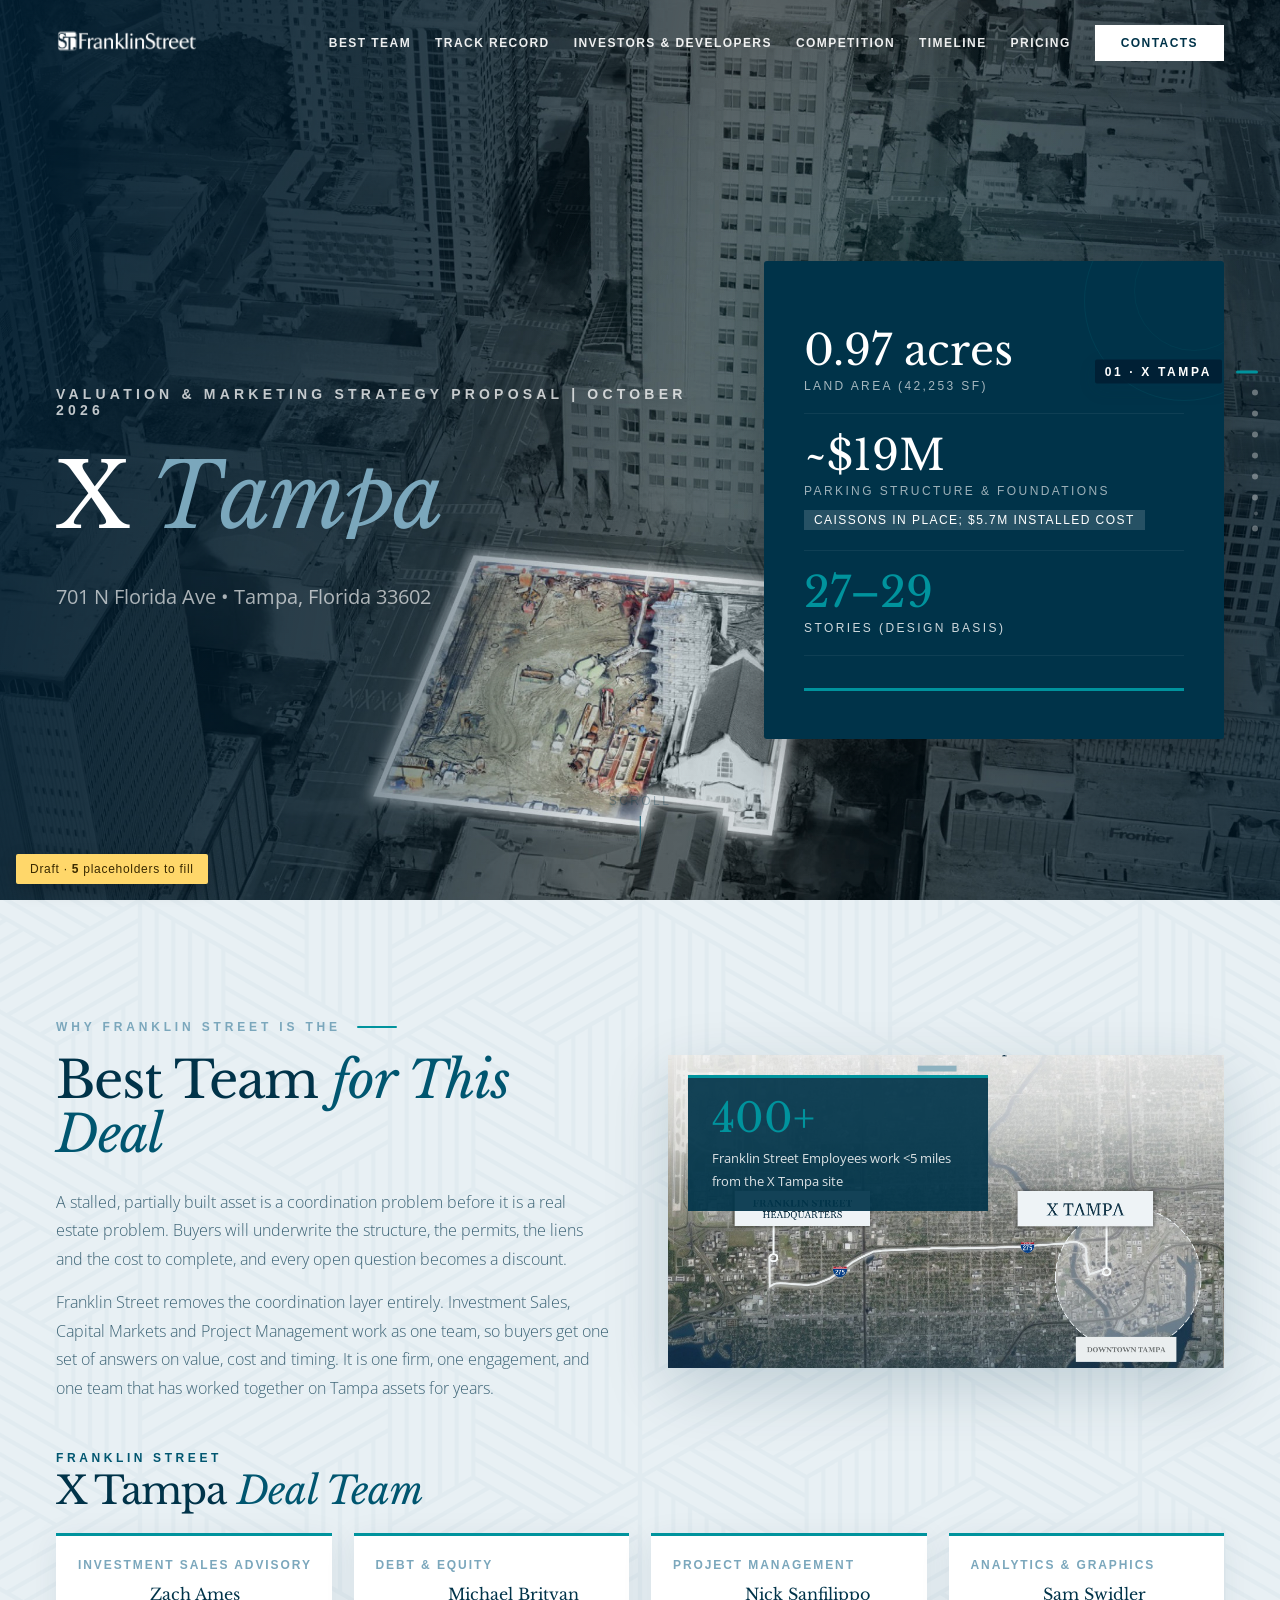
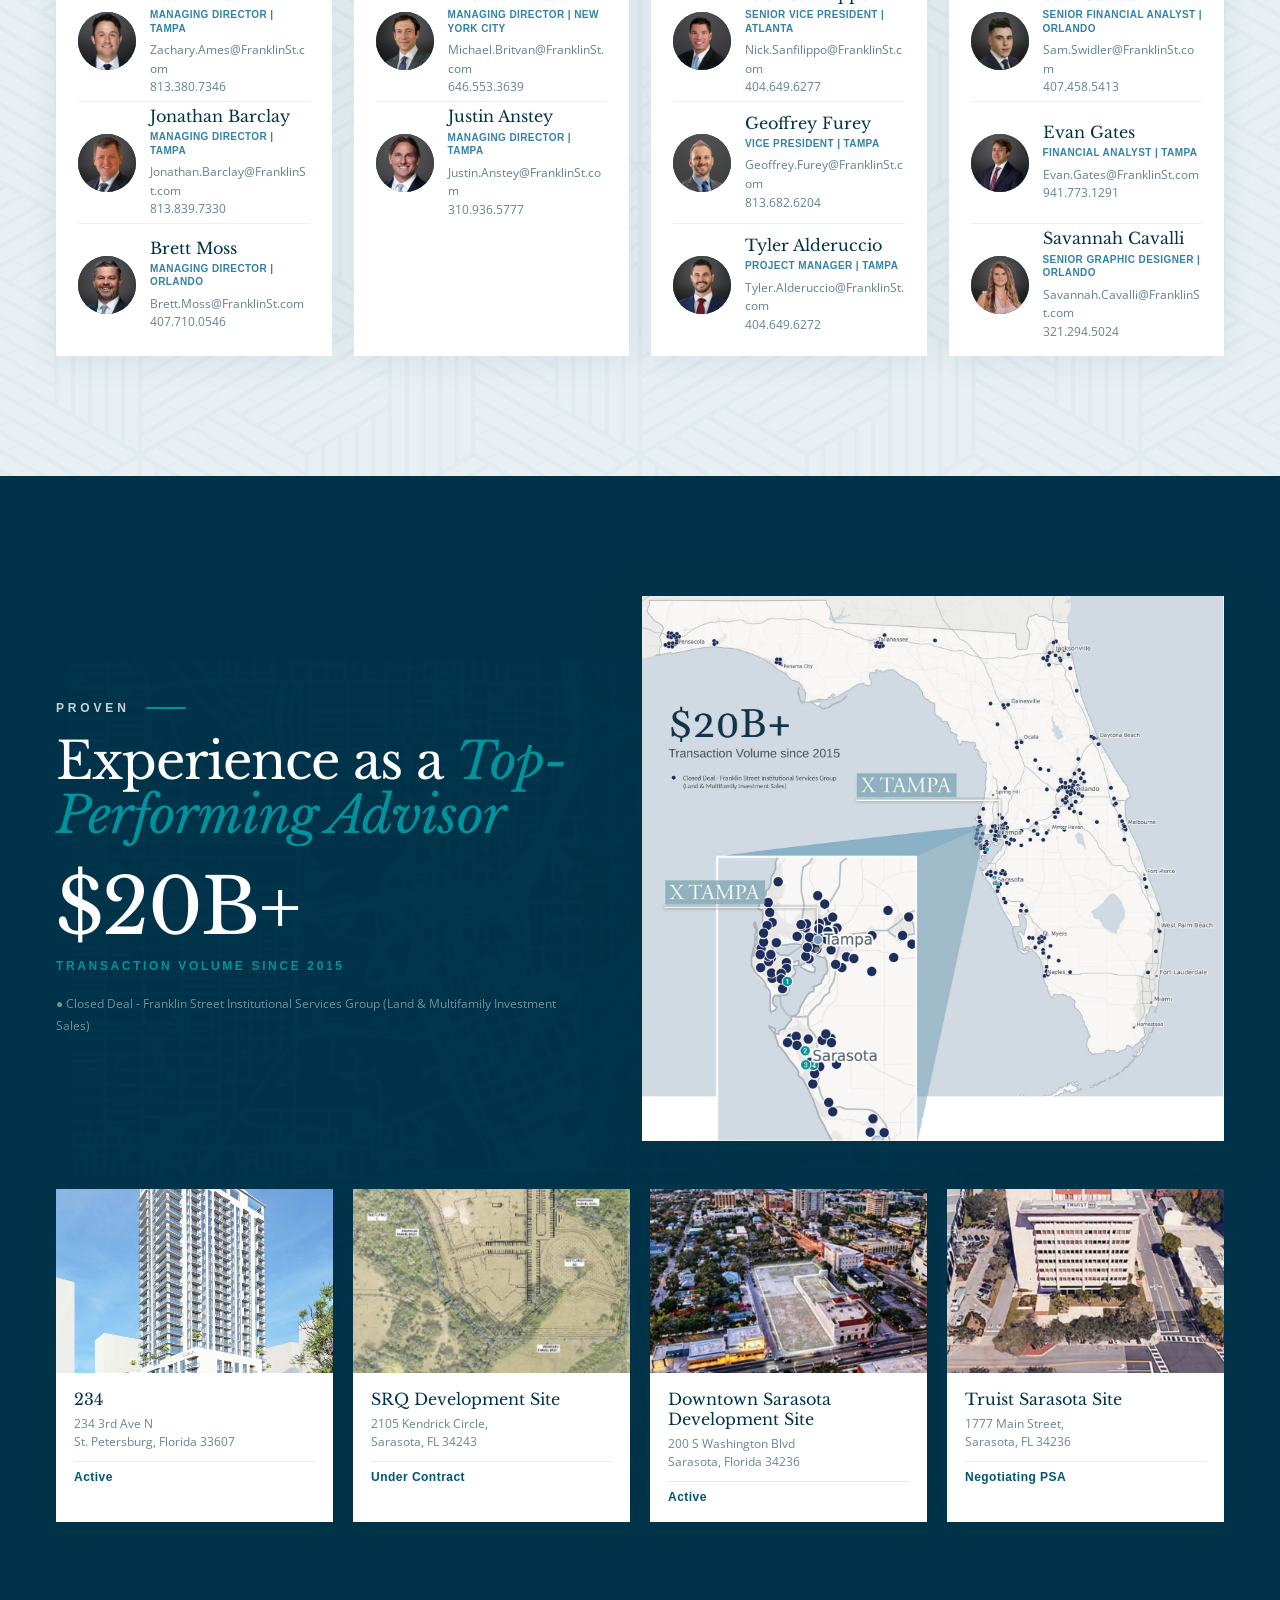
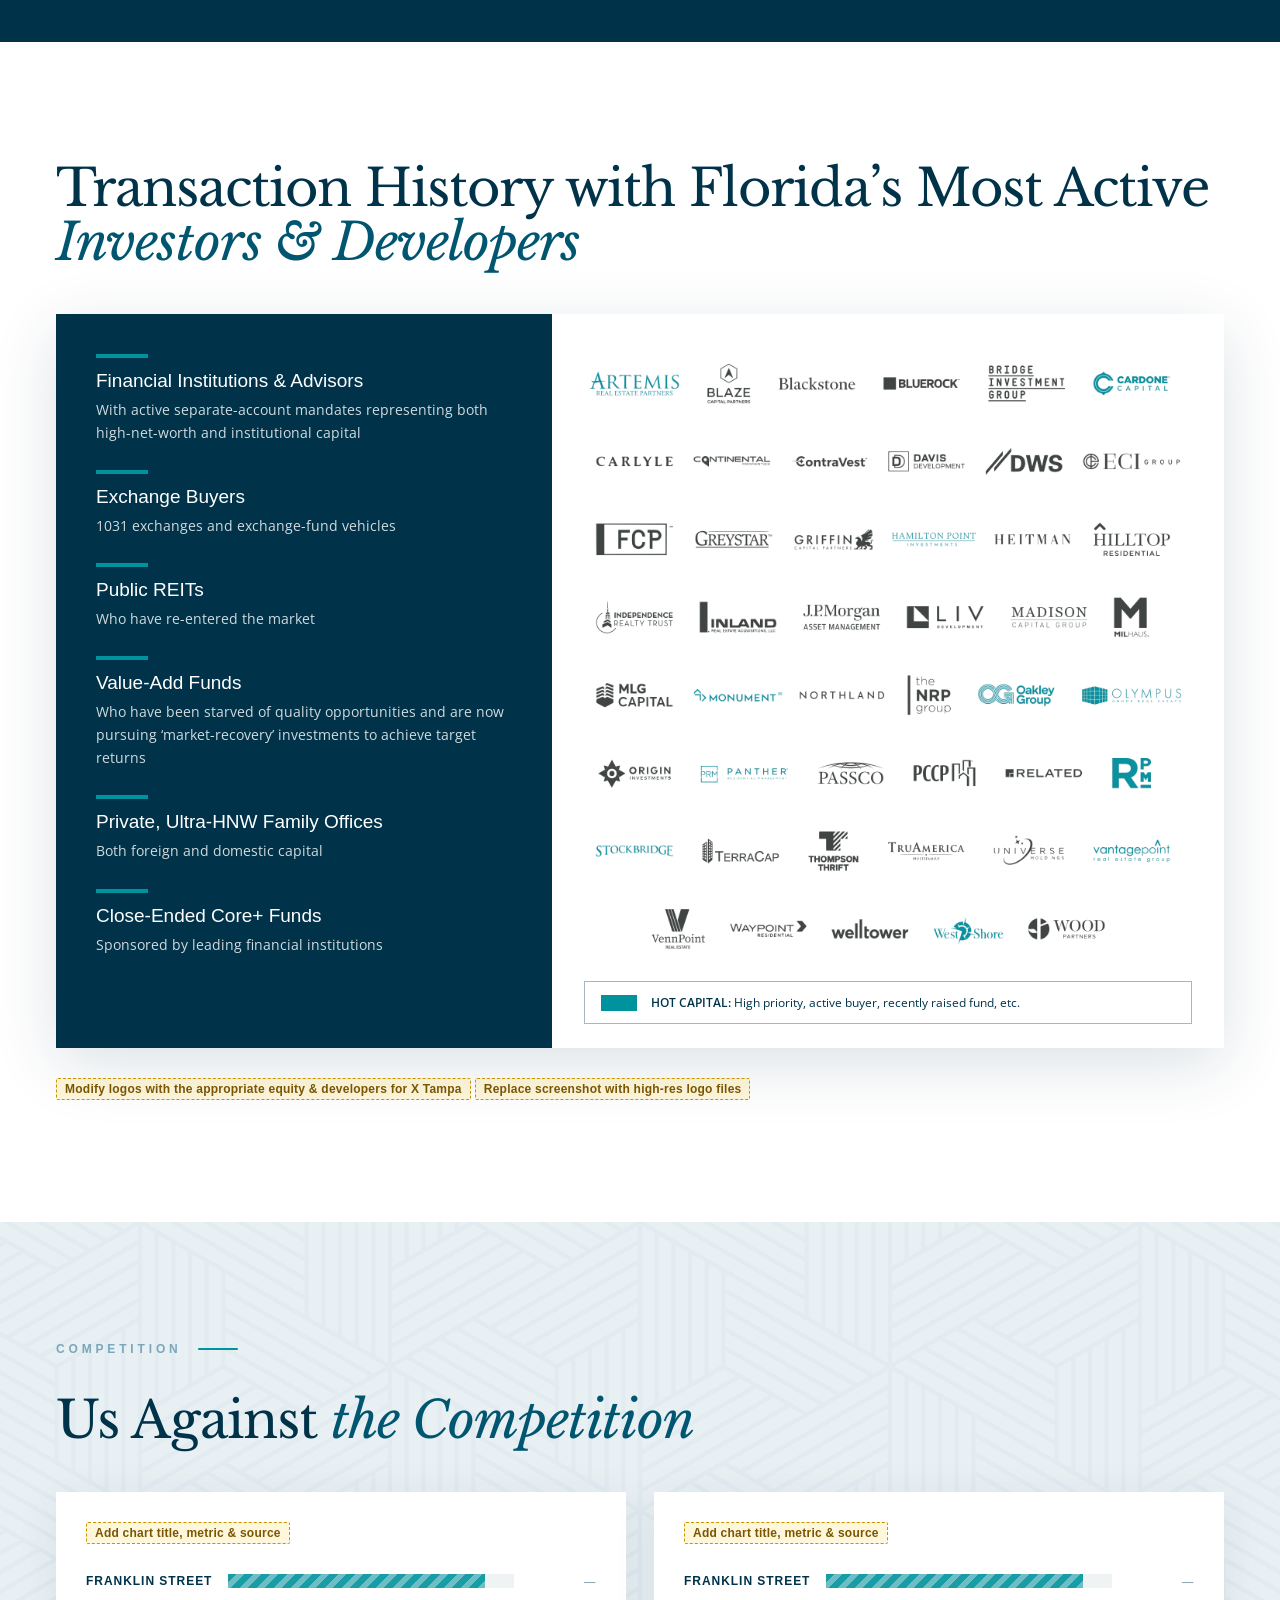
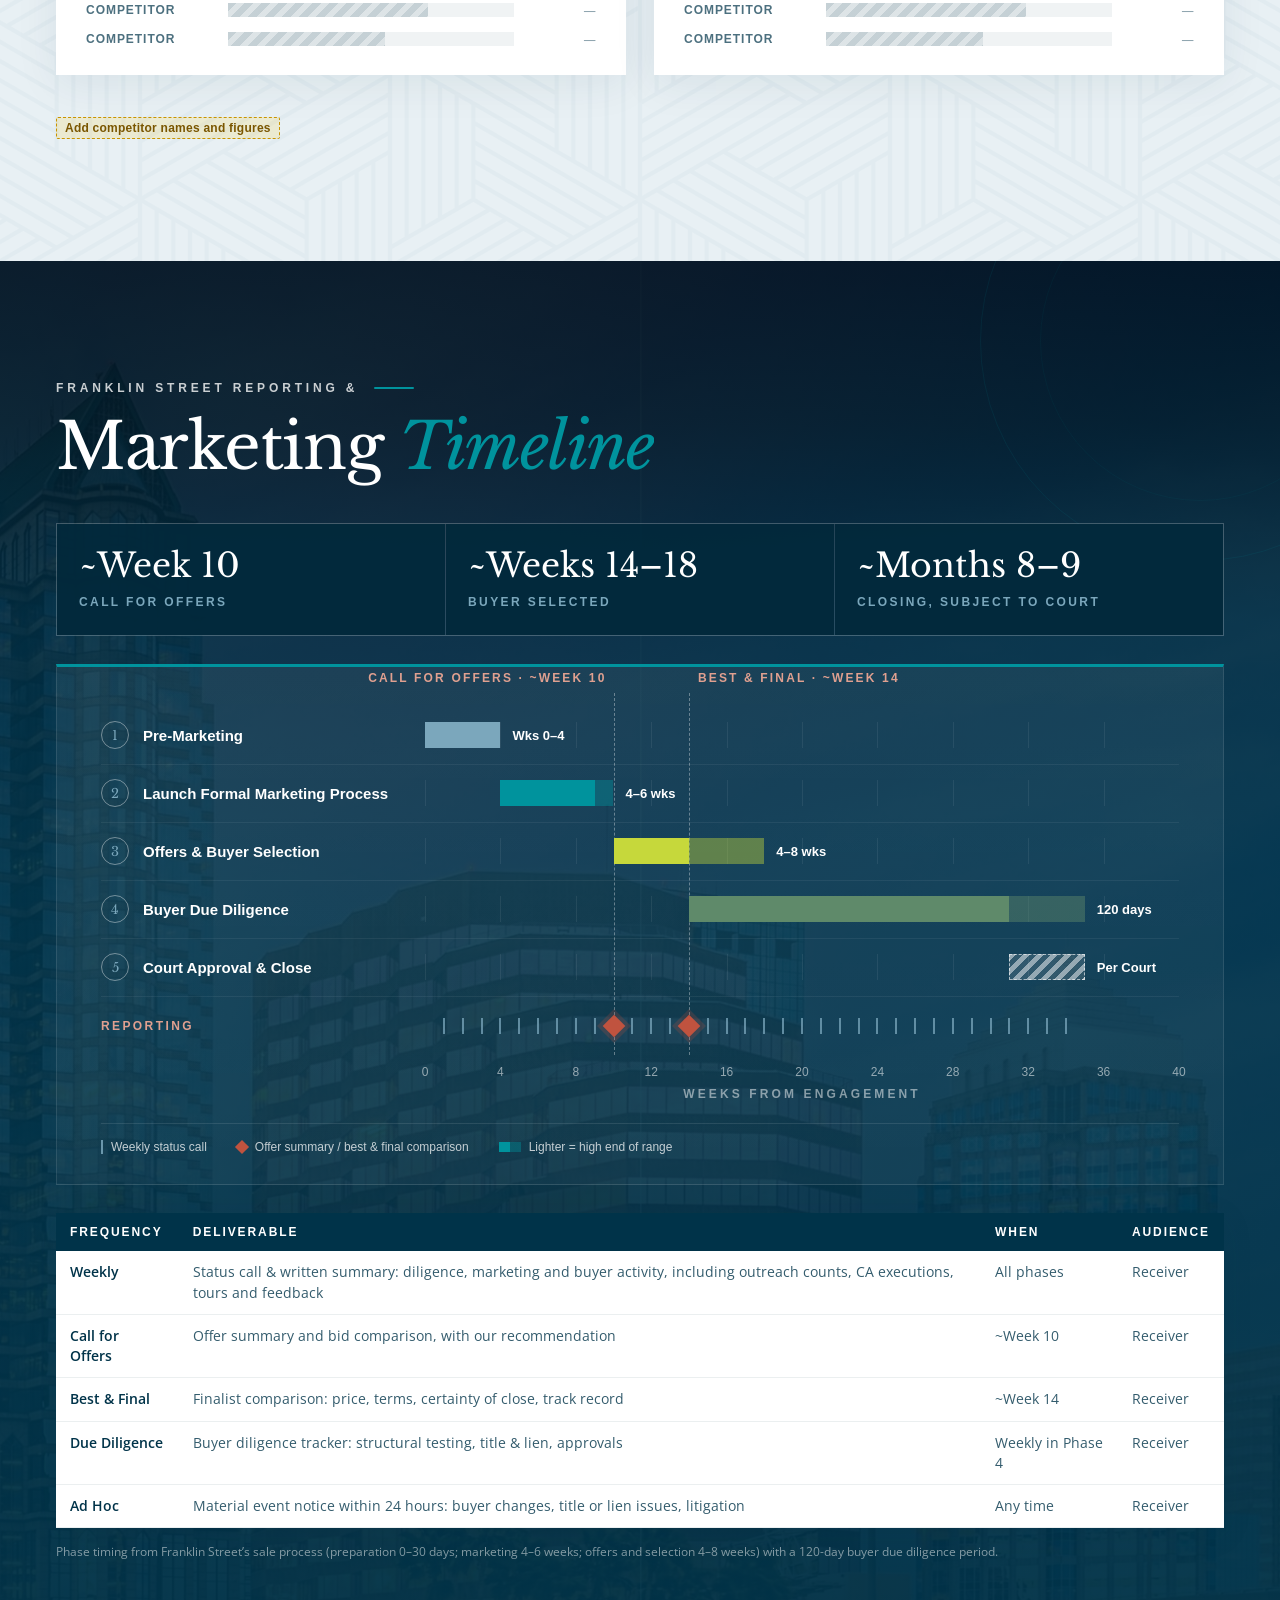
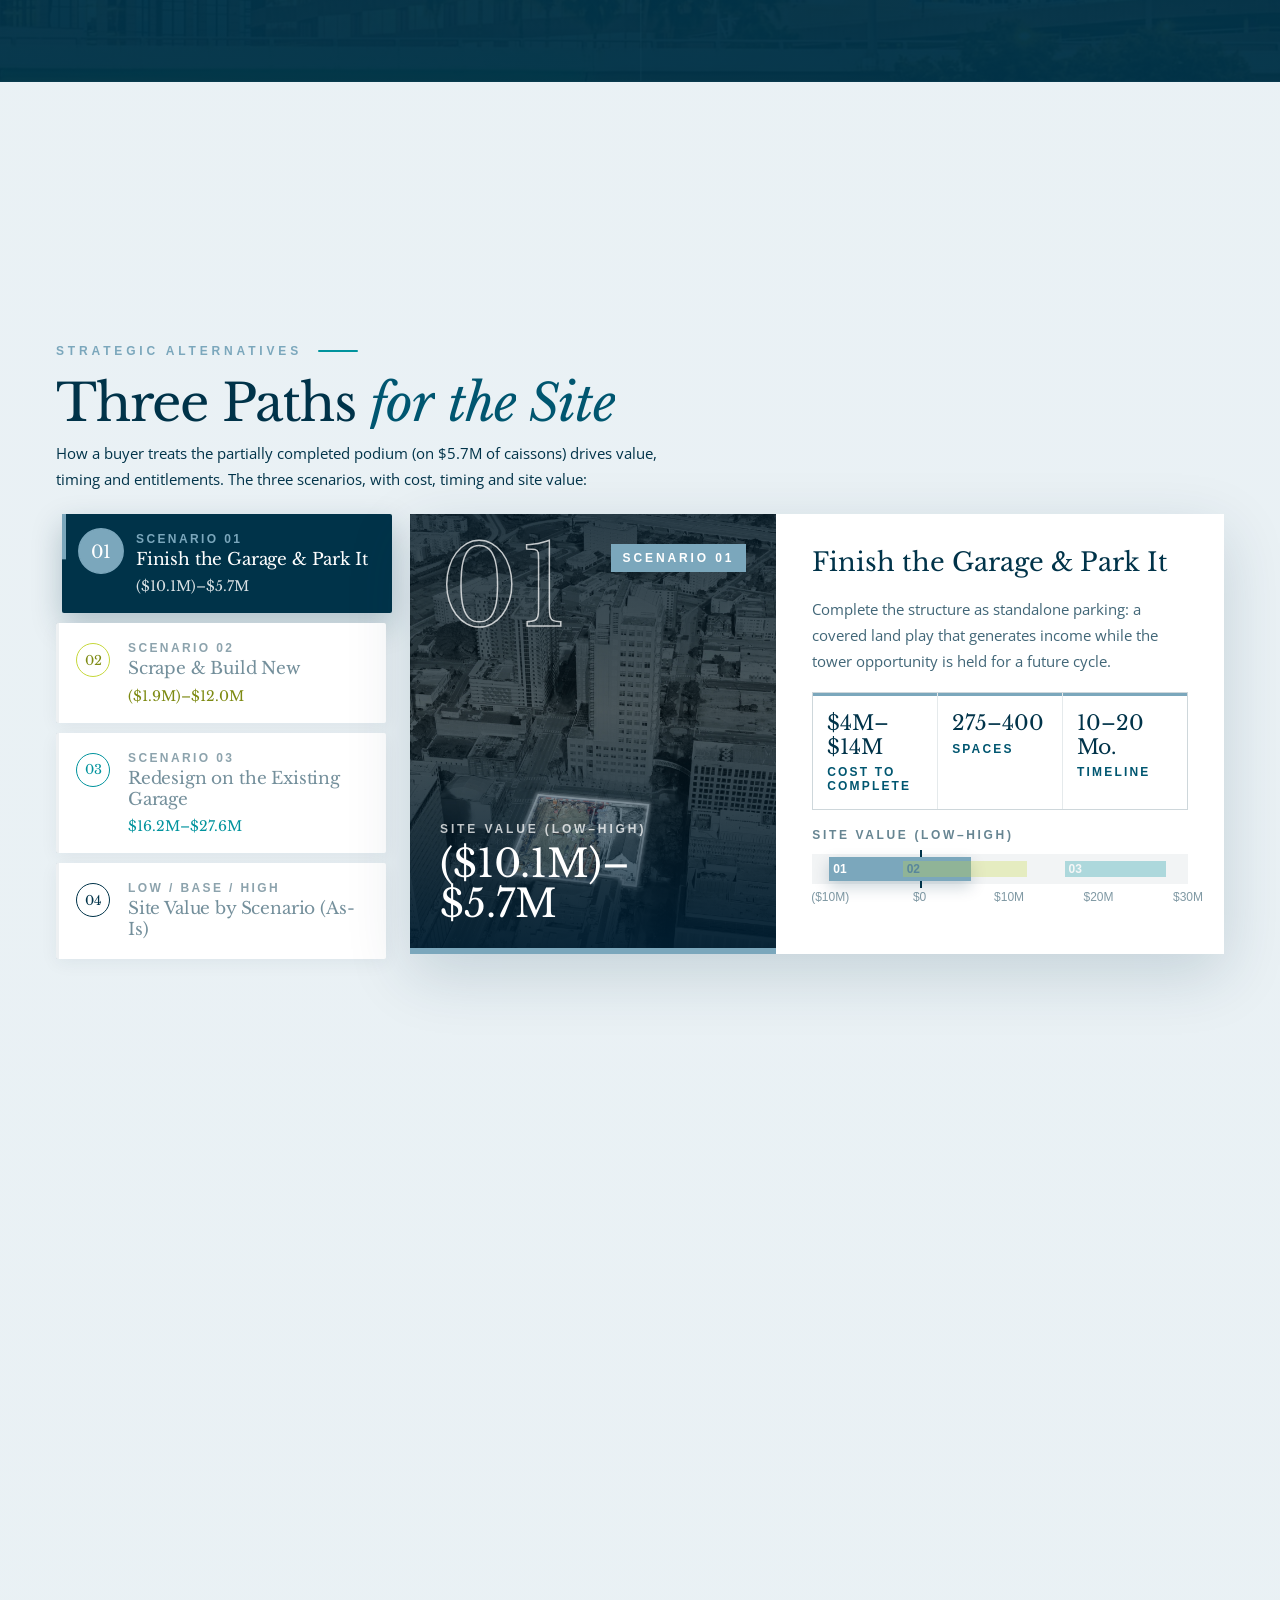
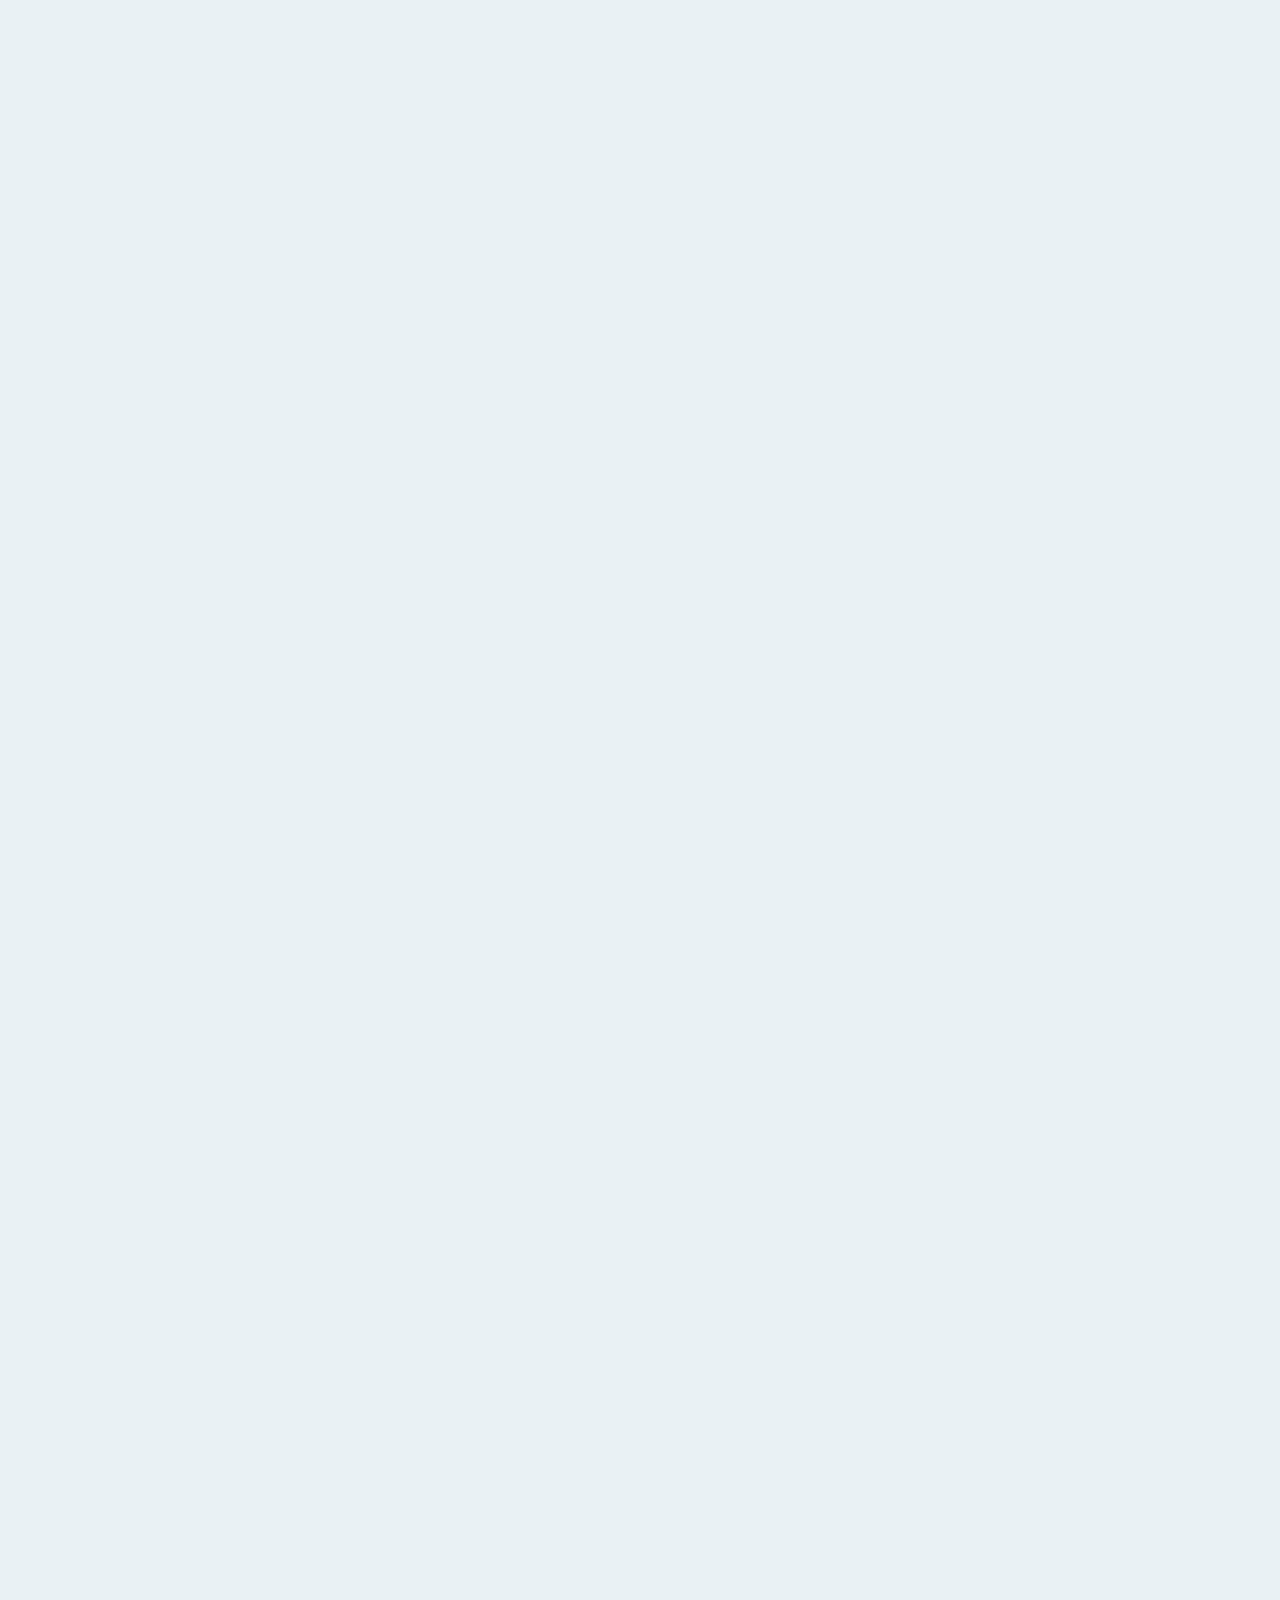
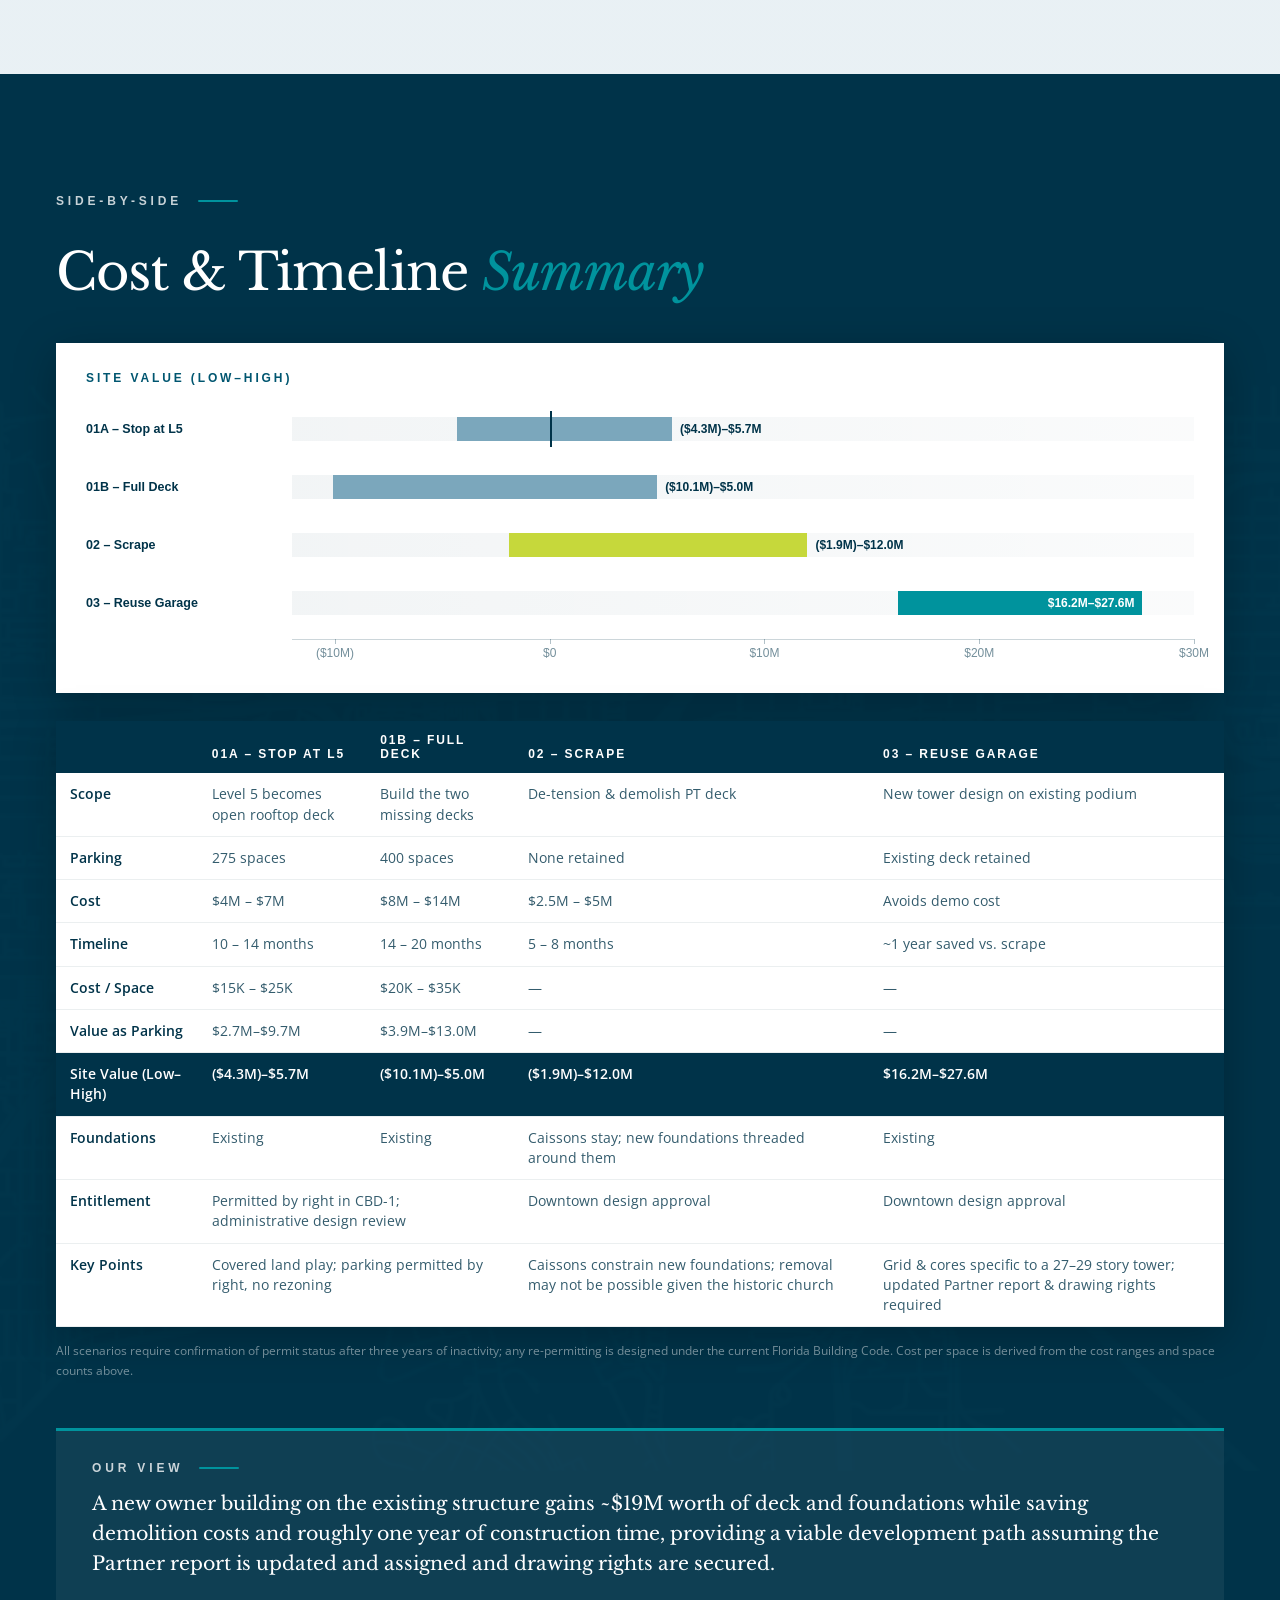
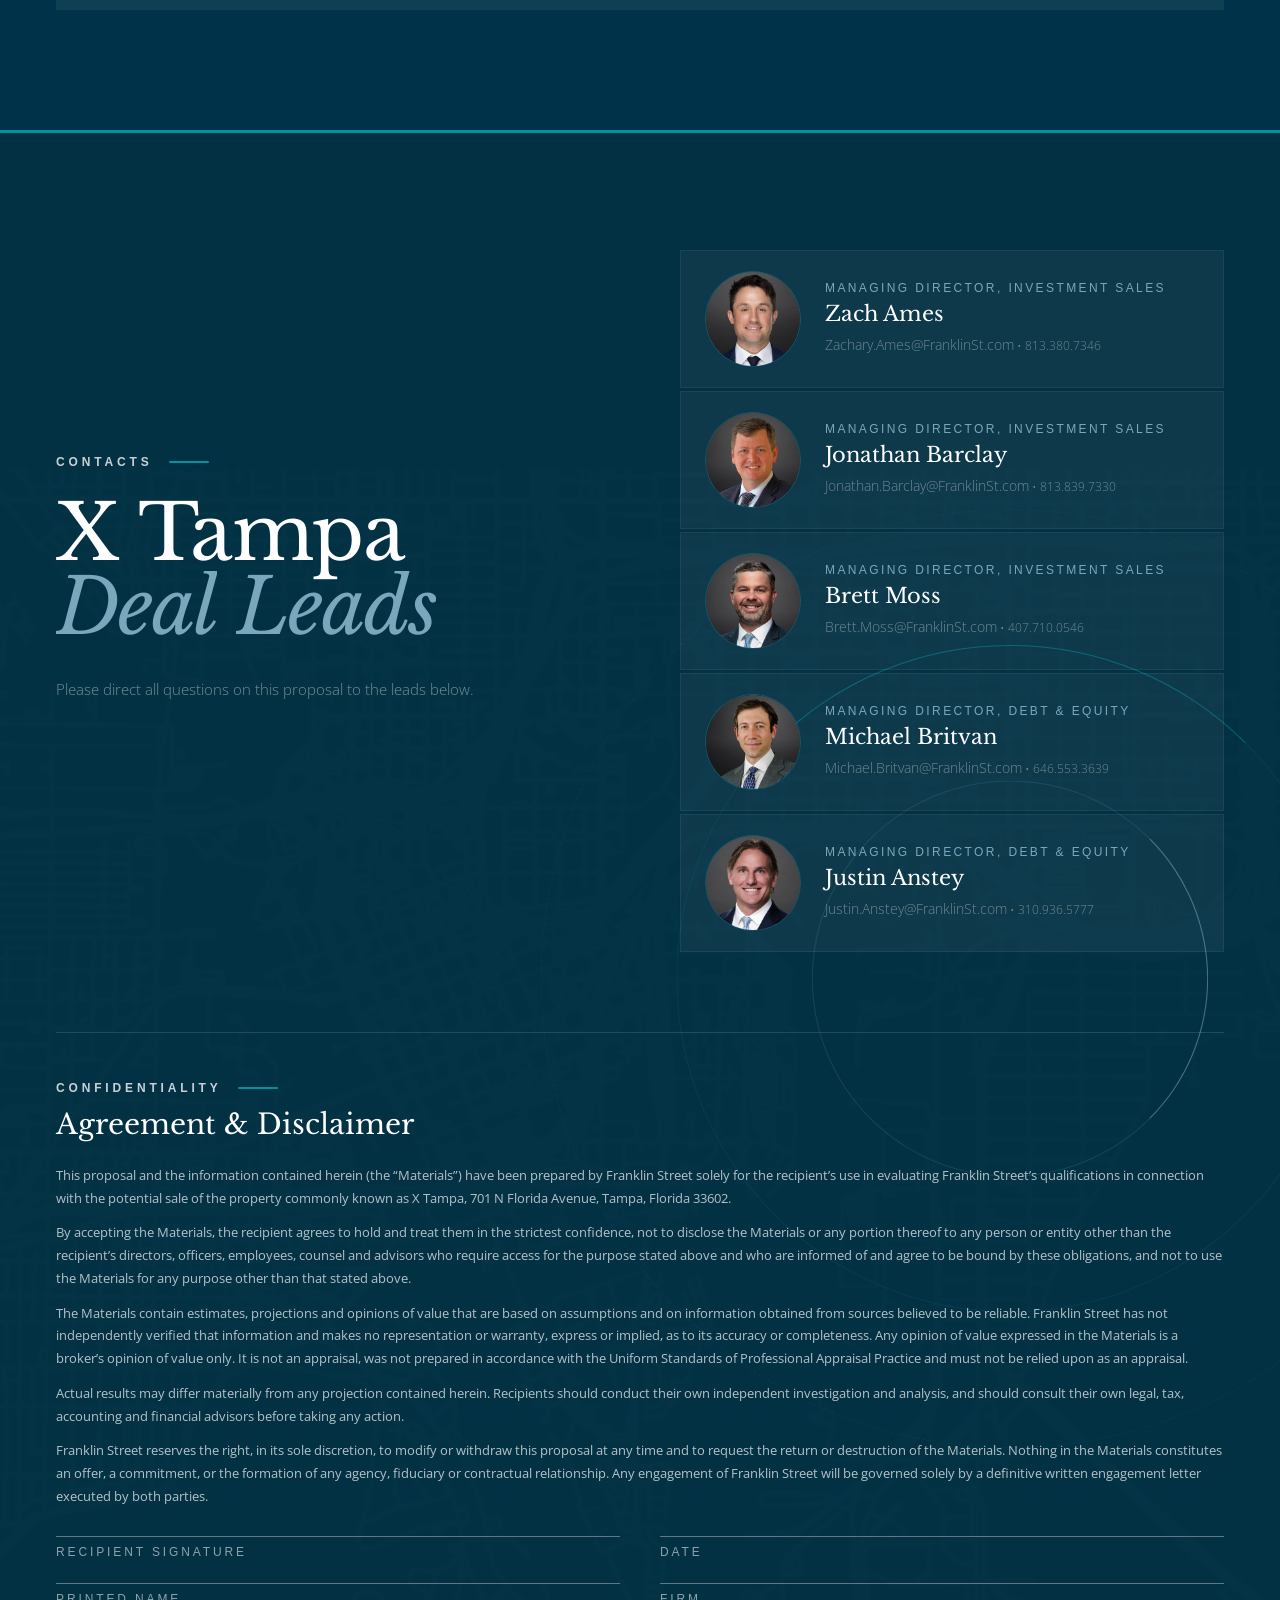
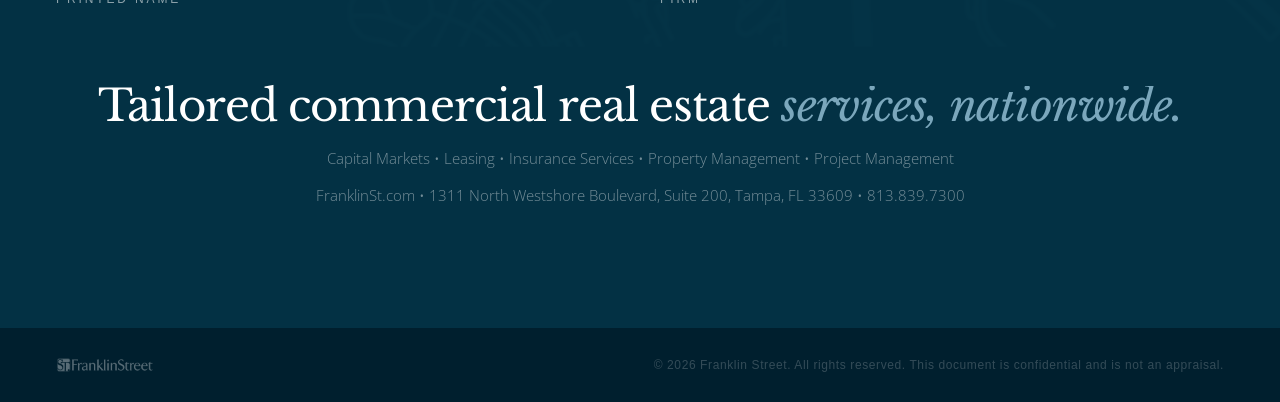
==== commit c489cdc2: "Add headshots for six deal team members Nick Sanfilippo, Geoffrey Furey, Tyler Alderuccio, Sam Swidl" ====
--- a/index.html
+++ b/index.html
@@ -101,14 +101,14 @@
 <div class="mem"><div class="ph"><img src="assets/img/team/justin-anstey.jpg" alt="Justin Anstey"></div><div><div class="nm">Justin Anstey</div><div class="rl">Managing Director | Tampa</div><div class="ct"><a href="mailto:Justin.Anstey@FranklinSt.com">Justin.Anstey@FranklinSt.com</a><br><a href="tel:3109365777">310.936.5777</a></div></div></div>
       </div>
       <div class="crew-g"><div class="ey">Project Management</div>
-<div class="mem"><div class="ph">NS</div><div><div class="nm">Nick Sanfilippo</div><div class="rl">Senior Vice President | Atlanta</div><div class="ct"><a href="mailto:Nick.Sanfilippo@FranklinSt.com">Nick.Sanfilippo@FranklinSt.com</a><br><a href="tel:4046496277">404.649.6277</a></div></div></div>
-<div class="mem"><div class="ph">GF</div><div><div class="nm">Geoffrey Furey</div><div class="rl">Vice President | Tampa</div><div class="ct"><a href="mailto:Geoffrey.Furey@FranklinSt.com">Geoffrey.Furey@FranklinSt.com</a><br><a href="tel:8136826204">813.682.6204</a></div></div></div>
-<div class="mem"><div class="ph">TA</div><div><div class="nm">Tyler Alderuccio</div><div class="rl">Project Manager | Tampa</div><div class="ct"><a href="mailto:Tyler.Alderuccio@FranklinSt.com">Tyler.Alderuccio@FranklinSt.com</a><br><a href="tel:4046496272">404.649.6272</a></div></div></div>
+<div class="mem"><div class="ph"><img src="assets/img/team/nick-sanfilippo.jpg" alt="Nick Sanfilippo"></div><div><div class="nm">Nick Sanfilippo</div><div class="rl">Senior Vice President | Atlanta</div><div class="ct"><a href="mailto:Nick.Sanfilippo@FranklinSt.com">Nick.Sanfilippo@FranklinSt.com</a><br><a href="tel:4046496277">404.649.6277</a></div></div></div>
+<div class="mem"><div class="ph"><img src="assets/img/team/geoffrey-furey.jpg" alt="Geoffrey Furey"></div><div><div class="nm">Geoffrey Furey</div><div class="rl">Vice President | Tampa</div><div class="ct"><a href="mailto:Geoffrey.Furey@FranklinSt.com">Geoffrey.Furey@FranklinSt.com</a><br><a href="tel:8136826204">813.682.6204</a></div></div></div>
+<div class="mem"><div class="ph"><img src="assets/img/team/tyler-alderuccio.jpg" alt="Tyler Alderuccio"></div><div><div class="nm">Tyler Alderuccio</div><div class="rl">Project Manager | Tampa</div><div class="ct"><a href="mailto:Tyler.Alderuccio@FranklinSt.com">Tyler.Alderuccio@FranklinSt.com</a><br><a href="tel:4046496272">404.649.6272</a></div></div></div>
       </div>
       <div class="crew-g"><div class="ey">Analytics &amp; Graphics</div>
-<div class="mem"><div class="ph">SS</div><div><div class="nm">Sam Swidler</div><div class="rl">Senior Financial Analyst | Orlando</div><div class="ct"><a href="mailto:Sam.Swidler@FranklinSt.com">Sam.Swidler@FranklinSt.com</a><br><a href="tel:4074585413">407.458.5413</a></div></div></div>
-<div class="mem"><div class="ph">EG</div><div><div class="nm">Evan Gates</div><div class="rl">Financial Analyst | Tampa</div><div class="ct"><a href="mailto:Evan.Gates@FranklinSt.com">Evan.Gates@FranklinSt.com</a><br><a href="tel:9417731291">941.773.1291</a></div></div></div>
-<div class="mem"><div class="ph">SC</div><div><div class="nm">Savannah Cavalli</div><div class="rl">Senior Graphic Designer | Orlando</div><div class="ct"><a href="mailto:Savannah.Cavalli@FranklinSt.com">Savannah.Cavalli@FranklinSt.com</a><br><a href="tel:3212945024">321.294.5024</a></div></div></div>
+<div class="mem"><div class="ph"><img src="assets/img/team/sam-swidler.jpg" alt="Sam Swidler"></div><div><div class="nm">Sam Swidler</div><div class="rl">Senior Financial Analyst | Orlando</div><div class="ct"><a href="mailto:Sam.Swidler@FranklinSt.com">Sam.Swidler@FranklinSt.com</a><br><a href="tel:4074585413">407.458.5413</a></div></div></div>
+<div class="mem"><div class="ph"><img src="assets/img/team/evan-gates.jpg" alt="Evan Gates"></div><div><div class="nm">Evan Gates</div><div class="rl">Financial Analyst | Tampa</div><div class="ct"><a href="mailto:Evan.Gates@FranklinSt.com">Evan.Gates@FranklinSt.com</a><br><a href="tel:9417731291">941.773.1291</a></div></div></div>
+<div class="mem"><div class="ph"><img src="assets/img/team/savannah-cavalli.jpg" alt="Savannah Cavalli"></div><div><div class="nm">Savannah Cavalli</div><div class="rl">Senior Graphic Designer | Orlando</div><div class="ct"><a href="mailto:Savannah.Cavalli@FranklinSt.com">Savannah.Cavalli@FranklinSt.com</a><br><a href="tel:3212945024">321.294.5024</a></div></div></div>
       </div>
     </div>
   </div>
--- a/css/deal.css
+++ b/css/deal.css
@@ -650,3 +650,8 @@
 /* Lime instead of gold: Offers & Buyer Selection (timeline) and 02 Scrape (site value chart) */
 .mtc-seg.p3{background:#C6D83B;} .mtc-seg.p3l{background:rgba(198,216,59,.42);}
 #summary .hc-seg.bronze{background:#C6D83B;}
+
+/* V2 timeline extras */
+.mtc-in{position:absolute;top:50%;transform:translateY(-50%);font-size:12px;font-weight:700;color:#fff;text-align:center;white-space:nowrap;opacity:0;transition:opacity .5s ease 1.3s;}
+.mtc.in .mtc-in{opacity:1;}
+.mtc-legend .lg-court{width:22px;height:10px;background:repeating-linear-gradient(135deg,rgba(255,255,255,.7) 0 3px,rgba(255,255,255,.15) 3px 6px);}
